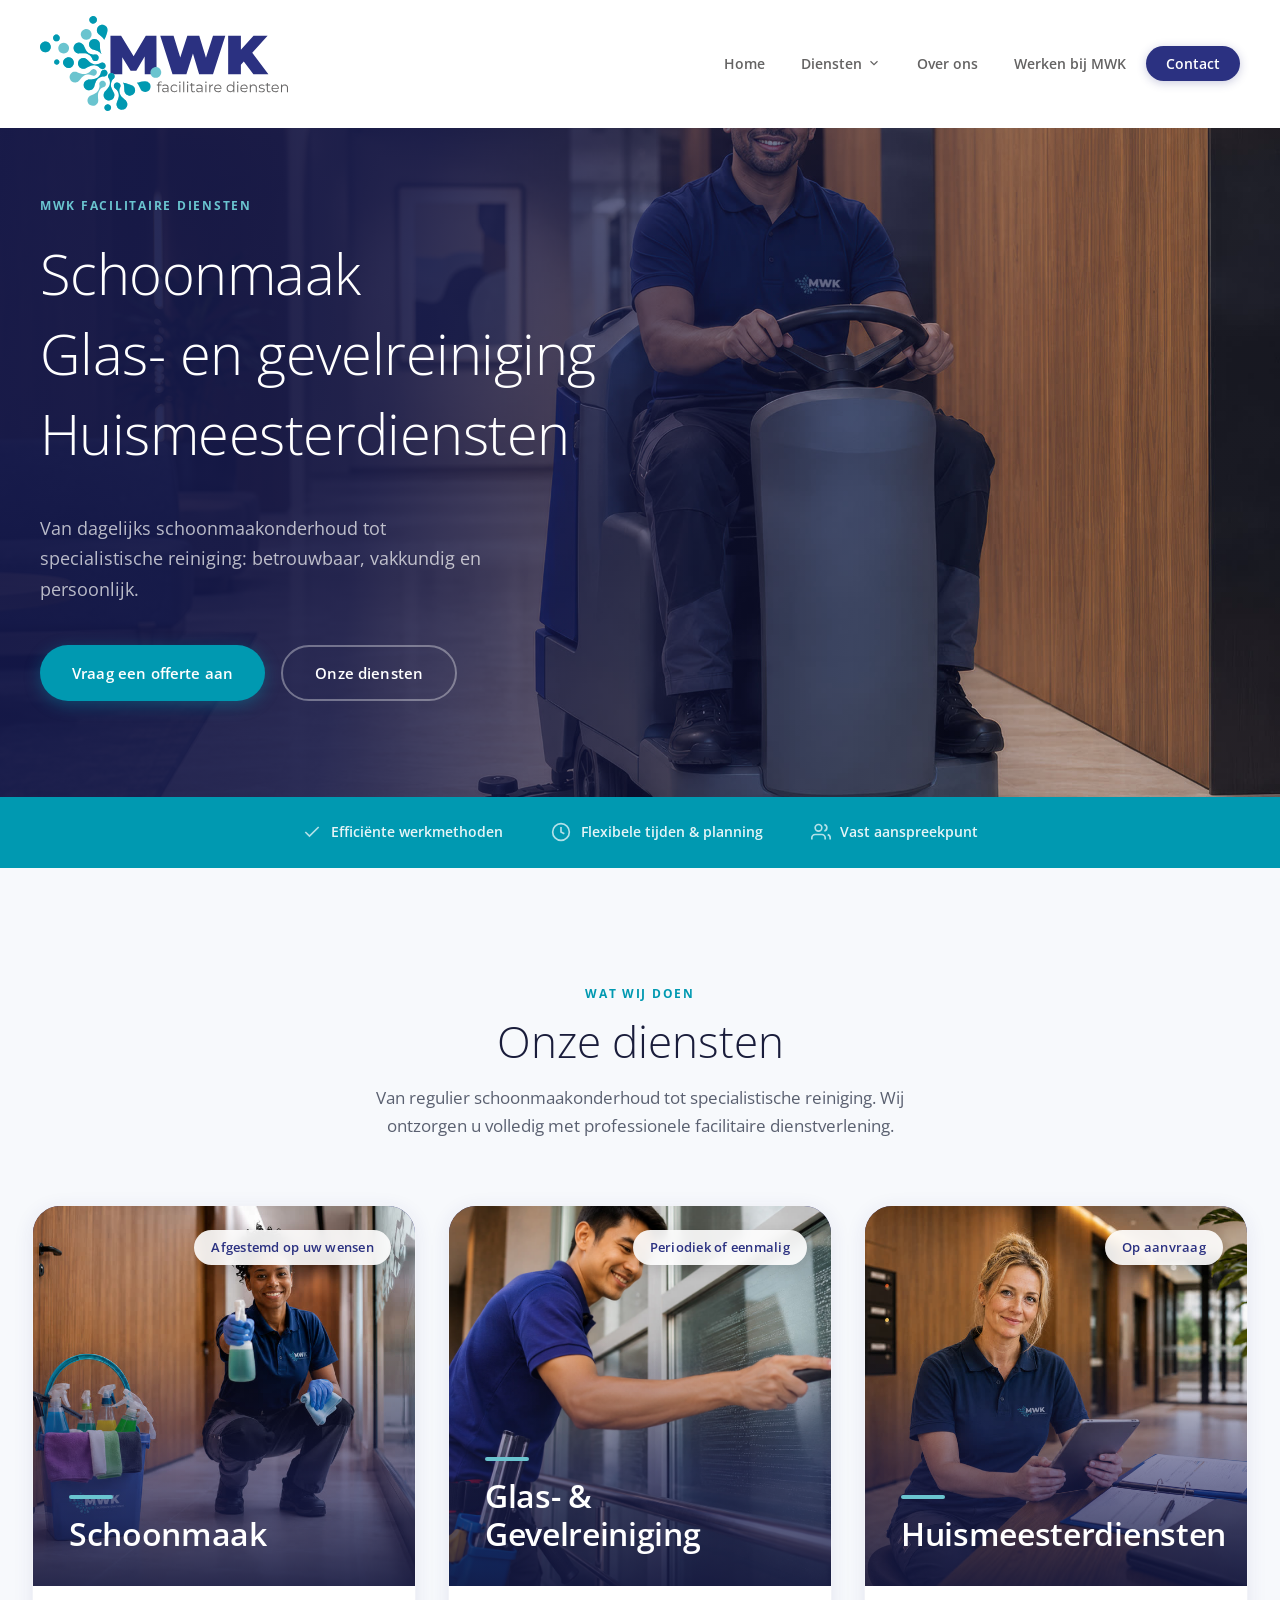
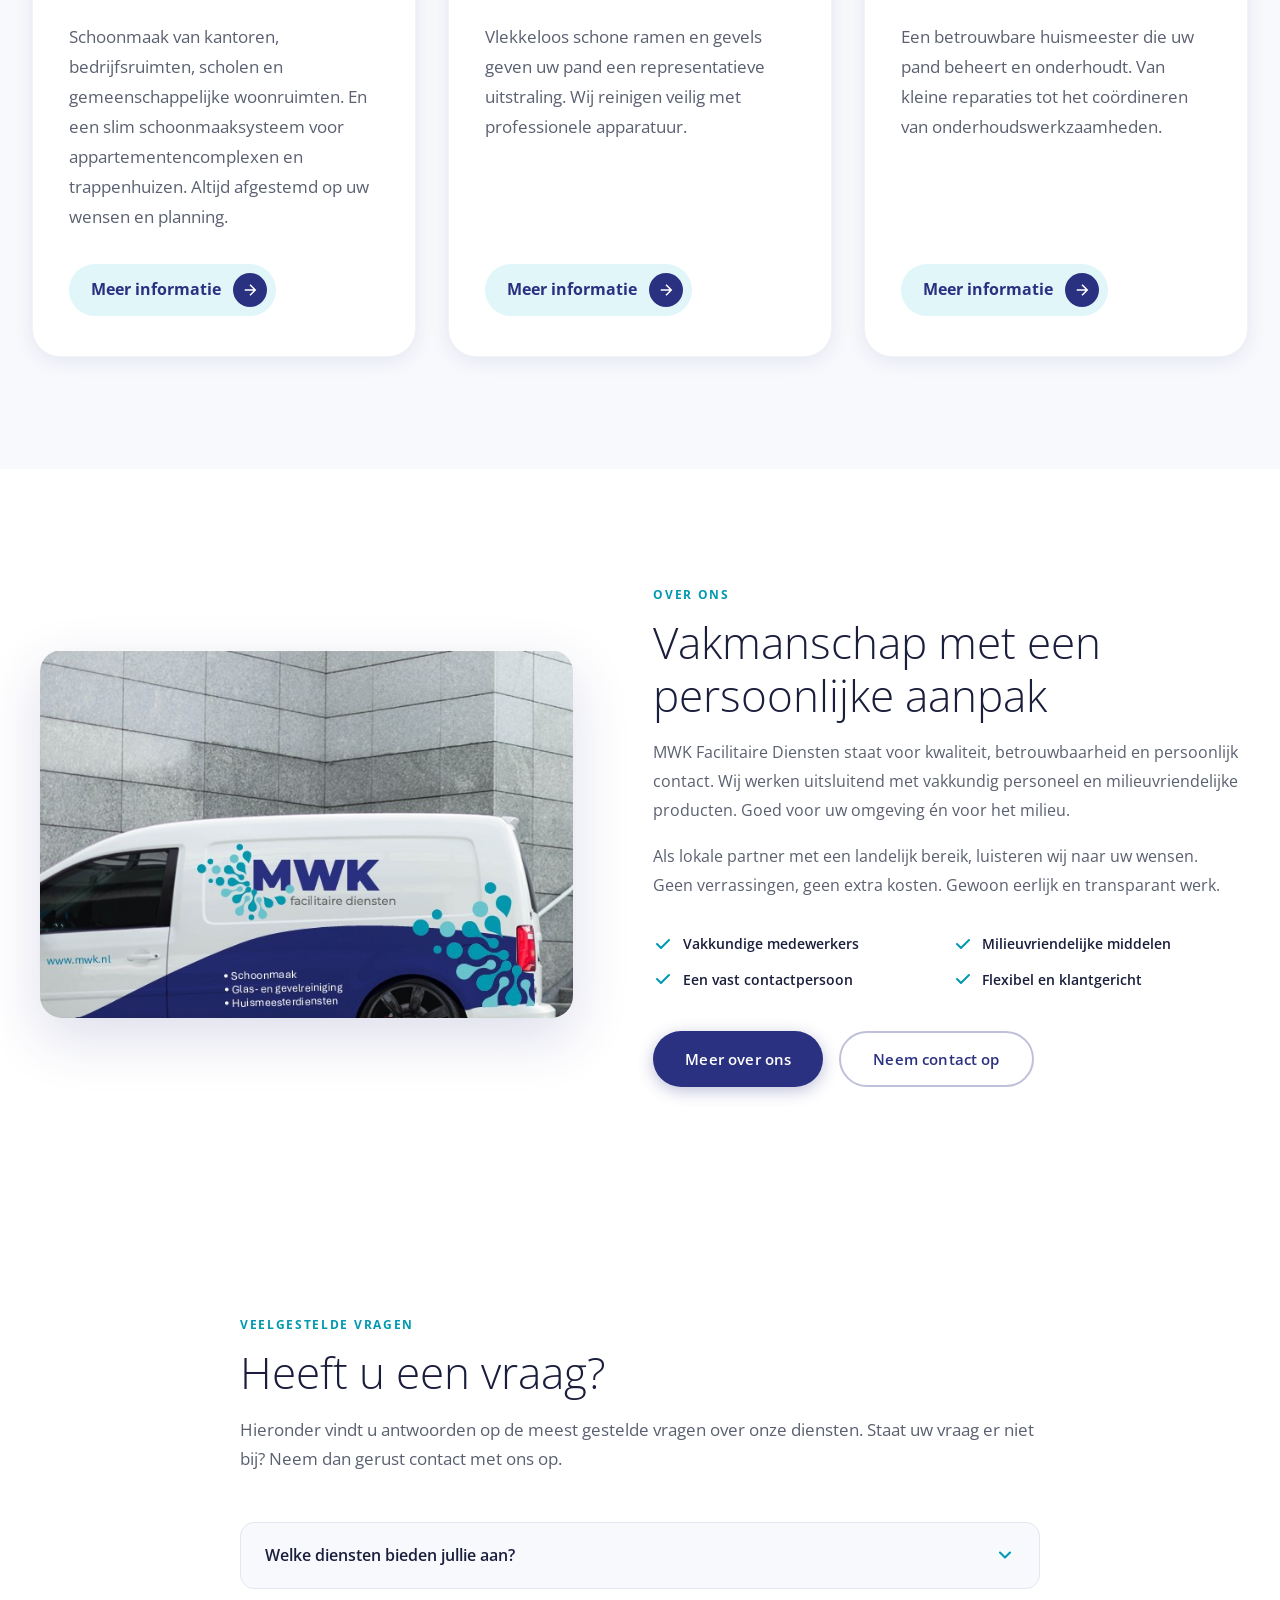
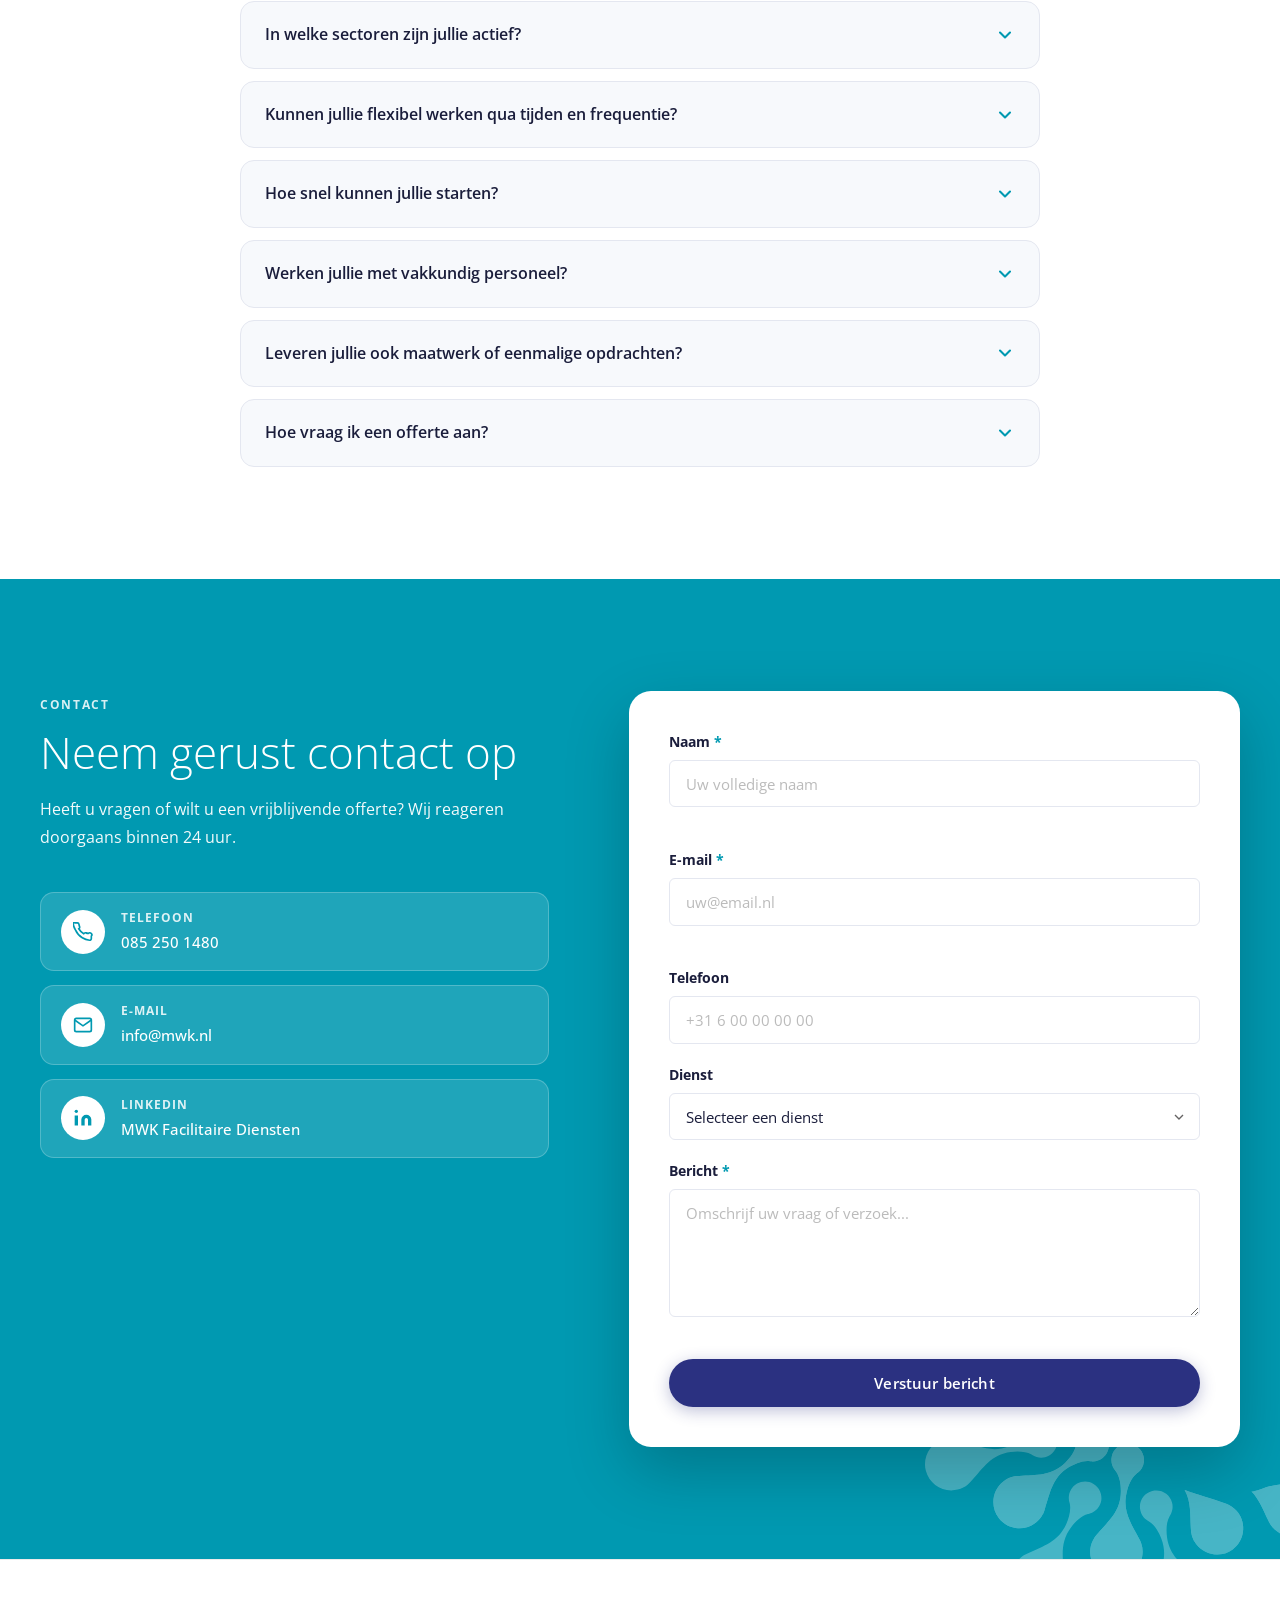
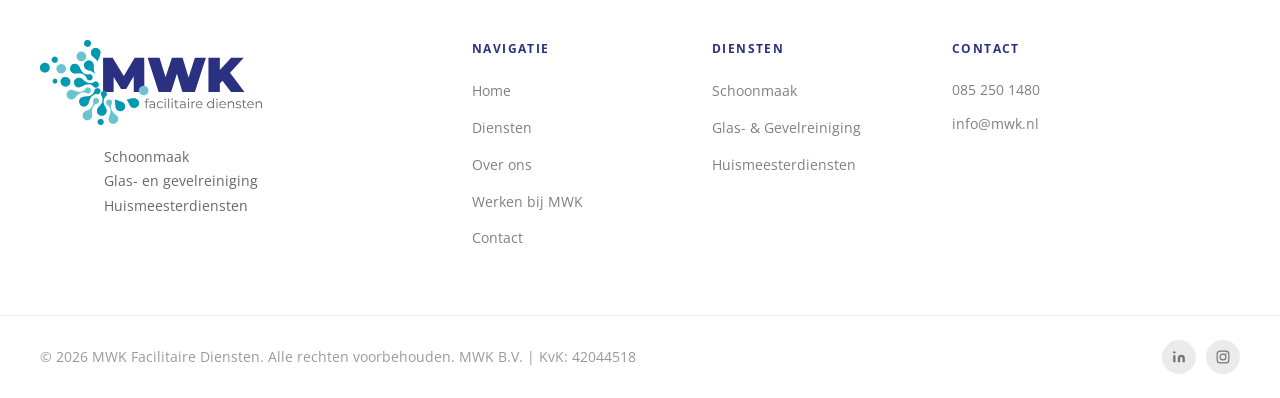
==== index.html @ 11f03a84 "Splits zin op schoonmaakkaart voor betere leesbaarheid Co-Authored-By: Claude Opus 5.5 <noreply@anth" ====
<!DOCTYPE html>
<html lang="nl">
<head>
  <meta charset="UTF-8" />
  <meta name="viewport" content="width=device-width, initial-scale=1.0" />
  <meta name="description" content="MWK Facilitaire Diensten is een professioneel schoonmaakbedrijf uit Den Haag met een landelijk bereik. Specialist in de periodieke schoonmaak van appartementencomplexen en trappenhuizen. Ook voor schoonmaak, glas- en gevelreiniging en huismeesterdiensten." />
  <meta name="keywords" content="schoonmaakbedrijf, facilitaire diensten, schoonmaak, gevelreiniging, glasreiniging, huismeester, MWK, schoonmaakbedrijf Den Haag, schoonmaakbedrijf Randstad, facilitair bedrijf Den Haag" />
  <meta name="author" content="MWK Facilitaire Diensten" />
  <meta property="og:title" content="MWK Facilitaire Diensten" />
  <meta property="og:description" content="Professioneel schoonmaakbedrijf voor schoonmaak, glas- en gevelreiniging en huismeesterdiensten in de Randstad en Den Haag." />
  <meta property="og:type" content="website" />
  <meta property="og:url" content="https://www.mwk.nl/" />
  <meta property="og:image" content="https://www.mwk.nl/images/auto%20MWK.jpg" />
  <link rel="canonical" href="https://www.mwk.nl/" />
  <link rel="icon" href="images/MWK - Avatars5.png?v=2" type="image/png" />
  <title>Professioneel schoonmaakbedrijf | MWK Facilitaire Diensten - Meer schoon, Minder zorgen.</title>
  <link rel="preconnect" href="https://fonts.googleapis.com" />
  <link rel="preconnect" href="https://fonts.gstatic.com" crossorigin />
  <link href="https://fonts.googleapis.com/css2?family=Open+Sans:wght@300;400;500;600;700;800&display=swap" rel="stylesheet" />
  <link rel="stylesheet" href="css/style.css" />
  <script type="application/ld+json">
  {
    "@context": "https://schema.org",
    "@type": "CleaningService",
    "name": "MWK Facilitaire Diensten",
    "legalName": "MWK B.V.",
    "url": "https://www.mwk.nl",
    "telephone": "+31852501480",
    "email": "info@mwk.nl",
    "description": "Professioneel schoonmaakbedrijf gespecialiseerd in interieurreiniging, glas- en gevelreiniging en huismeesterdiensten in de Randstad en Den Haag.",
    "areaServed": [
      { "@type": "City", "name": "Den Haag" },
      { "@type": "AdministrativeArea", "name": "Randstad" },
      { "@type": "Country", "name": "Nederland" }
    ],
    "hasOfferCatalog": {
      "@type": "OfferCatalog",
      "name": "Facilitaire Diensten",
      "itemListElement": [
        { "@type": "Offer", "itemOffered": { "@type": "Service", "name": "Schoonmaak", "url": "https://www.mwk.nl/schoonmaak.html" } },
        { "@type": "Offer", "itemOffered": { "@type": "Service", "name": "Glas- en Gevelreiniging", "url": "https://www.mwk.nl/glas-gevelreiniging.html" } },
        { "@type": "Offer", "itemOffered": { "@type": "Service", "name": "Huismeesterdiensten", "url": "https://www.mwk.nl/huismeesterdiensten.html" } }
      ]
    }
  }
  </script>
</head>
<body>

  <!-- ===== HEADER / NAV ===== -->
  <header class="header" id="header">
    <div class="container header__inner">
      <a href="#home" class="header__logo" aria-label="MWK Facilitaire Diensten – home">
        <svg xmlns="http://www.w3.org/2000/svg" viewBox="0 0 422 157.69" class="logo-svg" aria-hidden="true">
          <defs>
            <style>.l1{fill:#2b3181}.l2{fill:#646363}.l3{fill:#6ac4cf}.l4{fill:#0099b1}</style>
          </defs>
          <!-- MWK lettermark -->
          <polygon class="l1" points="175.62 32.74 155.42 66.68 134.63 32.74 116.96 32.74 116.96 96.51 136.54 96.51 136.54 68.43 150.39 90.77 159.86 90.77 173.74 67.42 173.89 96.51 193.48 96.51 193.29 32.74 175.62 32.74"/>
          <polygon class="l1" points="275.47 69.46 264.34 32.74 244.58 32.74 232.81 68.97 221.71 32.74 199.58 32.74 219.98 96.51 243.03 96.51 253.88 62.41 264.16 96.51 287.21 96.51 307.61 32.74 287.21 32.74 275.47 69.46"/>
          <polygon class="l1" points="354.25 96.51 379.12 96.51 352.33 60.84 377.85 32.74 354.44 32.74 333.48 55.84 333.48 32.74 312.35 32.74 312.35 96.51 333.48 96.51 333.48 80.72 338.27 75.4 354.25 96.51"/>
          <!-- Tagline -->
          <path class="l2" d="M193.93,115.3v-1.42h7.8v1.42h-7.8ZM196.18,126.49v-14.18c0-1.12.33-2.02.98-2.71.66-.69,1.6-1.03,2.83-1.03.48,0,.94.06,1.39.19.45.13.82.33,1.13.6l-.58,1.27c-.24-.21-.52-.36-.84-.47-.32-.1-.66-.16-1.03-.16-.72,0-1.27.2-1.66.6-.38.4-.58.99-.58,1.78v1.92l.05.79v11.4h-1.7Z"/>
          <path class="l2" d="M207.34,126.61c-.94,0-1.76-.16-2.46-.47-.7-.31-1.23-.74-1.6-1.3-.37-.55-.55-1.19-.55-1.91,0-.66.16-1.25.47-1.79s.82-.97,1.54-1.3c.71-.33,1.67-.49,2.87-.49h4.34v1.27h-4.3c-1.22,0-2.06.22-2.53.65-.47.43-.71.97-.71,1.61,0,.72.28,1.3.84,1.73s1.34.65,2.35.65,1.79-.22,2.48-.66c.7-.44,1.2-1.08,1.52-1.91l.38,1.18c-.32.83-.88,1.5-1.67,1.99s-1.79.74-2.99.74ZM211.69,126.49v-2.78l-.07-.46v-4.66c0-1.07-.3-1.9-.9-2.47-.6-.58-1.49-.86-2.68-.86-.82,0-1.59.14-2.33.41-.74.27-1.36.63-1.87,1.08l-.77-1.27c.64-.54,1.41-.96,2.3-1.26.9-.3,1.84-.44,2.83-.44,1.63,0,2.89.4,3.78,1.21.89.81,1.33,2.04,1.33,3.68v7.82h-1.63Z"/>
          <path class="l2" d="M223.18,126.61c-1.25,0-2.36-.28-3.35-.83-.98-.55-1.76-1.31-2.32-2.28-.56-.97-.84-2.08-.84-3.32s.28-2.38.84-3.34c.56-.96,1.33-1.71,2.32-2.26.98-.54,2.1-.82,3.35-.82,1.07,0,2.04.21,2.9.62.86.42,1.54,1.04,2.04,1.87l-1.27.86c-.43-.64-.97-1.11-1.61-1.42-.64-.3-1.34-.46-2.09-.46-.9,0-1.7.2-2.42.61s-1.29.98-1.7,1.72c-.42.74-.62,1.6-.62,2.59s.21,1.86.62,2.59.98,1.31,1.7,1.72,1.53.61,2.42.61c.75,0,1.45-.15,2.09-.46s1.18-.77,1.61-1.39l1.27.86c-.5.82-1.18,1.44-2.04,1.86-.86.42-1.83.64-2.9.64Z"/>
          <path class="l2" d="M232.13,111.1c-.35,0-.65-.12-.89-.36s-.36-.53-.36-.86.12-.62.36-.85c.24-.23.54-.35.89-.35s.65.11.89.34c.24.22.36.5.36.84s-.12.65-.35.89c-.23.24-.53.36-.9.36ZM231.27,126.49v-12.6h1.7v12.6h-1.7Z"/>
          <path class="l2" d="M237.73,126.49v-17.81h1.7v17.81h-1.7Z"/>
          <path class="l2" d="M245.05,111.1c-.35,0-.65-.12-.89-.36-.24-.24-.36-.53-.36-.86s.12-.62.36-.85c.24-.23.54-.35.89-.35s.65.11.89.34c.24.22.36.5.36.84s-.12.65-.35.89c-.23.24-.53.36-.9.36ZM244.18,126.49v-12.6h1.7v12.6h-1.7Z"/>
          <path class="l2" d="M248.67,115.3v-1.42h7.8v1.42h-7.8ZM254.62,126.61c-1.18,0-2.1-.32-2.74-.96-.64-.64-.96-1.54-.96-2.71v-11.83h1.7v11.74c0,.74.19,1.3.56,1.7.38.4.92.6,1.62.6.75,0,1.38-.22,1.87-.65l.6,1.22c-.34.3-.74.53-1.21.67-.47.14-.96.22-1.45.22Z"/>
          <path class="l2" d="M263.93,126.61c-.94,0-1.76-.16-2.46-.47-.7-.31-1.23-.74-1.6-1.3-.37-.55-.55-1.19-.55-1.91,0-.66.16-1.25.47-1.79.31-.54.82-.97,1.54-1.3s1.67-.49,2.87-.49h4.34v1.27h-4.3c-1.22,0-2.06.22-2.53.65s-.71.97-.71,1.61c0,.72.28,1.3.84,1.73.56.43,1.34.65,2.35.65s1.79-.22,2.48-.66c.7-.44,1.2-1.08,1.52-1.91l.38,1.18c-.32.83-.88,1.5-1.67,1.99s-1.79.74-2.99.74ZM268.28,126.49v-2.78l-.07-.46v-4.66c0-1.07-.3-1.9-.9-2.47-.6-.58-1.49-.86-2.68-.86-.82,0-1.59.14-2.33.41-.74.27-1.36.63-1.87,1.08l-.77-1.27c.64-.54,1.41-.96,2.3-1.26.9-.3,1.84-.44,2.83-.44,1.63,0,2.89.4,3.78,1.21.89.81,1.33,2.04,1.33,3.68v7.82h-1.63Z"/>
          <path class="l2" d="M275.41,111.1c-.35,0-.65-.12-.89-.36-.24-.24-.36-.53-.36-.86s.12-.62.36-.85c.24-.23.54-.35.89-.35s.65.11.89.34c.24.22.36.5.36.84s-.12.65-.35.89c-.23.24-.53.36-.9.36ZM274.54,126.49v-12.6h1.7v12.6h-1.7Z"/>
          <path class="l2" d="M281,126.49v-12.6h1.63v3.43l-.17-.6c.35-.96.94-1.69,1.78-2.2.83-.5,1.86-.76,3.1-.76v1.66c-.06,0-.13,0-.19-.01-.06,0-.13-.01-.19-.01-1.33,0-2.37.4-3.12,1.21s-1.13,1.96-1.13,3.44v6.43h-1.7Z"/>
          <path class="l2" d="M295.66,126.61c-1.31,0-2.46-.28-3.46-.83-.99-.55-1.77-1.31-2.33-2.28-.56-.97-.84-2.08-.84-3.32s.27-2.35.8-3.31,1.27-1.72,2.21-2.27c.94-.55,1.99-.83,3.16-.83s2.24.27,3.16.8,1.64,1.29,2.17,2.26c.53.97.79,2.08.79,3.35,0,.08,0,.16-.01.25s-.01.18-.01.28h-10.97v-1.27h10.06l-.67.5c0-.91-.2-1.72-.59-2.44-.39-.71-.92-1.27-1.6-1.67-.67-.4-1.45-.6-2.33-.6s-1.64.2-2.33.6c-.69.4-1.22.96-1.61,1.68-.38.72-.58,1.54-.58,2.47v.26c0,.96.21,1.8.64,2.53.42.73,1.02,1.3,1.78,1.7s1.63.61,2.6.61c.77,0,1.48-.14,2.15-.41s1.24-.69,1.72-1.25l.96,1.1c-.56.67-1.26,1.18-2.1,1.54-.84.35-1.76.53-2.77.53Z"/>
          <path class="l2" d="M316.11,126.61c-1.2,0-2.28-.27-3.23-.82-.95-.54-1.7-1.3-2.24-2.27s-.82-2.08-.82-3.35.27-2.4.82-3.36,1.29-1.71,2.24-2.24c.95-.54,2.03-.8,3.23-.8,1.1,0,2.09.25,2.96.74.87.5,1.57,1.22,2.09,2.17.52.95.78,2.12.78,3.49s-.26,2.52-.77,3.48c-.51.96-1.2,1.69-2.08,2.2s-1.87.76-2.99.76ZM316.23,125.09c.9,0,1.7-.2,2.41-.61.71-.41,1.27-.98,1.68-1.73.41-.74.61-1.6.61-2.58s-.2-1.86-.61-2.59c-.41-.74-.97-1.31-1.68-1.72-.71-.41-1.52-.61-2.41-.61s-1.67.2-2.38.61-1.26.98-1.68,1.72c-.42.74-.62,1.6-.62,2.59s.21,1.84.62,2.58c.42.74.98,1.32,1.68,1.73s1.5.61,2.38.61ZM320.98,126.49v-3.79l.17-2.54-.24-2.54v-8.93h1.7v17.81h-1.63Z"/>
          <path class="l2" d="M328.23,111.1c-.35,0-.65-.12-.89-.36-.24-.24-.36-.53-.36-.86s.12-.62.36-.85c.24-.23.54-.35.89-.35s.65.11.89.34c.24.22.36.5.36.84s-.12.65-.35.89c-.23.24-.53.36-.9.36ZM327.37,126.49v-12.6h1.7v12.6h-1.7Z"/>
          <path class="l2" d="M339.17,126.61c-1.31,0-2.46-.28-3.46-.83-.99-.55-1.77-1.31-2.33-2.28-.56-.97-.84-2.08-.84-3.32s.27-2.35.8-3.31,1.27-1.72,2.21-2.27c.94-.55,1.99-.83,3.16-.83s2.24.27,3.16.8,1.64,1.29,2.17,2.26c.53.97.79,2.08.79,3.35,0,.08,0,.16-.01.25s-.01.18-.01.28h-10.97v-1.27h10.06l-.67.5c0-.91-.2-1.72-.59-2.44-.39-.71-.92-1.27-1.6-1.67-.67-.4-1.45-.6-2.33-.6s-1.64.2-2.33.6c-.69.4-1.22.96-1.61,1.68-.38.72-.58,1.54-.58,2.47v.26c0,.96.21,1.8.64,2.53.42.73,1.02,1.3,1.78,1.7s1.63.61,2.6.61c.77,0,1.48-.14,2.15-.41s1.24-.69,1.72-1.25l.96,1.1c-.56.67-1.26,1.18-2.1,1.54-.84.35-1.76.53-2.77.53Z"/>
          <path class="l2" d="M354.75,113.77c1.02,0,1.92.2,2.7.59s1.38.99,1.82,1.79c.44.8.66,1.81.66,3.02v7.32h-1.7v-7.15c0-1.33-.33-2.33-1-3.01-.66-.68-1.6-1.02-2.8-1.02-.9,0-1.68.18-2.34.54-.66.36-1.18.88-1.54,1.56-.36.68-.54,1.5-.54,2.46v6.62h-1.7v-12.6h1.63v3.46l-.26-.65c.4-.91,1.04-1.63,1.92-2.15.88-.52,1.93-.78,3.14-.78Z"/>
          <path class="l2" d="M367.93,126.61c-1.04,0-2.02-.15-2.95-.44-.93-.3-1.66-.67-2.18-1.12l.77-1.34c.51.38,1.17.72,1.97,1,.8.28,1.64.42,2.52.42,1.2,0,2.06-.19,2.59-.56.53-.38.79-.88.79-1.5,0-.46-.15-.83-.44-1.09-.3-.26-.68-.46-1.16-.6-.48-.14-1.02-.25-1.61-.35-.59-.1-1.18-.21-1.76-.34s-1.12-.32-1.6-.56c-.48-.25-.87-.59-1.16-1.02-.3-.43-.44-1.01-.44-1.73s.19-1.3.58-1.85.95-.97,1.69-1.28c.74-.31,1.65-.47,2.72-.47.82,0,1.63.11,2.45.32.82.22,1.49.5,2.02.85l-.74,1.37c-.56-.38-1.16-.66-1.8-.83-.64-.17-1.28-.25-1.92-.25-1.14,0-1.97.2-2.51.59-.54.39-.8.89-.8,1.5,0,.48.15.86.44,1.13.3.27.69.48,1.18.64.49.15,1.02.28,1.61.37.58.1,1.17.21,1.75.35.58.14,1.12.32,1.61.55.49.23.88.56,1.18.98.3.42.44.98.44,1.67,0,.74-.2,1.37-.61,1.91-.41.54-1,.95-1.78,1.25-.78.3-1.72.44-2.82.44Z"/>
          <path class="l2" d="M374.29,115.3v-1.42h7.8v1.42h-7.8ZM380.24,126.61c-1.18,0-2.1-.32-2.74-.96-.64-.64-.96-1.54-.96-2.71v-11.83h1.7v11.74c0,.74.19,1.3.56,1.7.38.4.92.6,1.62.6.75,0,1.38-.22,1.87-.65l.6,1.22c-.34.3-.74.53-1.21.67-.47.14-.96.22-1.45.22Z"/>
          <path class="l2" d="M390.89,126.61c-1.31,0-2.46-.28-3.46-.83-.99-.55-1.77-1.31-2.33-2.28-.56-.97-.84-2.08-.84-3.32s.27-2.35.8-3.31,1.27-1.72,2.21-2.27c.94-.55,1.99-.83,3.16-.83s2.24.27,3.16.8,1.64,1.29,2.17,2.26c.53.97.79,2.08.79,3.35,0,.08,0,.16-.01.25s-.01.18-.01.28h-10.97v-1.27h10.06l-.67.5c0-.91-.2-1.72-.59-2.44-.39-.71-.92-1.27-1.6-1.67-.67-.4-1.45-.6-2.33-.6s-1.64.2-2.33.6c-.69.4-1.22.96-1.61,1.68-.38.72-.58,1.54-.58,2.47v.26c0,.96.21,1.8.64,2.53.42.73,1.02,1.3,1.78,1.7s1.63.61,2.6.61c.77,0,1.48-.14,2.15-.41s1.24-.69,1.72-1.25l.96,1.1c-.56.67-1.26,1.18-2.1,1.54-.84.35-1.76.53-2.77.53Z"/>
          <path class="l2" d="M406.47,113.77c1.02,0,1.92.2,2.7.59s1.38.99,1.82,1.79c.44.8.66,1.81.66,3.02v7.32h-1.7v-7.15c0-1.33-.33-2.33-1-3.01-.66-.68-1.6-1.02-2.8-1.02-.9,0-1.68.18-2.34.54-.66.36-1.18.88-1.54,1.56-.36.68-.54,1.5-.54,2.46v6.62h-1.7v-12.6h1.63v3.46l-.26-.65c.4-.91,1.04-1.63,1.92-2.15.88-.52,1.93-.78,3.14-.78Z"/>
          <!-- Organic circle elements -->
          <path class="l3" d="M89.86,12.54c3.41-.9,5.42-4.44,4.52-7.86-.96-3.4-4.5-5.41-7.9-4.45-3.41.9-5.37,4.43-4.46,7.84.96,3.4,4.5,5.41,7.84,4.46Z"/>
          <path class="l3" d="M60.11,60.85c1.17.72,2.45,1.1,3.72,1.23.06.04.16,0,.31.02.52.02,1.09.02,1.63-.07,5.69-.27,10.87-1.54,16.22,2.55,1.76,1.39,3.8,3.47,4.39,5.68.04.14.08.29.11.43.32,1.41,1.21,2.61,2.56,3.44,2.63,1.57,6.05.66,7.61-1.97,1.57-2.63.71-6.06-1.93-7.67-1.46-.85-3.14-.97-4.65-.47-2.21.59-5.06-.25-7.1-1.16-6.13-2.75-7.5-7.9-9.99-13.01-.19-.52-.42-1.02-.7-1.46-.09-.13-.16-.21-.22-.25-.7-1.1-1.66-1.98-2.83-2.7-4.22-2.54-9.72-1.13-12.24,3.14-2.54,4.22-1.13,9.72,3.09,12.26Z"/>
          <path class="l3" d="M24.51,41.35c2.71,1.49,6.12.54,7.62-2.12,1.51-2.66.6-6.08-2.12-7.62-2.66-1.51-6.07-.55-7.58,2.11-1.56,2.68-.6,6.08,2.08,7.64Z"/>
          <path class="l3" d="M6.56,42.6c-4.75,1.31-7.55,6.28-6.24,11.02,1.31,4.75,6.23,7.57,10.98,6.26,4.8-1.32,7.61-6.24,6.3-10.99-1.32-4.8-6.28-7.55-11.04-6.29Z"/>
          <path class="l3" d="M30,72.59c-2.08-1.18-4.75-.47-5.92,1.65-1.22,2.09-.47,4.75,1.61,5.93,2.09,1.22,4.75.47,5.97-1.62,1.18-2.08.43-4.74-1.66-5.96Z"/>
          <path class="l3" d="M79.07,39.14c4.8-1.32,7.55-6.28,6.24-11.02-1.31-4.75-6.23-7.57-10.98-6.26-4.8,1.32-7.57,6.23-6.26,10.98,1.32,4.8,6.24,7.61,10.99,6.3Z"/>
          <path class="l3" d="M153.19,115.41c-.07-.08-.18-.11-.3-.18-.47-.23-.98-.41-1.54-.57-3.17-1.12-4.24-1.36-8.86-2.92-2.53-.79-3.15-.97-4.59-1.52,2.26,4.04,1.85,8.37,2.11,12.95-.03,2.02.62,3.9,1.82,5.49,2.95,3.95,8.58,4.78,12.53,1.83,3.94-3,4.72-8.61,1.77-12.57-.8-1.08-1.8-1.94-2.93-2.52Z"/>
          <path class="l3" d="M110.98,146.73c-2.98.79-4.74,3.88-3.9,6.85.79,2.98,3.88,4.74,6.85,3.9,2.97-.84,4.74-3.88,3.9-6.85-.84-2.97-3.88-4.74-6.85-3.9Z"/>
          <path class="l3" d="M85.64,98.15c.13.12.26.19.38.26,1.22.71,2.73.98,4.23.63,2.98-.79,4.75-3.83,4.01-6.83-.73-2.95-3.79-4.76-6.78-4.02-1.64.43-2.94,1.55-3.64,2.97-1.18,1.96-3.74,3.36-5.84,4.17-6.26,2.43-10.88-.26-16.27-2.12-.47-.23-.98-.41-1.53-.52-.11-.02-.22-.05-.33-.07-1.25-.24-2.57-.19-3.89.1-4.78,1.21-7.7,6.11-6.49,10.88,1.23,4.82,6.11,7.7,10.88,6.49,1.35-.36,2.53-.93,3.5-1.75.08-.07.17-.15.25-.22.42-.37.77-.77,1.13-1.17,3.82-4.25,6.58-8.8,13.24-9.69,2.24-.29,5.13-.28,7.13.89Z"/>
          <path class="l3" d="M55.9,75.09c-1.31-4.75-6.23-7.57-10.98-6.26-4.8,1.32-7.61,6.24-6.29,11.04,1.31,4.75,6.28,7.55,11.02,6.24,4.75-1.31,7.57-6.23,6.24-11.02Z"/>
          <path class="l3" d="M108.7,115.78c1.57-2.63.71-6.06-1.92-7.63-2.69-1.6-6.11-.7-7.67,1.93-.85,1.46-1.02,3.15-.47,4.65.54,2.23-.25,5.06-1.16,7.1-2.75,6.13-7.9,7.5-13.05,10-.47.18-.97.41-1.46.7-.08.07-.17.15-.26.17-1.04.74-1.97,1.71-2.64,2.86-2.54,4.22-1.13,9.72,3.09,12.26,4.27,2.52,9.77,1.12,12.31-3.11.67-1.16,1.05-2.44,1.18-3.71.04-.06.06-.17.02-.31.06-.53.02-1.09-.02-1.64-.27-5.69-1.54-10.87,2.55-16.22,1.34-1.75,3.42-3.79,5.68-4.39.14-.04.24-.06.38-.1,1.41-.32,2.66-1.22,3.44-2.56Z"/>
          <path class="l3" d="M47.12,57.7c2.41-4.3.91-9.77-3.38-12.18-4.31-2.46-9.78-.96-12.19,3.33-2.46,4.31-.96,9.78,3.33,12.19,4.31,2.46,9.78.96,12.24-3.35Z"/>
          <path class="l3" d="M119.16,94.45c-3.08-.37-5.85,1.81-6.23,4.84-.22,1.71.36,3.3,1.39,4.47,1.46,1.83,1.82,4.72,1.8,6.99-.03,6.7-4.19,10.02-7.89,14.34-.36.4-.71.81-1.06,1.26-.07.12-.11.18-.13.29-.7,1.06-1.14,2.31-1.35,3.65-.59,4.95,2.9,9.38,7.79,9.98,4.95.59,9.38-2.9,9.98-7.79.21-1.34.07-2.64-.36-3.87l-.09-.34c-.19-.52-.46-.96-.7-1.46-2.58-5.08-5.82-9.32-4.19-15.83.5-2.19,1.58-4.9,3.41-6.36.13-.09.21-.16.35-.25h0c1.11-.86,1.9-2.15,2.11-3.7.37-3.08-1.81-5.85-4.84-6.23Z"/>
          <path class="l3" d="M108.95,83.32c.38-3.04-1.81-5.85-4.89-6.22-1.64-.18-3.25.35-4.41,1.43-1.84,1.41-4.72,1.82-6.99,1.8-6.7-.03-10.02-4.19-14.34-7.89-.42-.4-.82-.76-1.26-1.06-.12-.07-.2-.15-.3-.18-1.06-.7-2.31-1.14-3.64-1.3-4.95-.59-9.37,2.9-9.98,7.79-.61,4.9,2.9,9.37,7.79,9.98,1.33.16,2.63.02,3.87-.36.1-.03.19-.05.32-.14.47-.18.97-.41,1.46-.7,5.09-2.53,9.33-5.77,15.83-4.19,2.2.55,4.91,1.63,6.31,3.42.09.13.17.26.29.33v.05h.01c.86,1.11,2.15,1.9,3.69,2.06,3.1.42,5.87-1.76,6.23-4.84Z"/>
          <path class="l3" d="M110.85,91.47c-1.93-2.42-5.45-2.88-7.87-.95-1.19.93-1.91,2.31-2.11,3.7,0,.16-.02.31-.04.42-.26,2.33-2.02,4.6-3.61,6.21-4.82,4.73-10.07,4.16-15.77,4.59-.52-.02-1.07.03-1.62.12l-.34.09c-1.22.27-2.45.86-3.51,1.7-3.88,3.04-4.56,8.62-1.51,12.55,3.04,3.88,8.67,4.55,12.55,1.51,1.08-.8,1.88-1.84,2.46-2.97.08-.07.11-.18.18-.3.22-.52.4-1.03.52-1.53,1.81-5.42,2.52-10.71,8.24-14.18,1.95-1.19,4.63-2.36,6.91-2.09.12.07.28.08.44.09,1.39.2,2.88-.2,4.12-1.14,2.44-1.88,2.85-5.39.96-7.82Z"/>
          <path class="l3" d="M189.95,85.13c4.75-1.31,9.65,1.46,10.98,6.26,1.31,4.75-1.46,9.65-6.26,10.98-4.75,1.31-9.65-1.46-10.98-6.26-1.31-4.75,1.44-9.7,6.26-10.98Z"/>
          <path class="l3" d="M106.57,39.53c.73-1.33,1.96-3.71,3.07-6.49.43-1.5.98-2.98,1.52-4.51.84-3.13,1.19-6.32.32-8.8-1.85-3.81-6.23-5.9-10.45-4.73-4.75,1.31-7.57,6.23-6.24,11.02.34,1.3.96,2.47,1.79,3.44.06.04.13.12.22.25l1.21,1.07c3.26,2.81,6.63,5.01,8.56,8.76Z"/>
          <path class="l3" d="M99.61,50.84h0c-.07-1.3-.12-2.62-.22-3.96,0-.57-.04-1.12-.18-1.65.02-.11,0-.21-.03-.3-.28-1.26-.86-2.45-1.7-3.51-3.04-3.88-8.68-4.6-12.56-1.56-3.88,3.04-4.6,8.68-1.51,12.55.81,1.12,1.85,1.93,2.98,2.51.06.04.18.11.29.13.52.22,1.03.4,1.54.57,5.15,1.67,10.18,2.41,13.66,7.44,0-.11.01-.22.01-.33-2.45-5.83-2.28-11.88-2.28-11.88Z"/>
          <path class="l4" d="M89.86,12.54c3.41-.9,5.42-4.44,4.52-7.86-.96-3.4-4.5-5.41-7.9-4.45-3.41.9-5.37,4.43-4.46,7.84.96,3.4,4.5,5.41,7.84,4.46Z"/>
          <path class="l4" d="M60.11,60.85c1.17.72,2.45,1.1,3.72,1.23.06.04.16,0,.31.02.52.02,1.09.02,1.63-.07,5.69-.27,10.87-1.54,16.22,2.55,1.76,1.39,3.8,3.47,4.39,5.68.04.14.08.29.11.43.32,1.41,1.21,2.61,2.56,3.44,2.63,1.57,6.05.66,7.61-1.97,1.57-2.63.71-6.06-1.93-7.67-1.46-.85-3.14-.97-4.65-.47-2.21.59-5.06-.25-7.1-1.16-6.13-2.75-7.5-7.9-9.99-13.01-.19-.52-.42-1.02-.7-1.46-.09-.13-.16-.21-.22-.25-.7-1.1-1.66-1.98-2.83-2.7-4.22-2.54-9.72-1.13-12.24,3.14-2.54,4.22-1.13,9.72,3.09,12.26Z"/>
          <path class="l4" d="M24.51,41.35c2.71,1.49,6.12.54,7.62-2.12,1.51-2.66.6-6.08-2.12-7.62-2.66-1.51-6.07-.55-7.58,2.11-1.56,2.68-.6,6.08,2.08,7.64Z"/>
          <path class="l4" d="M6.56,42.6c-4.75,1.31-7.55,6.28-6.24,11.02,1.31,4.75,6.23,7.57,10.98,6.26,4.8-1.32,7.61-6.24,6.3-10.99-1.32-4.8-6.28-7.55-11.04-6.29Z"/>
          <path class="l4" d="M30,72.59c-2.08-1.18-4.75-.47-5.92,1.65-1.22,2.09-.47,4.75,1.61,5.93,2.09,1.22,4.75.47,5.97-1.62,1.18-2.08.43-4.74-1.66-5.96Z"/>
          <path class="l4" d="M153.18,115.43c-.44-.23-.89-.44-1.36-.62-3.06-1.15-6.24-2.01-9.33-3.06-2.53-.79-3.15-.97-4.59-1.52,2.26,4.04,1.85,8.37,2.11,12.95-.03,2.02.62,3.9,1.82,5.49,2.95,3.95,8.58,4.78,12.53,1.83,3.94-3,4.72-8.61,1.77-12.57-.8-1.07-1.8-1.89-2.94-2.5Z"/>
          <path class="l4" d="M110.98,146.73c-2.98.79-4.74,3.88-3.9,6.85.79,2.98,3.88,4.74,6.85,3.9,2.97-.84,4.74-3.88,3.9-6.85-.84-2.97-3.88-4.74-6.85-3.9Z"/>
          <path class="l4" d="M179.14,109.34c-1.26-.68-2.69-1.06-4.19-1.17-3.52-.24-7.26.45-10.57,1.6-.75.26-1.49.56-2.27.78-.28.08-1.14.42-1.4.15,2.7,2.73,3.95,6.29,5.72,9.85.24.5.47,1.01.79,1.44.07.08.1.18.17.26.74,1.04,1.71,1.97,2.91,2.63,4.3,2.41,9.77.91,12.18-3.38,1.61-2.87,1.47-6.51-.28-9.28-.79-1.26-1.85-2.21-3.08-2.87Z"/>
          <path class="l4" d="M55.9,75.09c-1.31-4.75-6.23-7.57-10.98-6.26-4.8,1.32-7.61,6.24-6.29,11.04,1.31,4.75,6.28,7.55,11.02,6.24,4.75-1.31,7.57-6.23,6.24-11.02Z"/>
          <path class="l4" d="M119.16,94.45c-3.08-.37-5.85,1.81-6.23,4.84-.22,1.71.36,3.3,1.39,4.47,1.46,1.83,1.82,4.72,1.8,6.99-.03,6.7-4.19,10.02-7.89,14.34-.36.4-.71.81-1.06,1.26-.07.12-.11.18-.13.29-.7,1.06-1.14,2.31-1.35,3.65-.59,4.95,2.9,9.38,7.79,9.98,4.95.59,9.38-2.9,9.98-7.79.21-1.34.07-2.64-.36-3.87l-.09-.34c-.19-.52-.46-.96-.7-1.46-2.58-5.08-5.82-9.32-4.19-15.83.5-2.19,1.58-4.9,3.41-6.36.13-.09.21-.16.35-.25h0c1.11-.86,1.9-2.15,2.11-3.7.37-3.08-1.81-5.85-4.84-6.23Z"/>
          <path class="l4" d="M108.95,83.32c.38-3.04-1.81-5.85-4.89-6.22-1.64-.18-3.25.35-4.41,1.43-1.84,1.41-4.72,1.82-6.99,1.8-6.7-.03-10.02-4.19-14.34-7.89-.42-.4-.82-.76-1.26-1.06-.12-.07-.2-.15-.3-.18-1.06-.7-2.31-1.14-3.64-1.3-4.95-.59-9.37,2.9-9.98,7.79-.61,4.9,2.9,9.37,7.79,9.98,1.33.16,2.63.02,3.87-.36.1-.03.19-.05.32-.14.47-.18.97-.41,1.46-.7,5.09-2.53,9.33-5.77,15.83-4.19,2.2.55,4.91,1.63,6.31,3.42.09.13.17.26.29.33v.05h.01c.86,1.11,2.15,1.9,3.69,2.06,3.1.42,5.87-1.76,6.23-4.84Z"/>
          <path class="l4" d="M110.85,91.47c-1.93-2.42-5.45-2.88-7.87-.95-1.19.93-1.91,2.31-2.11,3.7,0,.16-.02.31-.04.42-.26,2.33-2.02,4.6-3.61,6.21-4.82,4.73-10.07,4.16-15.77,4.59-.52-.02-1.07.03-1.62.12l-.34.09c-1.22.27-2.45.86-3.51,1.7-3.88,3.04-4.56,8.62-1.51,12.55,3.04,3.88,8.67,4.55,12.55,1.51,1.08-.8,1.88-1.84,2.46-2.97.08-.07.11-.18.18-.3.22-.52.4-1.03.52-1.53,1.81-5.42,2.52-10.71,8.24-14.18,1.95-1.19,4.63-2.36,6.91-2.09.12.07.28.08.44.09,1.39.2,2.88-.2,4.12-1.14,2.44-1.88,2.85-5.39.96-7.82Z"/>
          <path class="l4" d="M106.57,39.53c2.05-3.76,3.82-7.8,4.81-11.98.27-1.15.47-2.31.56-3.49.16-2.06-.06-4.07-1.32-5.77-1.05-1.41-2.52-2.49-4.17-3.09s-3.63-.7-5.41-.21c-3.29.91-5.82,3.69-6.43,7.04-.47,2.59.25,5.56,2.06,7.51.32.34.66.65,1.02.95,3.15,2.73,6.84,5.15,8.83,8.94,0,0,.06.1.06.11Z"/>
          <path class="l4" d="M99.61,50.84h0c-.07-1.3-.12-2.62-.22-3.96,0-.57-.04-1.12-.18-1.65.02-.11,0-.21-.03-.3-.28-1.26-.86-2.45-1.7-3.51-3.04-3.88-8.68-4.6-12.56-1.56-3.88,3.04-4.6,8.68-1.51,12.55.81,1.12,1.85,1.93,2.98,2.51.06.04.18.11.29.13.52.22,1.03.4,1.54.57,5.15,1.67,10.18,2.41,13.66,7.44,0-.11.01-.22.01-.33-2.45-5.83-2.28-11.88-2.28-11.88Z"/>
          <path class="l3" d="M142.91,140.95c-.03-.1-.1-.18-.17-.26-.37-.42-.77-.77-1.22-1.12-4.21-3.83-8.75-6.59-9.64-13.25-.29-2.24-.28-5.13.89-7.13.07-.12.14-.24.21-.37.76-1.23,1.02-2.74.63-4.23-.74-3-3.79-4.76-6.78-4.02-3,.74-4.81,3.8-4.02,6.78.39,1.65,1.5,2.95,2.92,3.65,2.01,1.17,3.41,3.73,4.22,5.83,2.38,6.27-.26,10.88-2.19,16.23-.17.51-.35,1.02-.51,1.58-.02.11-.05.22-.07.33-.24,1.25-.19,2.57.15,3.87,1.21,4.78,6.11,7.7,10.88,6.49s7.7-6.11,6.47-10.93c-.34-1.3-.96-2.47-1.79-3.44Z"/>
          <path class="l4" d="M142.91,140.95c-.03-.1-.1-.18-.17-.26-.37-.42-.77-.77-1.22-1.12-4.21-3.83-8.75-6.59-9.64-13.25-.29-2.24-.28-5.13.89-7.13.07-.12.14-.24.21-.37.76-1.23,1.02-2.74.63-4.23-.74-3-3.79-4.76-6.78-4.02-3,.74-4.81,3.8-4.02,6.78.39,1.65,1.5,2.95,2.92,3.65,2.01,1.17,3.41,3.73,4.22,5.83,2.38,6.27-.26,10.88-2.19,16.23-.17.51-.35,1.02-.51,1.58-.02.11-.05.22-.07.33-.24,1.25-.19,2.57.15,3.87,1.21,4.78,6.11,7.7,10.88,6.49s7.7-6.11,6.47-10.93c-.34-1.3-.96-2.47-1.79-3.44Z"/>
        </svg>
      </a>

      <nav class="nav" id="nav" role="navigation" aria-label="Hoofdnavigatie">
        <ul class="nav__list">
          <li><a href="#home" class="nav__link">Home</a></li>
          <li class="nav__item--mega">
            <a href="#diensten" class="nav__link nav__link--mega" aria-haspopup="true">
              Diensten
              <svg class="nav__caret" viewBox="0 0 24 24" fill="none" stroke="currentColor" stroke-width="2" aria-hidden="true"><path d="M6 9l6 6 6-6"/></svg>
            </a>
            <div class="mega-menu">
              <div class="container">
                <div class="mega-menu__inner">
                  <a href="schoonmaak.html" class="mega-menu__item">
                    <span class="mega-menu__img"><img src="images/optimized/Schoonmaak_7.jpg" alt="" style="object-position: center 20%;" loading="lazy" /></span>
                    <span class="mega-menu__body">
                      <span class="mega-menu__title">Schoonmaak</span>
                      <span class="mega-menu__desc">Kantoren, bedrijfsruimten en woonruimten, volledig afgestemd op uw wensen en planning.</span>
                    </span>
                  </a>
                  <a href="glas-gevelreiniging.html" class="mega-menu__item">
                    <span class="mega-menu__img"><img src="images/optimized/Glas-en-Gevel_19.jpg" alt="" style="object-position: center;" loading="lazy" /></span>
                    <span class="mega-menu__body">
                      <span class="mega-menu__title">Glas- &amp; Gevelreiniging</span>
                      <span class="mega-menu__desc">Vlekkeloze ramen en gevels voor een representatieve uitstraling.</span>
                    </span>
                  </a>
                  <a href="huismeesterdiensten.html" class="mega-menu__item">
                    <span class="mega-menu__img"><img src="images/optimized/Huismeester_28.jpg" alt="" style="object-position: center top;" loading="lazy" /></span>
                    <span class="mega-menu__body">
                      <span class="mega-menu__title">Huismeesterdiensten</span>
                      <span class="mega-menu__desc">Een vast aanspreekpunt dat uw pand beheert en onderhoudt.</span>
                    </span>
                  </a>
                </div>
                <a href="#diensten" class="mega-menu__all">
                  Bekijk alle diensten
                  <svg viewBox="0 0 24 24" fill="none" stroke="currentColor" stroke-width="2" aria-hidden="true"><path d="M5 12h14M12 5l7 7-7 7"/></svg>
                </a>
              </div>
            </div>
          </li>
          <li><a href="over-ons.html" class="nav__link">Over ons</a></li>
          <li><a href="werken-bij-mwk.html" class="nav__link">Werken bij MWK</a></li>
          <li><a href="#contact" class="nav__link nav__link--cta">Contact</a></li>
        </ul>
      </nav>

      <button class="hamburger" id="hamburger" aria-label="Menu openen" aria-expanded="false" aria-controls="nav">
        <span></span><span></span><span></span>
      </button>
    </div>
  </header>

  <main>

    <!-- ===== HERO ===== -->
    <section class="hero hero--photo" id="home" aria-label="Hero sectie">
      <div class="hero__photo">
        <img src="images/optimized/Schoonmaak_30.jpg" alt="Medewerkers van MWK Facilitaire Diensten aan het werk in een kantoorpand" width="1920" height="1440" loading="eager" style="object-position: 62% 0%;" />
      </div>
      <img class="hero__micel" src="Brand%20assets/MWK%20-%20Stijlelement%20-%20hero.svg" alt="" aria-hidden="true" />
      <div class="container hero__content">
        <div class="hero__text">
          <p class="hero__label">MWK Facilitaire Diensten</p>
          <h1 class="hero__title">Schoonmaak<br />Glas- en gevelreiniging<br />Huismeesterdiensten</h1>
          <p class="hero__sub">Van dagelijks schoonmaakonderhoud tot specialistische reiniging: betrouwbaar, vakkundig en persoonlijk.</p>
          <div class="hero__actions">
            <a href="#offerte" class="btn btn--accent">Vraag een offerte aan</a>
            <a href="#diensten" class="btn btn--ghost">Onze diensten</a>
          </div>
        </div>
      </div>
    </section>

    <!-- ===== USP STRIP ===== -->
    <section class="usp-strip" aria-label="Onze voordelen">
      <div class="container usp-strip__inner">
        <div class="usp-strip__item">
          <span class="usp-strip__icon" aria-hidden="true">
            <svg viewBox="0 0 24 24" fill="none" stroke="currentColor" stroke-width="2">
              <polyline points="20 6 9 17 4 12"/>
            </svg>
          </span>
          <span>Efficiënte werkmethoden</span>
        </div>
        <div class="usp-strip__item">
          <span class="usp-strip__icon" aria-hidden="true">
            <svg viewBox="0 0 24 24" fill="none" stroke="currentColor" stroke-width="2">
              <circle cx="12" cy="12" r="10"/><polyline points="12 6 12 12 16 14"/>
            </svg>
          </span>
          <span>Flexibele tijden &amp; planning</span>
        </div>
        <div class="usp-strip__item">
          <span class="usp-strip__icon" aria-hidden="true">
            <svg viewBox="0 0 24 24" fill="none" stroke="currentColor" stroke-width="2">
              <path d="M17 21v-2a4 4 0 0 0-4-4H5a4 4 0 0 0-4 4v2"/><circle cx="9" cy="7" r="4"/>
              <path d="M23 21v-2a4 4 0 0 0-3-3.87"/><path d="M16 3.13a4 4 0 0 1 0 7.75"/>
            </svg>
          </span>
          <span>Vast aanspreekpunt</span>
        </div>
      </div>
    </section>

    <!-- ===== DIENSTEN ===== -->
    <section class="diensten" id="diensten" aria-labelledby="diensten-titel">
      <div class="container">
        <header class="section-header">
          <p class="section-label">Wat wij doen</p>
          <h2 class="section-title" id="diensten-titel">Onze diensten</h2>
          <p class="section-sub">Van regulier schoonmaakonderhoud tot specialistische reiniging. Wij ontzorgen u volledig met professionele facilitaire dienstverlening.</p>
        </header>

        <div class="diensten__grid">

          <!-- Schoonmaak -->
          <article class="service-card service-card--schoonmaak" tabindex="0">
            <div class="service-card__header">
              <div class="service-card__icon" aria-hidden="true">
                <svg viewBox="0 0 24 24" fill="none" stroke="currentColor" stroke-width="2" stroke-linecap="round" stroke-linejoin="round">
                  <line x1="19" y1="2" x2="14" y2="10"/>
                  <path d="M9 10 L14 10 L20 21 L3 21 Z"/>
                </svg>
              </div>
              <span class="service-card__badge">Afgestemd op uw wensen</span>
              <h3 class="service-card__title">Schoonmaak</h3>
            </div>
            <div class="service-card__body">
              <p class="service-card__desc">Schoonmaak van kantoren, bedrijfsruimten, scholen en gemeenschappelijke woonruimten. En een slim schoonmaaksysteem voor appartementencomplexen en trappenhuizen. Altijd afgestemd op uw wensen en planning.</p>
              <a href="schoonmaak.html" class="service-card__cta" aria-label="Meer informatie over Schoonmaak">
                Meer informatie
                <svg viewBox="0 0 24 24" fill="none" stroke="currentColor" stroke-width="2" aria-hidden="true"><path d="M5 12h14M12 5l7 7-7 7"/></svg>
              </a>
            </div>
          </article>

          <!-- Glas- & Gevelreiniging -->
          <article class="service-card service-card--glas" tabindex="0">
            <div class="service-card__header">
              <div class="service-card__icon" aria-hidden="true">
                <svg viewBox="0 0 24 24" fill="none" stroke="currentColor" stroke-width="2" stroke-linecap="round" stroke-linejoin="round">
                  <line x1="12" y1="2" x2="12" y2="7"/>
                  <rect x="3" y="7" width="18" height="4" rx="1"/>
                  <path d="M4 11 Q12 15 20 11"/>
                </svg>
              </div>
              <span class="service-card__badge">Periodiek of eenmalig</span>
              <h3 class="service-card__title">Glas- &amp; Gevelreiniging</h3>
            </div>
            <div class="service-card__body">
              <p class="service-card__desc">Vlekkeloos schone ramen en gevels geven uw pand een representatieve uitstraling. Wij reinigen veilig met professionele apparatuur.</p>
              <a href="glas-gevelreiniging.html" class="service-card__cta" aria-label="Meer informatie over Glas- en Gevelreiniging">
                Meer informatie
                <svg viewBox="0 0 24 24" fill="none" stroke="currentColor" stroke-width="2" aria-hidden="true"><path d="M5 12h14M12 5l7 7-7 7"/></svg>
              </a>
            </div>
          </article>

          <!-- Huismeesterdiensten -->
          <article class="service-card service-card--huismeester" tabindex="0">
            <div class="service-card__header">
              <div class="service-card__icon" aria-hidden="true">
                <svg viewBox="0 0 24 24" fill="none" stroke="currentColor" stroke-width="2" stroke-linecap="round" stroke-linejoin="round">
                  <rect x="4" y="3" width="16" height="18" rx="1"/>
                  <line x1="4" y1="12" x2="20" y2="12"/>
                  <path d="M10 21 V16 H14 V21"/>
                  <rect x="7" y="6" width="3" height="3"/>
                  <rect x="14" y="6" width="3" height="3"/>
                </svg>
              </div>
              <span class="service-card__badge">Op aanvraag</span>
              <h3 class="service-card__title">Huismeesterdiensten</h3>
            </div>
            <div class="service-card__body">
              <p class="service-card__desc">Een betrouwbare huismeester die uw pand beheert en onderhoudt. Van kleine reparaties tot het coördineren van onderhoudswerkzaamheden.</p>
              <a href="huismeesterdiensten.html" class="service-card__cta" aria-label="Meer informatie over Huismeesterdiensten">
                Meer informatie
                <svg viewBox="0 0 24 24" fill="none" stroke="currentColor" stroke-width="2" aria-hidden="true"><path d="M5 12h14M12 5l7 7-7 7"/></svg>
              </a>
            </div>
          </article>

        </div>
      </div>
    </section>

    <!-- ===== OVER ONS ===== -->
    <section class="over-ons" id="over-ons" aria-labelledby="over-ons-titel">
      <div class="container over-ons__inner">
        <div class="over-ons__visual" aria-hidden="true">
          <div class="over-ons__img-wrap">
            <img class="over-ons__img-bg" src="images/auto MWK.jpg" alt="MWK Facilitaire Diensten bedrijfsauto" loading="lazy" />
          </div>
        </div>
        <div class="over-ons__content">
          <p class="section-label">Over ons</p>
          <h2 class="section-title" id="over-ons-titel">Vakmanschap met een persoonlijke aanpak</h2>
          <p class="over-ons__text">MWK Facilitaire Diensten staat voor kwaliteit, betrouwbaarheid en persoonlijk contact. Wij werken uitsluitend met vakkundig personeel en milieuvriendelijke producten. Goed voor uw omgeving én voor het milieu.</p>
          <p class="over-ons__text">Als lokale partner met een landelijk bereik, luisteren wij naar uw wensen. Geen verrassingen, geen extra kosten. Gewoon eerlijk en transparant werk.</p>
          <div class="over-ons__feats">
            <div class="over-ons__feat">
              <svg viewBox="0 0 20 20" fill="currentColor" aria-hidden="true"><path fill-rule="evenodd" d="M16.707 5.293a1 1 0 010 1.414l-8 8a1 1 0 01-1.414 0l-4-4a1 1 0 011.414-1.414L8 12.586l7.293-7.293a1 1 0 011.414 0z" clip-rule="evenodd"/></svg>
              Vakkundige medewerkers
            </div>
            <div class="over-ons__feat">
              <svg viewBox="0 0 20 20" fill="currentColor" aria-hidden="true"><path fill-rule="evenodd" d="M16.707 5.293a1 1 0 010 1.414l-8 8a1 1 0 01-1.414 0l-4-4a1 1 0 011.414-1.414L8 12.586l7.293-7.293a1 1 0 011.414 0z" clip-rule="evenodd"/></svg>
              Milieuvriendelijke middelen
            </div>
            <div class="over-ons__feat">
              <svg viewBox="0 0 20 20" fill="currentColor" aria-hidden="true"><path fill-rule="evenodd" d="M16.707 5.293a1 1 0 010 1.414l-8 8a1 1 0 01-1.414 0l-4-4a1 1 0 011.414-1.414L8 12.586l7.293-7.293a1 1 0 011.414 0z" clip-rule="evenodd"/></svg>
              Een vast contactpersoon
            </div>
            <div class="over-ons__feat">
              <svg viewBox="0 0 20 20" fill="currentColor" aria-hidden="true"><path fill-rule="evenodd" d="M16.707 5.293a1 1 0 010 1.414l-8 8a1 1 0 01-1.414 0l-4-4a1 1 0 011.414-1.414L8 12.586l7.293-7.293a1 1 0 011.414 0z" clip-rule="evenodd"/></svg>
              Flexibel en klantgericht
            </div>
          </div>
          <div class="over-ons__actions" style="display:flex; gap:1rem; flex-wrap:wrap;">
            <a href="over-ons.html" class="btn btn--primary">Meer over ons</a>
            <a href="#contact" class="btn btn--outline-dark">Neem contact op</a>
          </div>
        </div>
      </div>
    </section>

    <!-- ===== FAQ ===== -->
    <section class="faq" id="faq" aria-labelledby="faq-titel">
      <div class="container faq__inner">
        <p class="section-label">Veelgestelde vragen</p>
        <h2 class="section-title" id="faq-titel">Heeft u een vraag?</h2>
        <p class="faq__intro">Hieronder vindt u antwoorden op de meest gestelde vragen over onze diensten. Staat uw vraag er niet bij? Neem dan gerust contact met ons op.</p>

        <div class="faq__list">

          <details class="faq__item">
            <summary class="faq__question">Welke diensten bieden jullie aan?</summary>
            <div class="faq__answer">
              <p>MWK Facilitaire Diensten biedt drie kernactiviteiten aan: <strong>schoonmaak</strong>, <strong>glas- en gevelreiniging</strong> en <strong>huismeesterdiensten</strong>. Of het nu gaat om reguliere kantoorschoonmaak, het reinigen van gevels en ramen, of het verzorgen van een huismeester. Wij regelen het voor u.</p>
            </div>
          </details>

          <details class="faq__item">
            <summary class="faq__question">In welke sectoren zijn jullie actief?</summary>
            <div class="faq__answer">
              <p>Wij werken voor een breed scala aan opdrachtgevers: Vastgoedbeheerders, woningbouwcooperaties, scholen, zorginstellingen, winkelcentra en verenigingen van eigenaren (VvE's). Onze diensten zijn flexibel inzetbaar en afgestemd op de specifieke behoeften van elke sector.</p>
            </div>
          </details>

          <details class="faq__item">
            <summary class="faq__question">Kunnen jullie flexibel werken qua tijden en frequentie?</summary>
            <div class="faq__answer">
              <p>Absoluut. Wij stemmen onze werkzaamheden volledig af op uw wensen en bedrijfsvoering. Of u nu dagelijks, wekelijks of op maat geplande schoonmaak of onderhoud wenst. Wij zijn bereikbaar en flexibel inzetbaar, ook buiten reguliere kantoortijden.</p>
            </div>
          </details>

          <details class="faq__item">
            <summary class="faq__question">Hoe snel kunnen jullie starten?</summary>
            <div class="faq__answer">
              <p>Na een vrijblijvend kennismakingsgesprek en het opstellen van een offerte kunnen wij doorgaans binnen enkele werkdagen van start. Bij spoedsituaties kijken wij graag naar de mogelijkheden voor een snellere inzet.</p>
            </div>
          </details>

          <details class="faq__item">
            <summary class="faq__question">Werken jullie met vakkundig personeel?</summary>
            <div class="faq__answer">
              <p>Ja. Al ons personeel is vakkundig opgeleid en werkt conform de geldende brancherichtlijnen. Wij hechten veel waarde aan kwaliteit en betrouwbaarheid, en gebruiken uitsluitend milieuvriendelijke reinigingsmiddelen.</p>
            </div>
          </details>

          <details class="faq__item">
            <summary class="faq__question">Leveren jullie ook maatwerk of eenmalige opdrachten?</summary>
            <div class="faq__answer">
              <p>Zeker. Naast vaste onderhoudscontracten voeren wij ook eenmalige of projectmatige opdrachten uit, zoals een grondige eindschoonmaak na verbouwing, gevelreiniging of seizoensgebonden werkzaamheden. Neem contact op voor de mogelijkheden.</p>
            </div>
          </details>

          <details class="faq__item">
            <summary class="faq__question">Hoe vraag ik een offerte aan?</summary>
            <div class="faq__answer">
              <p>U kunt ons bereiken via het contactformulier hieronder, per e-mail of telefonisch. Wij reageren doorgaans binnen één werkdag en plannen graag een vrijblijvend gesprek in om uw situatie te bespreken en een passende offerte op te stellen.</p>
            </div>
          </details>

        </div>
      </div>
    </section>

    <!-- ===== CONTACT ===== -->
    <section class="contact" id="contact" aria-labelledby="contact-titel">
      <div class="container contact__inner">

        <div class="contact__info">
          <p class="section-label">Contact</p>
          <h2 class="section-title" id="contact-titel">Neem gerust contact op</h2>
          <p class="contact__sub">Heeft u vragen of wilt u een vrijblijvende offerte? Wij reageren doorgaans binnen 24 uur.</p>

          <div class="contact__details">
            <a href="tel:+31852501480" class="contact__detail" aria-label="Bel ons">
              <span class="contact__detail-icon" aria-hidden="true">
                <svg viewBox="0 0 24 24" fill="none" stroke="currentColor" stroke-width="2">
                  <path d="M22 16.92v3a2 2 0 01-2.18 2 19.79 19.79 0 01-8.63-3.07A19.5 19.5 0 013.07 9.8a19.79 19.79 0 01-3.07-8.67A2 2 0 012.18 1h3a2 2 0 012 1.72c.127.96.361 1.903.7 2.81a2 2 0 01-.45 2.11L6.91 8.09a16 16 0 006 6l.59-.59a2 2 0 012.11-.45c.907.339 1.85.573 2.81.7A2 2 0 0122 16.92z"/>
                </svg>
              </span>
              <span>
                <strong>Telefoon</strong>
                085 250 1480
              </span>
            </a>

            <a href="mailto:info@mwk.nl" class="contact__detail" aria-label="Stuur een e-mail">
              <span class="contact__detail-icon" aria-hidden="true">
                <svg viewBox="0 0 24 24" fill="none" stroke="currentColor" stroke-width="2">
                  <path d="M4 4h16c1.1 0 2 .9 2 2v12c0 1.1-.9 2-2 2H4c-1.1 0-2-.9-2-2V6c0-1.1.9-2 2-2z"/>
                  <polyline points="22,6 12,13 2,6"/>
                </svg>
              </span>
              <span>
                <strong>E-mail</strong>
                info@mwk.nl
              </span>
            </a>

            <a href="https://www.linkedin.com/company/mwkfacilitairediensten" class="contact__detail" aria-label="Bezoek onze LinkedIn pagina" target="_blank" rel="noopener">
              <span class="contact__detail-icon" aria-hidden="true">
                <svg viewBox="0 0 24 24" fill="currentColor" aria-hidden="true">
                  <path d="M16 8a6 6 0 016 6v7h-4v-7a2 2 0 00-2-2 2 2 0 00-2 2v7h-4v-7a6 6 0 016-6zM2 9h4v12H2z"/>
                  <circle cx="4" cy="4" r="2"/>
                </svg>
              </span>
              <span>
                <strong>LinkedIn</strong>
                MWK Facilitaire Diensten
              </span>
            </a>
          </div>
        </div>

        <div class="contact__form-wrap" id="offerte">
          <form class="contact-form" id="contact-form" action="https://formspree.io/f/xkoyoabb" method="POST" novalidate aria-label="Contactformulier">
            <div class="contact-form__group">
              <label for="naam" class="contact-form__label">Naam <span aria-hidden="true">*</span></label>
              <input type="text" id="naam" name="naam" class="contact-form__input" placeholder="Uw volledige naam" required autocomplete="name" />
              <span class="contact-form__error" id="naam-error" role="alert"></span>
            </div>
            <div class="contact-form__group">
              <label for="email" class="contact-form__label">E-mail <span aria-hidden="true">*</span></label>
              <input type="email" id="email" name="email" class="contact-form__input" placeholder="uw@email.nl" required autocomplete="email" />
              <span class="contact-form__error" id="email-error" role="alert"></span>
            </div>
            <div class="contact-form__group">
              <label for="telefoon" class="contact-form__label">Telefoon</label>
              <input type="tel" id="telefoon" name="telefoon" class="contact-form__input" placeholder="+31 6 00 00 00 00" autocomplete="tel" />
            </div>
            <div class="contact-form__group">
              <label for="dienst" class="contact-form__label">Dienst</label>
              <select id="dienst" name="dienst" class="contact-form__input contact-form__select">
                <option value="">Selecteer een dienst</option>
                <option value="schoonmaak">Schoonmaak</option>
                <option value="glas-gevelreiniging">Glas- &amp; Gevelreiniging</option>
                <option value="huismeesterdiensten">Huismeesterdiensten</option>
                <option value="overig">Overig</option>
              </select>
            </div>
            <div class="contact-form__group">
              <label for="bericht" class="contact-form__label">Bericht <span aria-hidden="true">*</span></label>
              <textarea id="bericht" name="bericht" class="contact-form__input contact-form__textarea" placeholder="Omschrijf uw vraag of verzoek..." required rows="5"></textarea>
              <span class="contact-form__error" id="bericht-error" role="alert"></span>
            </div>
            <button type="submit" class="btn btn--primary btn--full" id="submit-btn">
              <span class="btn__text">Verstuur bericht</span>
              <span class="btn__spinner" aria-hidden="true"></span>
            </button>
            <div class="contact-form__success" id="form-success" role="status" aria-live="polite" hidden>
              <svg viewBox="0 0 24 24" fill="none" stroke="currentColor" stroke-width="2" aria-hidden="true">
                <polyline points="20 6 9 17 4 12"/>
              </svg>
              Bedankt! Uw bericht is verzonden. Wij nemen zo snel mogelijk contact met u op.
            </div>
          </form>
        </div>

      </div>
    </section>

  </main>

  <!-- ===== FOOTER ===== -->
  <footer class="footer" role="contentinfo">
    <div class="container footer__inner">
      <div class="footer__brand">
        <a href="#home" class="footer__logo" aria-label="MWK Facilitaire Diensten – terug naar boven">
          <img src="Brand assets/MWK - Logo CMYK.svg" alt="MWK Facilitaire Diensten" class="footer__logo-svg">
        </a>
        <ul class="footer__services">
          <li>Schoonmaak</li>
          <li>Glas- en gevelreiniging</li>
          <li>Huismeesterdiensten</li>
        </ul>
      </div>

      <nav class="footer__nav" aria-label="Footer navigatie">
        <h3 class="footer__nav-title">Navigatie</h3>
        <ul class="footer__nav-list">
          <li><a href="#home">Home</a></li>
          <li><a href="#diensten">Diensten</a></li>
          <li><a href="over-ons.html">Over ons</a></li>
          <li><a href="werken-bij-mwk.html">Werken bij MWK</a></li>
          <li><a href="#contact">Contact</a></li>
        </ul>
      </nav>

      <div class="footer__diensten">
        <h3 class="footer__nav-title">Diensten</h3>
        <ul class="footer__nav-list">
          <li><a href="schoonmaak.html">Schoonmaak</a></li>
          <li><a href="glas-gevelreiniging.html">Glas- &amp; Gevelreiniging</a></li>
          <li><a href="huismeesterdiensten.html">Huismeesterdiensten</a></li>
        </ul>
      </div>

      <div class="footer__contact">
        <h3 class="footer__nav-title">Contact</h3>
        <address class="footer__address">
          <a href="tel:+31852501480">085 250 1480</a>
          <a href="mailto:info@mwk.nl">info@mwk.nl</a>
        </address>
      </div>
    </div>

    <div class="footer__bottom">
      <div class="container footer__bottom-inner">
        <p>&copy; <span id="year"></span> MWK Facilitaire Diensten. Alle rechten voorbehouden. MWK B.V. | KvK: 42044518</p>

        <div class="footer__social" aria-label="Sociale media">
          <a href="https://www.linkedin.com/company/mwkfacilitairediensten" class="footer__social-link" aria-label="LinkedIn" target="_blank" rel="noopener">
            <svg viewBox="0 0 24 24" fill="currentColor" aria-hidden="true">
              <path d="M16 8a6 6 0 016 6v7h-4v-7a2 2 0 00-2-2 2 2 0 00-2 2v7h-4v-7a6 6 0 016-6zM2 9h4v12H2z"/>
              <circle cx="4" cy="4" r="2"/>
            </svg>
          </a>
          <a href="https://www.instagram.com/mwkfacilitairediensten" class="footer__social-link" aria-label="Instagram" target="_blank" rel="noopener">
            <svg viewBox="0 0 24 24" fill="currentColor" aria-hidden="true">
              <rect x="2" y="2" width="20" height="20" rx="5" ry="5" fill="none" stroke="currentColor" stroke-width="2"/>
              <circle cx="12" cy="12" r="5" fill="none" stroke="currentColor" stroke-width="2"/>
              <circle cx="17.5" cy="6.5" r="1.2"/>
            </svg>
          </a>
        </div>
      </div>
    </div>
  </footer>

  <!-- Scroll to top -->
  <button class="scroll-top" id="scroll-top" aria-label="Terug naar boven" hidden>
    <svg viewBox="0 0 24 24" fill="none" stroke="currentColor" stroke-width="2.5" aria-hidden="true">
      <path d="M18 15l-6-6-6 6"/>
    </svg>
  </button>

  <script src="js/main.js"></script>
</body>
</html>
---- css/style.css ----
/* =========================================
   MWK Facilitaire Diensten – Redesign 2026
   ========================================= */

/* --- Custom properties --- */
:root {
  --clr-primary:   #2b3181;
  --clr-primary-d: #1e2360;
  --clr-primary-l: #3d45a0;
  --clr-accent:    #6ac4cf;
  --clr-accent-d:  #0099b1;
  --clr-accent-l:  #e0f6f9;
  --clr-gray:      #646363;
  --clr-gray-lt:   #f7f9fc;
  --clr-gray-md:   #e4e7f0;
  --clr-white:     #ffffff;
  --clr-text:      #1a1d3b;
  --clr-text-lt:   #5a6070;

  --radius-sm: 6px;
  --radius-md: 14px;
  --radius-lg: 22px;
  --radius-xl: 36px;

  --shadow-sm:   0 2px 8px  rgba(43,49,129,.07);
  --shadow-md:   0 8px 28px rgba(43,49,129,.11);
  --shadow-lg:   0 20px 56px rgba(43,49,129,.16);
  --shadow-card: 0 4px 20px rgba(43,49,129,.09);

  --transition: 0.25s ease;
  --font: 'Open Sans', system-ui, sans-serif;
  --header-h: 128px;
}

/* --- Reset & base --- */
*, *::before, *::after { box-sizing: border-box; margin: 0; padding: 0; }

html {
  scroll-behavior: smooth;
  font-size: 16px;
  -webkit-text-size-adjust: 100%;
}

body {
  font-family: var(--font);
  color: var(--clr-text);
  background: #fff;
  line-height: 1.6;
  overflow-x: hidden;
}

img, svg { display: block; max-width: 100%; }
a { color: inherit; text-decoration: none; }
button { font-family: inherit; cursor: pointer; border: none; background: none; }
ul { list-style: none; }
address { font-style: normal; }

:focus-visible {
  outline: 3px solid var(--clr-accent-d);
  outline-offset: 3px;
  border-radius: 4px;
}

/* --- Container --- */
.container {
  width: min(1200px, 100% - 2.5rem);
  margin-inline: auto;
}

/* =========================================
   BUTTONS
   ========================================= */
.btn {
  display: inline-flex;
  align-items: center;
  gap: .5rem;
  padding: .875rem 2rem;
  border-radius: 50px;
  font-weight: 600;
  font-size: .95rem;
  letter-spacing: .01em;
  transition: background var(--transition), color var(--transition),
              box-shadow var(--transition), transform var(--transition);
  white-space: nowrap;
}
.btn:hover { transform: translateY(-2px); }
.btn:active { transform: translateY(0); }

.btn--primary {
  background: var(--clr-primary);
  color: var(--clr-white);
  box-shadow: 0 4px 16px rgba(43,49,129,.3);
}
.btn--primary:hover {
  background: var(--clr-primary-l);
  box-shadow: 0 8px 24px rgba(43,49,129,.4);
}

.btn--accent {
  background: var(--clr-accent-d);
  color: var(--clr-white);
  box-shadow: 0 4px 16px rgba(0,153,177,.35);
}
.btn--accent:hover {
  background: #007f94;
  box-shadow: 0 8px 24px rgba(0,153,177,.45);
}

.btn--ghost {
  background: transparent;
  color: var(--clr-white);
  border: 2px solid rgba(255,255,255,.35);
}
.btn--ghost:hover {
  background: rgba(255,255,255,.1);
  border-color: rgba(255,255,255,.65);
}

.btn--outline-dark {
  background: transparent;
  color: var(--clr-primary);
  border: 2px solid rgba(43,49,129,.3);
}
.btn--outline-dark:hover {
  background: var(--clr-primary);
  color: var(--clr-white);
}

.btn--full { width: 100%; justify-content: center; }

.btn__spinner {
  display: none;
  width: 18px; height: 18px;
  border: 2px solid rgba(255,255,255,.4);
  border-top-color: #fff;
  border-radius: 50%;
  animation: spin .6s linear infinite;
}
.btn--loading .btn__text { opacity: 0; }
.btn--loading .btn__spinner { display: block; }

@keyframes spin { to { transform: rotate(360deg); } }

/* --- Section helpers --- */
.section-label {
  display: inline-block;
  font-size: .75rem;
  font-weight: 700;
  letter-spacing: .14em;
  text-transform: uppercase;
  color: var(--clr-accent-d);
  margin-bottom: .75rem;
}

.section-title {
  font-size: clamp(1.8rem, 4vw, 2.75rem);
  font-weight: 300;
  color: var(--clr-text);
  line-height: 1.2;
  margin-bottom: 1rem;
}

.section-sub {
  font-size: 1.05rem;
  color: var(--clr-text-lt);
  max-width: 54ch;
  line-height: 1.7;
}

.section-header {
  text-align: center;
  margin-bottom: 4rem;
}
.section-header .section-sub { margin-inline: auto; }

/* =========================================
   HEADER
   ========================================= */
.header {
  position: fixed;
  top: 0; left: 0; right: 0;
  z-index: 100;
  height: var(--header-h);
  background: var(--clr-white);
  border-bottom: 1px solid transparent;
  transition: border-color var(--transition), box-shadow var(--transition);
}

.header.scrolled {
  border-color: var(--clr-gray-md);
  box-shadow: 0 2px 16px rgba(43,49,129,.08);
}

.header__inner {
  height: 100%;
  display: flex;
  align-items: center;
  justify-content: space-between;
  gap: 1.5rem;
}

.header__logo { display: flex; align-items: center; }
.logo-svg { height: 95px; width: auto; overflow: visible; }

/* Nav */
.nav {
  display: flex;
  align-self: stretch;
}

.nav__list {
  display: flex;
  align-items: center;
  gap: .25rem;
  height: 100%;
}

.nav__link {
  padding: .5rem 1rem;
  border-radius: 50px;
  font-weight: 600;
  font-size: .9rem;
  color: var(--clr-gray);
  transition: color var(--transition), background var(--transition);
}
.nav__link:hover,
.nav__link.active {
  color: var(--clr-primary);
  background: rgba(43,49,129,.06);
}

.nav__link--cta {
  background: var(--clr-primary);
  color: var(--clr-white) !important;
  padding: .5rem 1.25rem;
  box-shadow: 0 2px 10px rgba(43,49,129,.25);
}
.nav__link--cta:hover {
  background: var(--clr-primary-l);
  box-shadow: 0 4px 16px rgba(43,49,129,.35);
  transform: translateY(-1px);
}

/* Mega menu (desktop only) */
.nav__item--mega {
  display: flex;
  align-items: center;
  align-self: stretch;
}

.nav__link--mega { display: inline-flex; align-items: center; gap: .3rem; }

.nav__caret { width: 14px; height: 14px; transition: transform var(--transition); }
.nav__item--mega:hover .nav__caret,
.nav__item--mega:focus-within .nav__caret { transform: rotate(180deg); }

.mega-menu {
  position: absolute;
  top: 100%;
  left: 0;
  right: 0;
  background: var(--clr-white);
  border-top: 1px solid var(--clr-gray-md);
  box-shadow: 0 32px 64px -12px rgba(20,24,74,.2);
  opacity: 0;
  visibility: hidden;
  transform: translateY(-10px);
  transition: opacity .2s ease, transform .2s ease, visibility 0s linear .3s, pointer-events 0s linear .3s;
  pointer-events: none;
}
.nav__item--mega:hover .mega-menu,
.nav__item--mega:focus-within .mega-menu {
  opacity: 1;
  visibility: visible;
  transform: translateY(0);
  pointer-events: auto;
  transition: opacity .2s ease, transform .2s ease, visibility 0s linear 0s, pointer-events 0s linear 0s;
}

.mega-menu__inner {
  padding-top: 2.5rem;
  display: grid;
  grid-template-columns: repeat(3, 1fr);
  gap: 1.5rem;
}

.mega-menu__item {
  display: flex;
  flex-direction: column;
  border-radius: var(--radius-md);
  overflow: hidden;
  background: var(--clr-gray-lt);
  box-shadow: var(--shadow-card);
  transition: transform var(--transition), box-shadow var(--transition);
}
.mega-menu__item:hover { transform: translateY(-4px); box-shadow: var(--shadow-lg); }

.mega-menu__img { position: relative; aspect-ratio: 16/10; overflow: hidden; }
.mega-menu__img img {
  width: 100%; height: 100%;
  object-fit: cover;
  transition: transform .4s ease;
}
.mega-menu__item:hover .mega-menu__img img { transform: scale(1.06); }

.mega-menu__body { padding: 1.25rem 1.4rem 1.5rem; }
.mega-menu__title {
  display: block;
  font-weight: 600;
  font-size: 1.05rem;
  color: var(--clr-primary);
  margin-bottom: .4rem;
}
.mega-menu__desc {
  display: block;
  font-size: .85rem;
  line-height: 1.6;
  color: var(--clr-text-lt);
}

.mega-menu__all {
  display: flex;
  align-items: center;
  justify-content: center;
  gap: .5rem;
  margin-top: 1.5rem;
  padding: 1.1rem;
  border-top: 1px solid var(--clr-gray-md);
  font-weight: 600;
  font-size: .875rem;
  color: var(--clr-primary);
  transition: color var(--transition), gap var(--transition);
}
.mega-menu__all:hover { color: var(--clr-accent-d); gap: .8rem; }
.mega-menu__all svg { width: 16px; height: 16px; }

@media (max-width: 900px) {
  .mega-menu { display: none; }
}

/* Hamburger */
.hamburger {
  display: none;
  flex-direction: column;
  gap: 5px;
  padding: 8px;
  border-radius: 8px;
}
.hamburger span {
  display: block;
  width: 24px; height: 2px;
  background: var(--clr-primary);
  border-radius: 2px;
  transition: transform var(--transition), opacity var(--transition);
}
.hamburger[aria-expanded="true"] span:nth-child(1) { transform: translateY(7px) rotate(45deg); }
.hamburger[aria-expanded="true"] span:nth-child(2) { opacity: 0; }
.hamburger[aria-expanded="true"] span:nth-child(3) { transform: translateY(-7px) rotate(-45deg); }

/* =========================================
   HERO
   ========================================= */
.hero {
  position: relative;
  background: linear-gradient(135deg, #2b3181 0%, #1e2360 45%, #0099b1 100%);
  min-height: 88svh;
  display: flex;
  align-items: center;
  padding-top: calc(var(--header-h) + 4rem);
  padding-bottom: 6rem;
  overflow: hidden;
}

.hero::before {
  content: '';
  position: absolute;
  top: 0; left: 0; right: 0; bottom: 0;
  background-image: url('data:image/svg+xml,<svg xmlns="http://www.w3.org/2000/svg" width="60" height="60"><defs><pattern id="grid" width="60" height="60" patternUnits="userSpaceOnUse"><path d="M 60 0 L 0 0 0 60" fill="none" stroke="rgba(255,255,255,0.03)" stroke-width="1"/></pattern></defs><rect width="100%" height="100%" fill="url(%23grid)"/></svg>');
  pointer-events: none;
  z-index: 0;
}

.hero::after {
  content: '';
  position: absolute;
  bottom: -120px; left: -80px;
  width: 500px; height: 500px;
  background: radial-gradient(circle, rgba(0,153,177,.15) 0%, transparent 60%);
  border-radius: 50%;
  pointer-events: none;
  z-index: 1;
  animation: pulseGlow 4s ease-in-out infinite;
}

.hero__content {
  position: relative;
  z-index: 3;
}

.hero__text {
  max-width: 560px;
}

.hero__label {
  display: inline-block;
  font-size: .78rem;
  font-weight: 700;
  letter-spacing: .14em;
  text-transform: uppercase;
  color: var(--clr-accent);
  margin-bottom: 1.5rem;
  animation: heroFadeUp 0.4s ease both;
  animation-delay: 0.55s;
}

.hero__title {
  font-family: var(--font);
  font-size: clamp(2rem, 4.5vw, 3.5rem);
  font-weight: 300;
  color: var(--clr-white);
  line-height: 1.25;
  margin-bottom: 2rem;
  letter-spacing: -.01em;
}

.hero__sub {
  font-size: 1.1rem;
  color: rgba(255,255,255,.7);
  max-width: 46ch;
  margin-bottom: 2.5rem;
  line-height: 1.75;
  animation: heroFadeUp 0.4s ease both;
  animation-delay: 0.65s;
}

.hero__actions {
  display: flex;
  gap: 1rem;
  flex-wrap: wrap;
  animation: heroFadeUp 0.4s ease both;
  animation-delay: 0.75s;
}

.hero__stats {
  display: flex;
  gap: 2.5rem;
  margin-top: 3rem;
  padding-top: 2rem;
  border-top: 1px solid rgba(255,255,255,.15);
  animation: heroFadeUp 0.4s ease both;
  animation-delay: 0.9s;
}

.hero__stat-num {
  display: block;
  font-size: 1.5rem;
  font-weight: 800;
  color: var(--clr-accent);
  line-height: 1;
}

.hero__stat-txt {
  display: block;
  font-size: .8rem;
  font-weight: 500;
  color: rgba(255,255,255,.6);
  margin-top: .35rem;
}

.hero__micel {
  position: absolute;
  right: -20%;
  top: 50%;
  transform: translateY(-48%);
  width: clamp(700px, 90vw, 1400px);
  height: auto;
  opacity: .40;
  filter: brightness(1.1);
  z-index: 2;
  pointer-events: none;
  animation: floatingSvg 6s ease-in-out infinite;
}

/* Hero met foto (dienstenpagina's & home) — foto vult de volledige hero-sectie */
.hero--photo::before,
.hero--photo::after {
  display: none;
}

.hero--photo .hero__micel {
  display: none;
}

.hero__photo {
  position: absolute;
  inset: 0;
  z-index: 0;
}

.hero__photo img {
  width: 100%;
  height: 100%;
  object-fit: cover;
  display: block;
}

.hero__photo::after {
  content: '';
  position: absolute;
  inset: 0;
  background: linear-gradient(100deg, rgba(20,24,74,.95) 0%, rgba(20,24,74,.88) 32%, rgba(20,24,74,.5) 58%, rgba(20,24,74,.18) 85%);
}

/* Hero entrance animations */
@keyframes heroCharIn {
  from { transform: translateY(100%); opacity: 0; }
  to   { transform: translateY(0);    opacity: 1; }
}

@keyframes heroFadeUp {
  from { opacity: 0; transform: translateY(18px); }
  to   { opacity: 1; transform: translateY(0); }
}

@keyframes floatingSvg {
  0%, 100% { transform: translateY(-48%) rotate(0deg) scale(1); }
  50%       { transform: translateY(-48%) rotate(3deg) scale(1.02); }
}

@keyframes pulseGlow {
  0%, 100% { opacity: 0.6; }
  50%       { opacity: 0.9; }
}

.hero__word {
  display: inline-block;
  white-space: nowrap;
  vertical-align: top;
}

.hero__char-wrap {
  display: inline-block;
  overflow: hidden;
  line-height: 1.2;
  padding-bottom: 0.15em;
  margin-bottom: -0.15em;
}

.hero__char {
  display: inline-block;
  animation: heroCharIn 0.5s cubic-bezier(0.25, 0.1, 0.25, 1) both;
  animation-delay: calc(0.1s + var(--i, 0) * 0.03s);
}

/* =========================================
   USP STRIP
   ========================================= */
.usp-strip {
  background: var(--clr-accent-d);
  padding: 1.5rem 0;
}

.usp-strip__inner {
  display: flex;
  justify-content: center;
  flex-wrap: wrap;
  gap: 1rem 3rem;
}

.usp-strip__item {
  display: flex;
  align-items: center;
  gap: .6rem;
  font-weight: 600;
  font-size: .875rem;
  color: rgba(255,255,255,.9);
}

.usp-strip__icon {
  width: 20px; height: 20px;
  color: rgba(255,255,255,.7);
  flex-shrink: 0;
}
.usp-strip__icon svg { width: 100%; height: 100%; }

/* =========================================
   DIENSTEN
   ========================================= */
.diensten {
  background: var(--clr-gray-lt);
  padding: 7rem 0;
}

.diensten__grid {
  display: grid;
  grid-template-columns: repeat(3, 1fr);
  gap: 1.5rem;
  align-items: stretch;
}

/* Service cards – clean, professional */
.service-card {
  display: flex;
  flex-direction: column;
  background: var(--clr-white);
  border-radius: var(--radius-lg);
  overflow: hidden;
  box-shadow: var(--shadow-card);
  transition: transform .3s ease, box-shadow .3s ease;
}
.service-card:hover,
.service-card:focus-within {
  transform: translateY(-6px);
  box-shadow: var(--shadow-lg);
}

.service-card__header {
  padding: 2rem 2rem 1.75rem;
  background: var(--clr-primary);
  position: relative;
  overflow: hidden;
}

/* Gedeelde stijl voor alle kaarten met een foto-achtergrond */
.service-card--huismeester .service-card__header,
.service-card--schoonmaak .service-card__header,
.service-card--glas .service-card__header {
  min-height: 220px;
  display: flex;
  flex-direction: column;
  justify-content: flex-end;
  padding: 1.25rem 1.5rem;
}

.service-card--huismeester .service-card__header::after,
.service-card--schoonmaak .service-card__header::after,
.service-card--glas .service-card__header::after {
  content: '';
  position: absolute;
  inset: 0;
  background: linear-gradient(to bottom, transparent 30%, rgba(0,0,0,.65) 100%);
  pointer-events: none;
}

.service-card--huismeester .service-card__header > *,
.service-card--schoonmaak .service-card__header > *,
.service-card--glas .service-card__header > * {
  position: relative;
  z-index: 1;
}

.service-card--huismeester .service-card__icon,
.service-card--schoonmaak .service-card__icon,
.service-card--glas .service-card__icon { display: none; }

.service-card--huismeester .service-card__badge,
.service-card--schoonmaak .service-card__badge,
.service-card--glas .service-card__badge {
  position: absolute;
  top: 1rem;
  right: 1rem;
  margin-bottom: 0;
  background: rgba(255,255,255,.9);
  border-color: transparent;
  color: var(--clr-primary);
  backdrop-filter: blur(6px);
}

.service-card--huismeester .service-card__title,
.service-card--schoonmaak .service-card__title,
.service-card--glas .service-card__title {
  color: #fff;
  margin-bottom: 0;
}

/* Foto's */
.service-card--huismeester .service-card__header {
  background-image: url('../images/optimized/Huismeester_28.jpg');
  background-size: cover;
  background-position: center top;
}
.service-card--schoonmaak .service-card__header {
  background-image: url('../images/optimized/Schoonmaak_7.jpg');
  background-size: cover;
  background-position: center 20%;
}
.service-card--glas .service-card__header {
  background-image: url('../images/optimized/Glas-en-Gevel_19.jpg');
  background-size: cover;
  background-position: center;
}

.service-card__icon {
  width: 48px; height: 48px;
  background: rgba(106,196,207,.18);
  border-radius: var(--radius-sm);
  display: flex;
  align-items: center;
  justify-content: center;
  color: var(--clr-accent);
  margin-bottom: 1rem;
}
.service-card__icon svg { width: 24px; height: 24px; }

.service-card__badge {
  display: inline-flex;
  align-items: center;
  gap: .4rem;
  background: rgba(255,255,255,.1);
  border: 1px solid rgba(255,255,255,.15);
  border-radius: 50px;
  padding: .25rem .75rem;
  font-size: .75rem;
  font-weight: 600;
  color: var(--clr-accent);
  margin-bottom: .875rem;
}

.service-card__title {
  font-size: 1.4rem;
  font-weight: 600;
  color: var(--clr-white);
  line-height: 1.2;
}

.service-card__body {
  padding: 1.75rem 2rem 2rem;
  display: flex;
  flex-direction: column;
  flex: 1;
}

.service-card__desc {
  font-size: .95rem;
  color: var(--clr-text-lt);
  line-height: 1.7;
  flex: 1;
  margin-bottom: 1.5rem;
}

.service-card__cta {
  display: inline-flex;
  align-items: center;
  gap: .4rem;
  font-size: .875rem;
  font-weight: 700;
  color: var(--clr-accent-d);
  transition: gap var(--transition);
  margin-top: auto;
}
.service-card__cta svg { width: 16px; height: 16px; transition: transform var(--transition); }
.service-card__cta:hover { gap: .7rem; }
.service-card__cta:hover svg { transform: translateX(4px); }

/* Modernere dienstenkaarten (alle schermen; maten per breakpoint hieronder) */
@media all {
  .service-card--schoonmaak  { --card-img: url('../images/optimized/Schoonmaak_7.jpg');     --card-pos: center 20%; }
  .service-card--glas        { --card-img: url('../images/optimized/Glas-en-Gevel_19.jpg'); --card-pos: center; }
  .service-card--huismeester { --card-img: url('../images/optimized/Huismeester_28.jpg');   --card-pos: center top; }

  .service-card {
    border-radius: 28px;
    border: 1px solid rgba(43,49,129,.06);
    transition: transform .45s cubic-bezier(.2,.8,.2,1), box-shadow .45s ease;
  }
  .service-card:hover,
  .service-card:focus-within {
    transform: translateY(-10px);
    box-shadow: 0 30px 70px rgba(43,49,129,.20);
  }

  /* Foto in een eigen laag, zodat hij bij hover kan inzoomen */
  .service-card--huismeester .service-card__header,
  .service-card--schoonmaak .service-card__header,
  .service-card--glas .service-card__header {
    min-height: 380px;
    padding: 2rem 2.25rem;
    background-image: none;
    background-color: var(--clr-primary);
  }
  .service-card__header::before {
    content: '';
    position: absolute;
    inset: 0;
    background: var(--card-img) var(--card-pos) / cover no-repeat;
    transition: transform .8s cubic-bezier(.2,.8,.2,1);
  }
  .service-card:hover .service-card__header::before,
  .service-card:focus-within .service-card__header::before {
    transform: scale(1.07);
  }

  /* Diepere overlay met een vleugje MWK-blauw */
  .service-card--huismeester .service-card__header::after,
  .service-card--schoonmaak .service-card__header::after,
  .service-card--glas .service-card__header::after {
    background: linear-gradient(to bottom, rgba(30,35,96,0) 35%, rgba(30,35,96,.55) 70%, rgba(20,24,66,.88) 100%);
  }

  .service-card--huismeester .service-card__badge,
  .service-card--schoonmaak .service-card__badge,
  .service-card--glas .service-card__badge {
    top: 1.5rem;
    right: 1.5rem;
    padding: .4rem 1rem;
    font-size: .8rem;
    letter-spacing: .02em;
    box-shadow: 0 4px 14px rgba(0,0,0,.12);
  }

  /* Accentlijn boven de titel die bij hover uitschuift */
  .service-card__title {
    font-size: 2rem;
    letter-spacing: -.01em;
  }
  .service-card__title::before {
    content: '';
    display: block;
    width: 44px;
    height: 4px;
    margin-bottom: 1rem;
    border-radius: 4px;
    background: var(--clr-accent);
    transition: width .45s cubic-bezier(.2,.8,.2,1);
  }
  .service-card:hover .service-card__title::before,
  .service-card:focus-within .service-card__title::before { width: 88px; }

  .service-card__body { padding: 2.25rem 2.25rem 2.5rem; }
  .service-card__desc {
    font-size: 1.075rem;
    line-height: 1.75;
    margin-bottom: 2rem;
  }

  /* CTA als pill-knop met pijl in een cirkel */
  .service-card__cta {
    align-self: flex-start;
    gap: .75rem;
    padding: .55rem .6rem .55rem 1.35rem;
    border-radius: 50px;
    background: var(--clr-accent-l);
    color: var(--clr-primary);
    font-size: 1rem;
    transition: background .3s ease, color .3s ease, gap .3s ease;
  }
  .service-card__cta svg {
    width: 34px;
    height: 34px;
    padding: 8px;
    border-radius: 50%;
    background: var(--clr-primary);
    color: var(--clr-white);
    transition: transform .3s ease, background .3s ease;
  }
  .service-card:hover .service-card__cta,
  .service-card__cta:focus-visible {
    background: var(--clr-primary);
    color: var(--clr-white);
    gap: 1rem;
  }
  .service-card:hover .service-card__cta svg,
  .service-card__cta:focus-visible svg {
    background: var(--clr-accent-d);
    transform: translateX(2px);
  }
}

/* Desktop: breder en ruimer */
@media (min-width: 1101px) {
  .diensten .container { width: min(1400px, 100% - 4rem); }
  .diensten__grid { gap: 2rem; }
}

/* Tablet: iets compacter */
@media (max-width: 1100px) {
  .service-card { border-radius: 24px; }
  .service-card--huismeester .service-card__header,
  .service-card--schoonmaak .service-card__header,
  .service-card--glas .service-card__header {
    min-height: 300px;
    padding: 1.5rem 1.75rem;
  }
  .service-card__title { font-size: 1.6rem; }
  .service-card__title::before { margin-bottom: .8rem; }
  .service-card__body { padding: 1.75rem 1.75rem 2rem; }
  .service-card__desc { font-size: 1rem; margin-bottom: 1.5rem; }
}

/* Mobiel */
@media (max-width: 560px) {
  .service-card { border-radius: 20px; }
  .service-card:hover,
  .service-card:focus-within { transform: translateY(-4px); }
  .service-card--huismeester .service-card__header,
  .service-card--schoonmaak .service-card__header,
  .service-card--glas .service-card__header {
    min-height: 250px;
    padding: 1.25rem 1.5rem;
  }
  .service-card--huismeester .service-card__badge,
  .service-card--schoonmaak .service-card__badge,
  .service-card--glas .service-card__badge {
    top: 1rem;
    right: 1rem;
    padding: .3rem .8rem;
    font-size: .72rem;
  }
  .service-card__title { font-size: 1.45rem; }
  .service-card__title::before { width: 36px; height: 3px; margin-bottom: .7rem; }
  .service-card:hover .service-card__title::before,
  .service-card:focus-within .service-card__title::before { width: 64px; }
  .service-card__body { padding: 1.5rem 1.5rem 1.75rem; }
  .service-card__desc { font-size: .97rem; line-height: 1.7; margin-bottom: 1.25rem; }
  .service-card__cta { font-size: .95rem; padding: .45rem .5rem .45rem 1.15rem; }
  .service-card__cta svg { width: 30px; height: 30px; padding: 7px; }
}

@media (prefers-reduced-motion: reduce) {
  .service-card,
  .service-card__header::before,
  .service-card__title::before { transition: none; }
  .service-card:hover .service-card__header::before,
  .service-card:focus-within .service-card__header::before { transform: none; }
}

/* =========================================
   OVER ONS
   ========================================= */
.over-ons {
  background: var(--clr-white);
  padding: 7rem 0;
}

.over-ons__inner {
  display: grid;
  grid-template-columns: 1fr 1.1fr;
  gap: 5rem;
  align-items: center;
}

.over-ons__visual { position: relative; }

.over-ons__img-wrap {
  position: relative;
  border-radius: var(--radius-lg);
  overflow: visible;
}

.over-ons__img-bg {
  width: 100%;
  height: auto;
  border-radius: var(--radius-lg);
  display: block;
  box-shadow: var(--shadow-lg);
}

.over-ons__stat-card {
  position: absolute;
  top: 1rem; left: 1rem;
  background: var(--clr-primary);
  border-radius: var(--radius-md);
  padding: 1.5rem 2rem;
  box-shadow: 0 16px 48px rgba(43,49,129,.3);
  text-align: center;
  z-index: 2;
}

.over-ons__stat-num {
  display: block;
  font-size: 2.25rem;
  font-weight: 800;
  color: var(--clr-accent);
  line-height: 1;
}

.over-ons__stat-lbl {
  font-size: .75rem;
  color: rgba(255,255,255,.65);
  font-weight: 600;
  text-transform: uppercase;
  letter-spacing: .08em;
  margin-top: .35rem;
}

.over-ons__text {
  color: var(--clr-text-lt);
  line-height: 1.8;
  margin-bottom: 1rem;
  font-size: 1.02rem;
}

.over-ons__feats {
  display: grid;
  grid-template-columns: 1fr 1fr;
  gap: .75rem;
  margin: 2rem 0 2.5rem;
}

.over-ons__feat {
  display: flex;
  align-items: center;
  gap: .6rem;
  font-weight: 600;
  font-size: .9rem;
  color: var(--clr-text);
}
.over-ons__feat svg {
  width: 20px; height: 20px;
  color: var(--clr-accent-d);
  flex-shrink: 0;
}

/* =========================================
   TESTIMONIALS
   ========================================= */
.testimonials {
  background: var(--clr-primary);
  padding: 7rem 0;
}

.testimonials .section-label { color: var(--clr-accent); }
.testimonials .section-title { color: var(--clr-white); }
.testimonials .section-sub   { color: rgba(255,255,255,.7); }

.testimonials__grid {
  display: grid;
  grid-template-columns: repeat(3, 1fr);
  gap: 1.5rem;
  align-items: stretch;
}

.testimonial-card {
  background: rgba(255,255,255,.08);
  border: 1px solid rgba(255,255,255,.12);
  border-radius: var(--radius-lg);
  padding: 2rem;
  display: flex;
  flex-direction: column;
  gap: 1rem;
  transition: background var(--transition), transform var(--transition);
}
.testimonial-card:hover {
  background: rgba(255,255,255,.12);
  transform: translateY(-4px);
}

.testimonial-card--featured {
  background: var(--clr-accent-d);
  border-color: transparent;
}
.testimonial-card--featured:hover {
  background: #007f94;
}

.testimonial-card__stars {
  color: #f59e0b;
  font-size: 1rem;
  letter-spacing: .06em;
}

.testimonial-card__text {
  font-size: .95rem;
  line-height: 1.75;
  color: rgba(255,255,255,.8);
  flex: 1;
}

.testimonial-card__author {
  display: flex;
  align-items: center;
  gap: .875rem;
  margin-top: auto;
}

.testimonial-card__avatar {
  width: 44px; height: 44px;
  border-radius: 50%;
  background: rgba(255,255,255,.2);
  color: var(--clr-white);
  font-weight: 700;
  font-size: .85rem;
  display: flex;
  align-items: center;
  justify-content: center;
  flex-shrink: 0;
}
.testimonial-card--featured .testimonial-card__avatar {
  background: rgba(255,255,255,.25);
}

.testimonial-card__name {
  display: block;
  font-weight: 700;
  font-size: .95rem;
  color: var(--clr-white);
}

.testimonial-card__role {
  display: block;
  font-size: .8rem;
  color: rgba(255,255,255,.55);
  margin-top: .1rem;
}

/* =========================================
   FAQ
   ========================================= */
.faq {
  background: var(--clr-white);
  padding: 7rem 0;
}

.faq__inner {
  max-width: 800px;
  margin: 0 auto;
}

.faq__intro {
  color: var(--clr-text-lt);
  margin-top: 1rem;
  margin-bottom: 3rem;
  font-size: 1.05rem;
  line-height: 1.75;
}

.faq__list {
  display: flex;
  flex-direction: column;
  gap: .75rem;
}

.faq__item {
  background: var(--clr-gray-lt);
  border: 1px solid var(--clr-gray-md);
  border-radius: var(--radius-md);
  overflow: hidden;
  transition: box-shadow .2s, border-color .2s;
}
.faq__item[open] {
  box-shadow: var(--shadow-sm);
  border-color: rgba(0,153,177,.3);
}

.faq__question {
  list-style: none;
  display: flex;
  justify-content: space-between;
  align-items: center;
  gap: 1rem;
  padding: 1.25rem 1.5rem;
  font-weight: 600;
  font-size: 1rem;
  color: var(--clr-text);
  cursor: pointer;
  user-select: none;
}
.faq__question::-webkit-details-marker { display: none; }

.faq__question::after {
  content: '';
  flex-shrink: 0;
  width: 20px; height: 20px;
  background: url("data:image/svg+xml,%3Csvg xmlns='http://www.w3.org/2000/svg' viewBox='0 0 24 24' fill='none' stroke='%230099b1' stroke-width='2.5' stroke-linecap='round' stroke-linejoin='round'%3E%3Cpolyline points='6 9 12 15 18 9'/%3E%3C/svg%3E") center/contain no-repeat;
  transition: transform .25s;
}
.faq__item[open] > .faq__question::after { transform: rotate(180deg); }

@keyframes faq-reveal {
  from { opacity: 0; transform: translateY(-6px); }
  to   { opacity: 1; transform: translateY(0); }
}

.faq__answer {
  padding: .75rem 1.5rem 1.25rem;
  color: var(--clr-text-lt);
  font-size: .97rem;
  line-height: 1.75;
  border-top: 1px solid var(--clr-gray-md);
}
.faq__item[open] .faq__answer { animation: faq-reveal .25s ease; }

/* =========================================
   CONTACT
   ========================================= */
.contact {
  position: relative;
  background: var(--clr-accent-d);
  padding: 7rem 0;
  overflow: hidden;
}

/* Stijlelement in wit, rechtsonder aflopend (zoals achterkant visitekaartje) */
.contact::after {
  content: '';
  position: absolute;
  right: -90px; bottom: -70px;
  width: clamp(380px, 46vw, 720px);
  aspect-ratio: 201.25 / 157.69;
  background: url('../Brand%20assets/MWK%20-%20Stijlelement%20-%20hero.svg') center / contain no-repeat;
  filter: brightness(0) invert(1);
  opacity: .28;
  pointer-events: none;
}

.contact .section-label { color: rgba(255,255,255,.85); }
.contact .section-title { color: var(--clr-white); }

.contact__inner {
  position: relative;
  z-index: 1;
  display: grid;
  grid-template-columns: 1fr 1.2fr;
  gap: 5rem;
  align-items: start;
}

.contact__sub {
  color: rgba(255,255,255,.95);
  margin-bottom: 2.5rem;
  line-height: 1.75;
  font-size: 1.02rem;
}

.contact__details {
  display: flex;
  flex-direction: column;
  gap: .875rem;
}

.contact__detail {
  display: flex;
  align-items: center;
  gap: 1rem;
  padding: 1rem 1.25rem;
  background: rgba(255,255,255,.12);
  border: 1px solid rgba(255,255,255,.22);
  border-radius: var(--radius-md);
  color: var(--clr-white);
  transition: background var(--transition), border-color var(--transition), transform var(--transition);
}
.contact__detail:hover {
  background: rgba(255,255,255,.2);
  border-color: rgba(255,255,255,.4);
  transform: translateX(4px);
}

.contact__detail-icon {
  width: 44px; height: 44px;
  background: var(--clr-white);
  border-radius: 50%;
  display: flex;
  align-items: center;
  justify-content: center;
  color: var(--clr-accent-d);
  flex-shrink: 0;
}
.contact__detail-icon svg { width: 20px; height: 20px; }

.contact__detail strong {
  display: block;
  font-size: .73rem;
  color: rgba(255,255,255,.85);
  font-weight: 700;
  text-transform: uppercase;
  letter-spacing: .08em;
  margin-bottom: .15rem;
}
.contact__detail > span:not(.contact__detail-icon) { font-weight: 500; font-size: .95rem; }

/* Form */
.contact__form-wrap {
  scroll-margin-top: calc(var(--header-h) + 1rem);
  background: var(--clr-white);
  border-radius: var(--radius-lg);
  padding: 2.5rem;
  box-shadow: 0 24px 64px rgba(0,0,0,.22);
}

.contact-form {
  display: flex;
  flex-direction: column;
  gap: 1.25rem;
}

.contact-form__group { display: flex; flex-direction: column; gap: .4rem; }

.contact-form__label {
  font-size: .88rem;
  font-weight: 700;
  color: var(--clr-text);
}
.contact-form__label span { color: var(--clr-accent-d); }

.contact-form__input {
  padding: .8rem 1rem;
  border: 1.5px solid var(--clr-gray-md);
  border-radius: var(--radius-sm);
  font-family: var(--font);
  font-size: .95rem;
  color: var(--clr-text);
  background: var(--clr-white);
  transition: border-color var(--transition), box-shadow var(--transition);
  width: 100%;
}
.contact-form__input::placeholder { color: #bbb; }
.contact-form__input:focus {
  outline: none;
  border-color: var(--clr-accent-d);
  box-shadow: 0 0 0 3px rgba(0,153,177,.15);
}
.contact-form__input.error { border-color: #e53e3e; }

.contact-form__select {
  appearance: none;
  cursor: pointer;
  background-image: url("data:image/svg+xml,%3Csvg xmlns='http://www.w3.org/2000/svg' viewBox='0 0 24 24' fill='none' stroke='%23646363' stroke-width='2'%3E%3Cpolyline points='6 9 12 15 18 9'/%3E%3C/svg%3E");
  background-repeat: no-repeat;
  background-position: right .75rem center;
  background-size: 16px;
  padding-right: 2.5rem;
}

.contact-form__textarea { resize: vertical; min-height: 120px; }

.contact-form__error {
  font-size: .8rem;
  color: #e53e3e;
  min-height: 1.2em;
}

.contact-form__success {
  display: flex;
  align-items: center;
  gap: .75rem;
  background: #e6f9f0;
  color: #1a7f4e;
  border: 1px solid #a3e9c8;
  border-radius: var(--radius-sm);
  padding: 1rem 1.25rem;
  font-weight: 600;
  font-size: .95rem;
}
.contact-form__success[hidden] { display: none; }
.contact-form__success svg { width: 20px; height: 20px; flex-shrink: 0; }

/* =========================================
   FOOTER
   ========================================= */
.footer {
  background: var(--clr-white);
  color: rgba(0,0,0,.6);
  padding-top: 5rem;
  border-top: 1px solid rgba(0,0,0,.08);
}

.footer__inner {
  display: grid;
  grid-template-columns: 2fr 1fr 1fr 1.5fr;
  gap: 3rem;
  padding-bottom: 4rem;
}

.footer__brand {
  display: flex;
  flex-direction: column;
  align-items: flex-start;
}

.footer__logo-svg { height: 85px; width: auto; margin-bottom: 0; }

.footer__services {
  list-style: none;
  padding: 0;
  margin: 1.25rem 0 0 4rem;
  font-size: .85rem;
  line-height: 1.8;
}

.footer__nav-title {
  font-size: .73rem;
  font-weight: 700;
  letter-spacing: .12em;
  text-transform: uppercase;
  color: var(--clr-primary);
  margin-bottom: 1.25rem;
}

.footer__nav-list {
  display: flex;
  flex-direction: column;
  gap: .7rem;
}
.footer__nav-list a {
  font-size: .9rem;
  color: rgba(0,0,0,.5);
  transition: color var(--transition);
}
.footer__nav-list a:hover { color: var(--clr-accent-d); }

.footer__address {
  display: flex;
  flex-direction: column;
  gap: .7rem;
}
.footer__address a,
.footer__address span {
  font-size: .9rem;
  color: rgba(0,0,0,.5);
}
.footer__address a { transition: color var(--transition); }
.footer__address a:hover { color: var(--clr-accent-d); }

.footer__bottom {
  border-top: 1px solid rgba(0,0,0,.08);
  padding: 1.5rem 0;
}
.footer__bottom-inner {
  display: flex;
  justify-content: space-between;
  align-items: center;
  gap: 1rem;
  flex-wrap: wrap;
}
.footer__bottom p { font-size: .85rem; color: rgba(0,0,0,.4); }

.footer__legal {
  display: flex;
  gap: 1.5rem;
}
.footer__legal a,
.footer__legal span {
  font-size: .85rem;
  color: rgba(0,0,0,.4);
}
.footer__legal a { transition: color var(--transition); }
.footer__legal a:hover { color: rgba(0,0,0,.8); }

.footer__social { display: flex; gap: .6rem; }

.footer__social-link {
  width: 34px; height: 34px;
  background: rgba(0,0,0,.08);
  border-radius: 50%;
  display: flex;
  align-items: center;
  justify-content: center;
  color: rgba(0,0,0,.5);
  transition: background var(--transition), color var(--transition);
}
.footer__social-link:hover {
  background: var(--clr-accent-d);
  color: var(--clr-white);
}
.footer__social-link svg { width: 14px; height: 14px; }

/* =========================================
   SCROLL TO TOP
   ========================================= */
.scroll-top {
  position: fixed;
  bottom: 2rem;
  right: 2rem;
  width: 48px; height: 48px;
  background: var(--clr-accent-d);
  color: var(--clr-white);
  border-radius: 50%;
  display: flex;
  align-items: center;
  justify-content: center;
  box-shadow: var(--shadow-md);
  transition: opacity var(--transition), transform var(--transition), background var(--transition);
  z-index: 50;
}
.scroll-top:hover {
  background: var(--clr-primary);
  transform: translateY(-3px);
}
.scroll-top[hidden] { display: none; }
.scroll-top svg { width: 20px; height: 20px; }

/* =========================================
   ANIMATIONS (scroll-triggered)
   ========================================= */
.fade-up {
  opacity: 0;
  transform: translateY(24px);
  transition: opacity .6s ease, transform .6s ease;
}
.fade-up.visible {
  opacity: 1;
  transform: none;
}

/* =========================================
   RESPONSIVE
   ========================================= */
@media (max-width: 1100px) {
  .diensten__grid,
  .testimonials__grid { grid-template-columns: repeat(2, 1fr); }
  .footer__inner { grid-template-columns: 1fr 1fr; gap: 2.5rem; }
}

@media (max-width: 900px) {
  .over-ons__inner,
  .contact__inner { grid-template-columns: 1fr; gap: 3rem; }
  .over-ons__visual { max-width: 480px; }
  .hero__micel { display: none; }
  .hero { min-height: auto; padding-bottom: 5rem; }
  .hero--photo { min-height: 70svh; }
}

@media (max-width: 768px) {
  :root { --header-h: 72px; }
  .logo-svg { height: 55px; }

  .hamburger { display: flex; }

  .nav {
    position: fixed;
    top: var(--header-h);
    left: 0; right: 0;
    background: var(--clr-white);
    border-bottom: 1px solid var(--clr-gray-md);
    box-shadow: var(--shadow-md);
    padding: 1rem 1.25rem 1.5rem;
    transform: translateY(-10px);
    opacity: 0;
    pointer-events: none;
    transition: opacity var(--transition), transform var(--transition);
  }
  .nav.open { transform: none; opacity: 1; pointer-events: auto; }

  .nav__list { flex-direction: column; align-items: stretch; gap: .25rem; }
  .nav__link { display: block; border-radius: var(--radius-sm); padding: .75rem 1rem; }
  .nav__link--cta { text-align: center; margin-top: .5rem; }

  .diensten__grid,
  .testimonials__grid { grid-template-columns: 1fr; }

  .footer__inner { grid-template-columns: 1fr 1fr; }
  .footer__brand { grid-column: 1 / -1; }

  .hero__actions { flex-direction: column; align-items: flex-start; }
  .hero__stats { gap: 1.5rem; flex-wrap: wrap; }
  .hero { padding-top: calc(var(--header-h) + 3rem); }
}

@media (max-width: 560px) {
  .over-ons__feats { grid-template-columns: 1fr; }
  .faq__question { font-size: .95rem; }
  .footer__inner { grid-template-columns: 1fr; }
  .footer__bottom-inner { flex-direction: column; text-align: center; }
  .contact__form-wrap { padding: 1.75rem; }
  .hero__stats { gap: 1rem; }
  .hero__stat-num { font-size: 1.5rem; }
  .scroll-top { bottom: 1.25rem; right: 1.25rem; }
}

@media (prefers-reduced-motion: reduce) {
  *, *::before, *::after {
    animation-duration: .01ms !important;
    transition-duration: .01ms !important;
  }
  html { scroll-behavior: auto; }
}

/* =========================================
   MOBIELE OPTIMALISATIES
   ========================================= */

/* Tablet – ruimte tussen secties verkleinen */
@media (max-width: 900px) {
  .diensten,
  .over-ons,
  .faq,
  .contact { padding: 5rem 0; }
  .footer { padding-top: 4rem; }
  .footer__inner { padding-bottom: 3rem; }
  .section-header { margin-bottom: 3rem; }
}

/* Mobiel – compact, prominente logo's, toegankelijk menu */
@media (max-width: 768px) {
  /* Logo iets groter voor betere herkenbaarheid */
  .logo-svg { height: 60px; }

  /* Mobiel nav: correct gestapeld, goed verborgen als gesloten */
  .nav {
    z-index: 99;
    visibility: hidden;
    transition: opacity var(--transition), transform var(--transition), visibility 0s var(--transition);
  }
  .nav.open {
    visibility: visible;
    transition: opacity var(--transition), transform var(--transition), visibility 0s;
  }

  /* Expliciete volgorde: Contact altijd als laatste item */
  .nav__list > li:nth-child(1) { order: 1; }
  .nav__list > li:nth-child(2) { order: 2; }
  .nav__list > li:nth-child(3) { order: 3; }
  .nav__list > li:nth-child(4) { order: 4; }
  .nav__list > li:nth-child(5) { order: 5; margin-top: 1.25rem; }

  /* Sectie-padding verkleinen */
  .diensten,
  .over-ons,
  .faq,
  .contact { padding: 4rem 0; }
  .footer { padding-top: 3rem; }
  .footer__inner { padding-bottom: 2rem; }
  .section-header { margin-bottom: 2.25rem; }
  .faq__intro { margin-bottom: 1.5rem; }
  .hero { padding-bottom: 3rem; }

  /* Footer logo & dienstenlijst */
  .footer__logo-svg { height: 70px; }
  .footer__services { margin-left: 0.5rem; }

  /* Over-ons afbeelding centreren in 1-koloms weergave */
  .over-ons__visual { margin-inline: auto; }

  /* USP-strip kolombreedte */
  .usp-strip__inner { gap: 0.75rem 1.75rem; }
}

/* Klein mobiel */
@media (max-width: 560px) {
  .diensten,
  .over-ons,
  .faq,
  .contact { padding: 3rem 0; }
  .footer { padding-top: 2.5rem; }
  .footer__inner { padding-bottom: 1.5rem; }
  .section-header { margin-bottom: 1.75rem; }
  .hero { padding-bottom: 2.5rem; }
  .hero__title { line-height: 1.3; }

  /* Footer logo kleiner */
  .footer__logo-svg { height: 55px; }
  .footer__services { margin-left: 0; margin-top: 0.875rem; }

  /* USP-items verticaal stapelen */
  .usp-strip__inner { flex-direction: column; align-items: center; gap: 0.6rem; }
}

/* =========================================
   SPECIALISME – appartementencomplexen & trappenhuizen
   ========================================= */
.specialisme {
  position: relative;
  overflow: hidden;
  padding: 7rem 0;
  color: var(--clr-white);
  background:
    radial-gradient(ellipse 60% 50% at 100% 0%, rgba(106,196,207,.28), transparent 70%),
    radial-gradient(ellipse 50% 60% at 0% 100%, rgba(0,153,177,.22), transparent 70%),
    linear-gradient(150deg, var(--clr-primary-d) 0%, var(--clr-primary) 100%);
}
.specialisme::before {
  content: '';
  position: absolute;
  inset: 0;
  background-image: radial-gradient(rgba(255,255,255,.07) 1px, transparent 1px);
  background-size: 22px 22px;
  -webkit-mask-image: linear-gradient(to bottom, #000, transparent 85%);
  mask-image: linear-gradient(to bottom, #000, transparent 85%);
  pointer-events: none;
}
.specialisme .container { position: relative; }

.specialisme__top {
  display: grid;
  grid-template-columns: 1.1fr 1fr;
  gap: 4.5rem;
  align-items: center;
  margin-bottom: 4rem;
}

.specialisme__label {
  display: inline-flex;
  align-items: center;
  gap: .5rem;
  padding: .4rem .9rem;
  border-radius: 999px;
  background: rgba(106,196,207,.14);
  border: 1px solid rgba(106,196,207,.35);
  color: var(--clr-accent);
  font-size: .72rem;
  font-weight: 700;
  letter-spacing: .14em;
  text-transform: uppercase;
  margin-bottom: 1.25rem;
}
.specialisme__label::before {
  content: '';
  width: 7px; height: 7px;
  border-radius: 50%;
  background: var(--clr-accent);
  box-shadow: 0 0 0 4px rgba(106,196,207,.25);
}

.specialisme .section-title { color: var(--clr-white); }
.specialisme .section-title strong {
  font-weight: 700;
  background: linear-gradient(90deg, var(--clr-accent), #a8e6ee);
  -webkit-background-clip: text;
  background-clip: text;
  color: transparent;
}

.specialisme__text {
  color: rgba(255,255,255,.8);
  line-height: 1.8;
  font-size: 1.02rem;
  margin-bottom: 1.75rem;
}

.specialisme__chips {
  display: flex;
  flex-wrap: wrap;
  gap: .6rem;
}
.specialisme__chips li {
  display: inline-flex;
  align-items: center;
  gap: .45rem;
  padding: .5rem .95rem;
  border-radius: 999px;
  background: rgba(255,255,255,.07);
  border: 1px solid rgba(255,255,255,.16);
  font-size: .85rem;
  font-weight: 600;
  color: var(--clr-white);
  transition: background var(--transition), border-color var(--transition);
}
.specialisme__chips li::before {
  content: '';
  width: 14px; height: 14px;
  flex-shrink: 0;
  background: var(--clr-accent);
  -webkit-mask: url("data:image/svg+xml,%3Csvg xmlns='http://www.w3.org/2000/svg' viewBox='0 0 20 20'%3E%3Cpath d='M16.7 5.3a1 1 0 0 1 0 1.4l-8 8a1 1 0 0 1-1.4 0l-4-4a1 1 0 1 1 1.4-1.4L8 12.6l7.3-7.3a1 1 0 0 1 1.4 0z'/%3E%3C/svg%3E") center / contain no-repeat;
  mask: url("data:image/svg+xml,%3Csvg xmlns='http://www.w3.org/2000/svg' viewBox='0 0 20 20'%3E%3Cpath d='M16.7 5.3a1 1 0 0 1 0 1.4l-8 8a1 1 0 0 1-1.4 0l-4-4a1 1 0 1 1 1.4-1.4L8 12.6l7.3-7.3a1 1 0 0 1 1.4 0z'/%3E%3C/svg%3E") center / contain no-repeat;
}
.specialisme__chips li:hover {
  background: rgba(106,196,207,.16);
  border-color: rgba(106,196,207,.5);
}

.specialisme__visual { position: relative; }
.specialisme__tag {
  position: absolute;
  top: 1.5rem; right: -1.25rem;
  z-index: 1;
  display: inline-flex;
  align-items: center;
  gap: .55rem;
  padding: .65rem 1rem;
  border-radius: 999px;
  background: rgba(30,35,96,.78);
  border: 1px solid rgba(255,255,255,.18);
  -webkit-backdrop-filter: blur(10px);
  backdrop-filter: blur(10px);
  box-shadow: 0 12px 32px rgba(0,0,0,.25);
  font-size: .8rem;
  font-weight: 600;
  color: var(--clr-white);
}
.specialisme__tag svg { width: 18px; height: 18px; color: var(--clr-accent); flex-shrink: 0; }
.specialisme__img {
  position: relative;
  width: 100%;
  height: auto;
  aspect-ratio: 4 / 3;
  object-fit: cover;
  border-radius: var(--radius-xl);
  box-shadow: 0 30px 70px rgba(0,0,0,.35);
}
.specialisme__badge {
  position: absolute;
  left: -1.75rem; bottom: 1.75rem;
  display: flex;
  align-items: center;
  gap: .8rem;
  padding: .9rem 1.2rem;
  border-radius: var(--radius-md);
  background: rgba(255,255,255,.92);
  -webkit-backdrop-filter: blur(10px);
  backdrop-filter: blur(10px);
  color: var(--clr-primary);
  box-shadow: var(--shadow-lg);
  font-weight: 700;
  font-size: .9rem;
  line-height: 1.3;
}
.specialisme__badge-icon {
  display: inline-flex;
  align-items: center;
  justify-content: center;
  width: 40px; height: 40px;
  flex-shrink: 0;
  border-radius: 12px;
  background: linear-gradient(135deg, var(--clr-accent), var(--clr-accent-d));
  color: var(--clr-white);
}
.specialisme__badge-icon svg { width: 20px; height: 20px; }
.specialisme__badge small {
  display: block;
  font-size: .68rem;
  font-weight: 700;
  letter-spacing: .12em;
  text-transform: uppercase;
  color: var(--clr-accent-d);
}

.specialisme__pillars {
  display: grid;
  grid-template-columns: repeat(4, 1fr);
  gap: 1.25rem;
  margin-bottom: 3.5rem;
}

.specialisme__pillar {
  position: relative;
  overflow: hidden;
  padding: 2rem 1.6rem 1.75rem;
  border-radius: var(--radius-lg);
  background: linear-gradient(160deg, rgba(255,255,255,.1), rgba(255,255,255,.03));
  border: 1px solid rgba(255,255,255,.12);
  transition: transform var(--transition), border-color var(--transition), background var(--transition), box-shadow var(--transition);
}
.specialisme__pillar::before {
  content: '';
  position: absolute;
  top: 0; left: 0; right: 0;
  height: 3px;
  background: linear-gradient(90deg, var(--clr-accent), var(--clr-accent-d));
  transform: scaleX(0);
  transform-origin: left;
  transition: transform .4s ease;
}
.specialisme__pillar:hover {
  transform: translateY(-6px);
  border-color: rgba(106,196,207,.45);
  background: linear-gradient(160deg, rgba(106,196,207,.16), rgba(255,255,255,.04));
  box-shadow: 0 24px 48px rgba(0,0,0,.25);
}
.specialisme__pillar:hover::before { transform: scaleX(1); }
.specialisme__pillar:hover .specialisme__pillar-icon { transform: scale(1.08) rotate(-4deg); }
.specialisme__pillar-num {
  position: absolute;
  top: 1.1rem; right: 1.3rem;
  font-size: 2.6rem;
  font-weight: 800;
  line-height: 1;
  color: transparent;
  -webkit-text-stroke: 1px rgba(106,196,207,.35);
}
.specialisme__pillar-icon {
  display: inline-flex;
  align-items: center;
  justify-content: center;
  width: 48px; height: 48px;
  border-radius: 14px;
  background: linear-gradient(135deg, var(--clr-accent), var(--clr-accent-d));
  color: var(--clr-white);
  box-shadow: 0 10px 24px rgba(0,153,177,.35);
  margin-bottom: 1.25rem;
  transition: transform var(--transition);
}
.specialisme__pillar-icon svg { width: 22px; height: 22px; }
.specialisme__pillar-title {
  font-size: 1.05rem;
  font-weight: 700;
  line-height: 1.35;
  margin-bottom: .5rem;
}
.specialisme__pillar-desc {
  font-size: .9rem;
  line-height: 1.65;
  color: rgba(255,255,255,.72);
}

.specialisme__cta {
  display: flex;
  align-items: center;
  justify-content: space-between;
  gap: 2rem;
  padding: 2rem 2.5rem;
  border-radius: var(--radius-lg);
  background: linear-gradient(110deg, rgba(106,196,207,.2), rgba(255,255,255,.05) 60%);
  border: 1px solid rgba(106,196,207,.3);
}
.specialisme__cta-title {
  font-size: 1.25rem;
  font-weight: 700;
  line-height: 1.35;
  margin-bottom: .3rem;
}
.specialisme__cta-text p {
  color: rgba(255,255,255,.72);
  font-size: .95rem;
}

.specialisme__actions {
  display: flex;
  gap: 1rem;
  flex-wrap: wrap;
  flex-shrink: 0;
}

@media (max-width: 1100px) {
  .specialisme__pillars { grid-template-columns: repeat(2, 1fr); }
  .specialisme__cta { flex-direction: column; align-items: flex-start; }
}
@media (max-width: 900px) {
  .specialisme { padding: 5rem 0; }
  .specialisme__top { grid-template-columns: 1fr; gap: 3.5rem; margin-bottom: 3rem; }
  .specialisme__visual { max-width: 480px; width: calc(100% - 1.25rem); margin-inline: auto; }
  .specialisme__badge { left: -.75rem; bottom: 1.25rem; }
  .specialisme__tag { right: -.75rem; }
}
@media (max-width: 768px) {
  .specialisme { padding: 4rem 0; }
}
@media (max-width: 560px) {
  .specialisme { padding: 3rem 0; }
  .specialisme__pillars { grid-template-columns: 1fr; }
  .specialisme__cta { padding: 1.75rem 1.5rem; }
  .specialisme__actions { flex-direction: column; align-items: stretch; width: 100%; }
  .specialisme__actions .btn { justify-content: center; }
  .specialisme__tag { display: none; }
}
@media (prefers-reduced-motion: reduce) {
  .specialisme__pillar:hover,
  .specialisme__pillar:hover .specialisme__pillar-icon { transform: none; }
}
@media (max-width: 480px) {
  .specialisme .section-title { font-size: 1.45rem; }
  .specialisme .section-title strong { -webkit-hyphens: auto; hyphens: auto; }
}
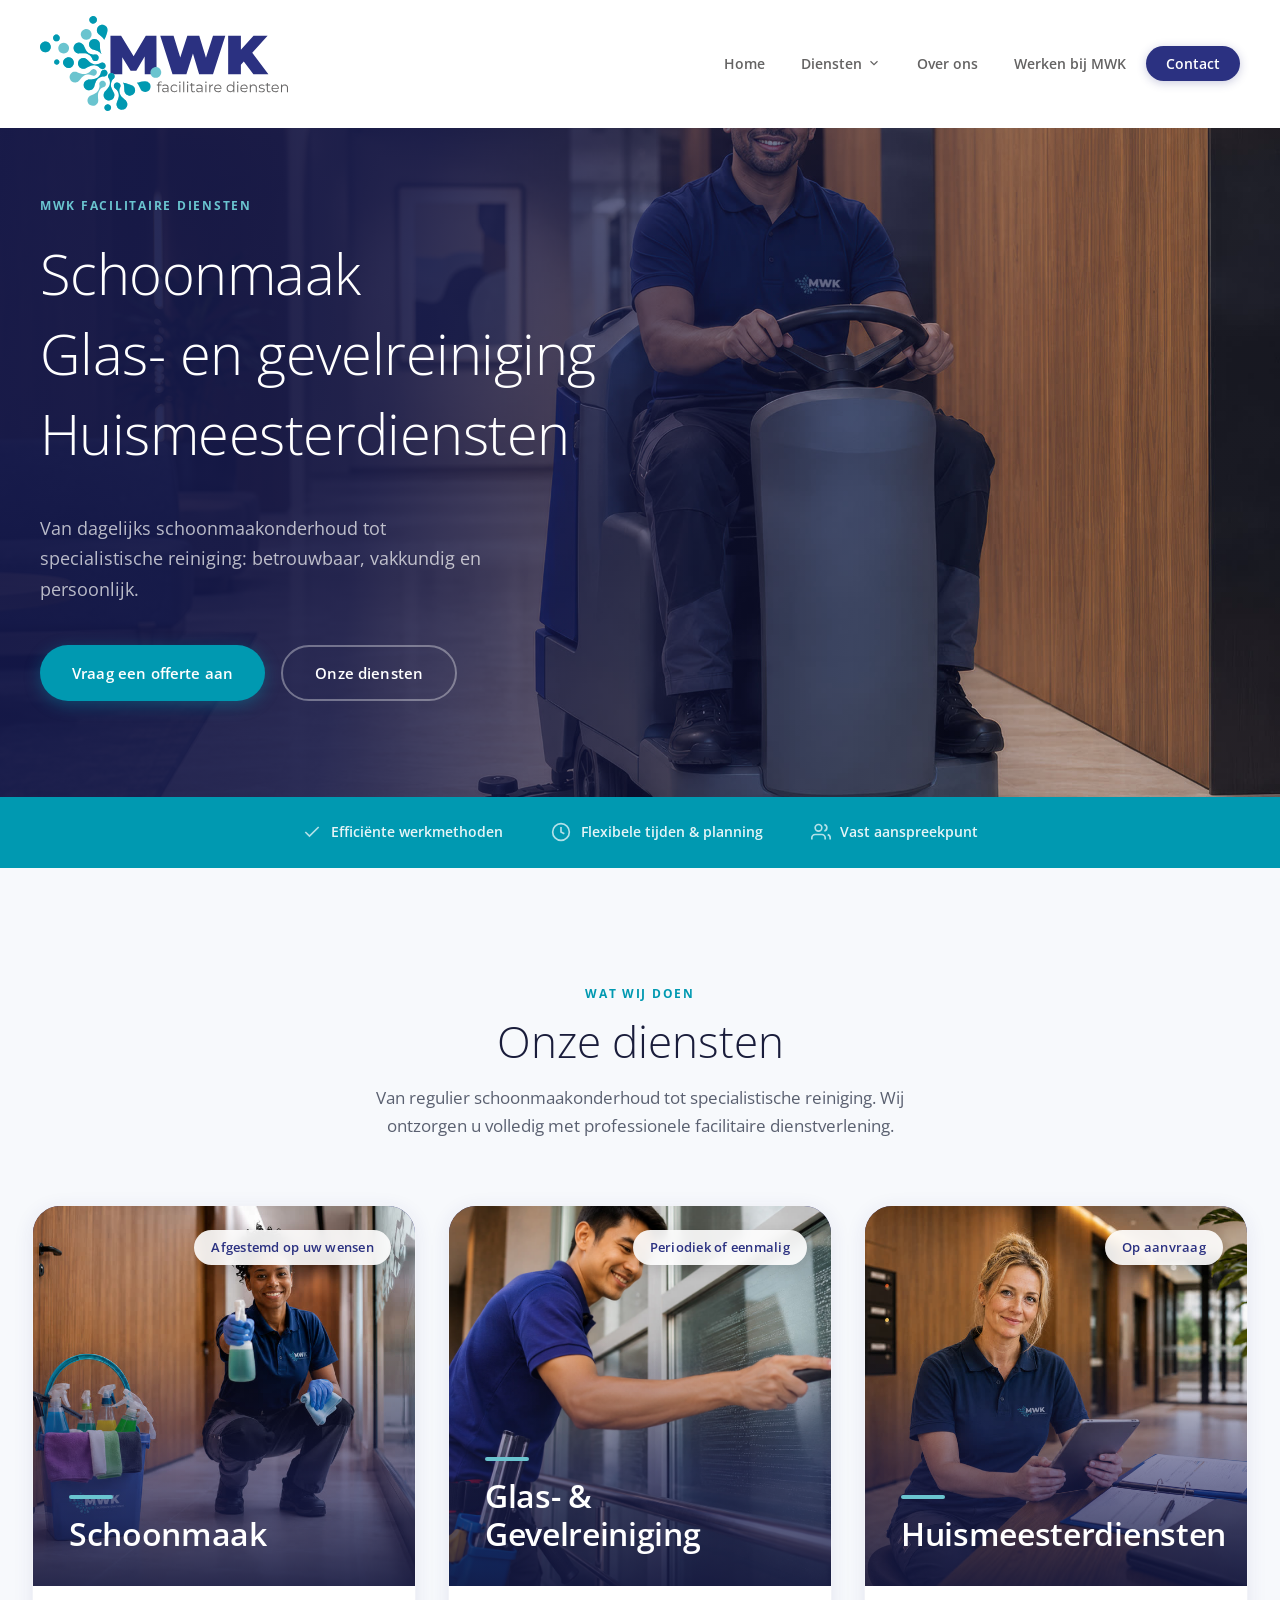
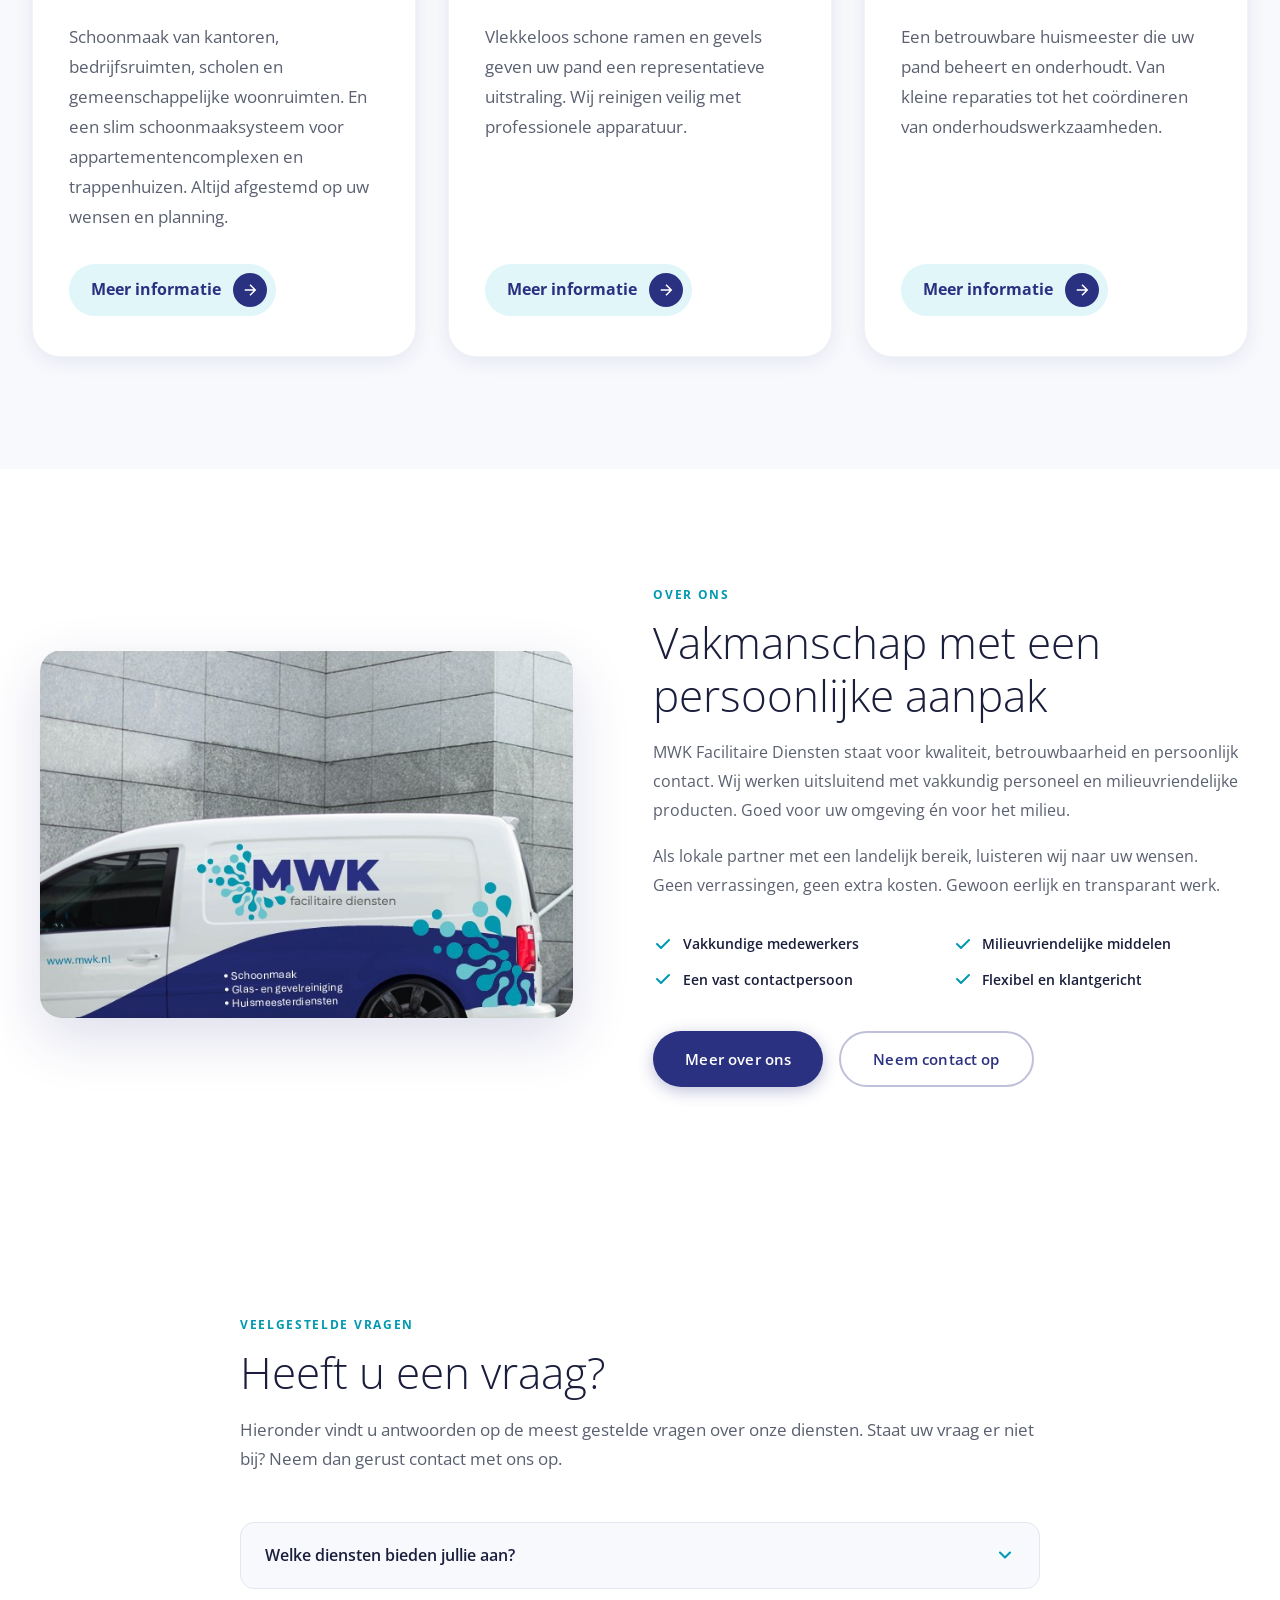
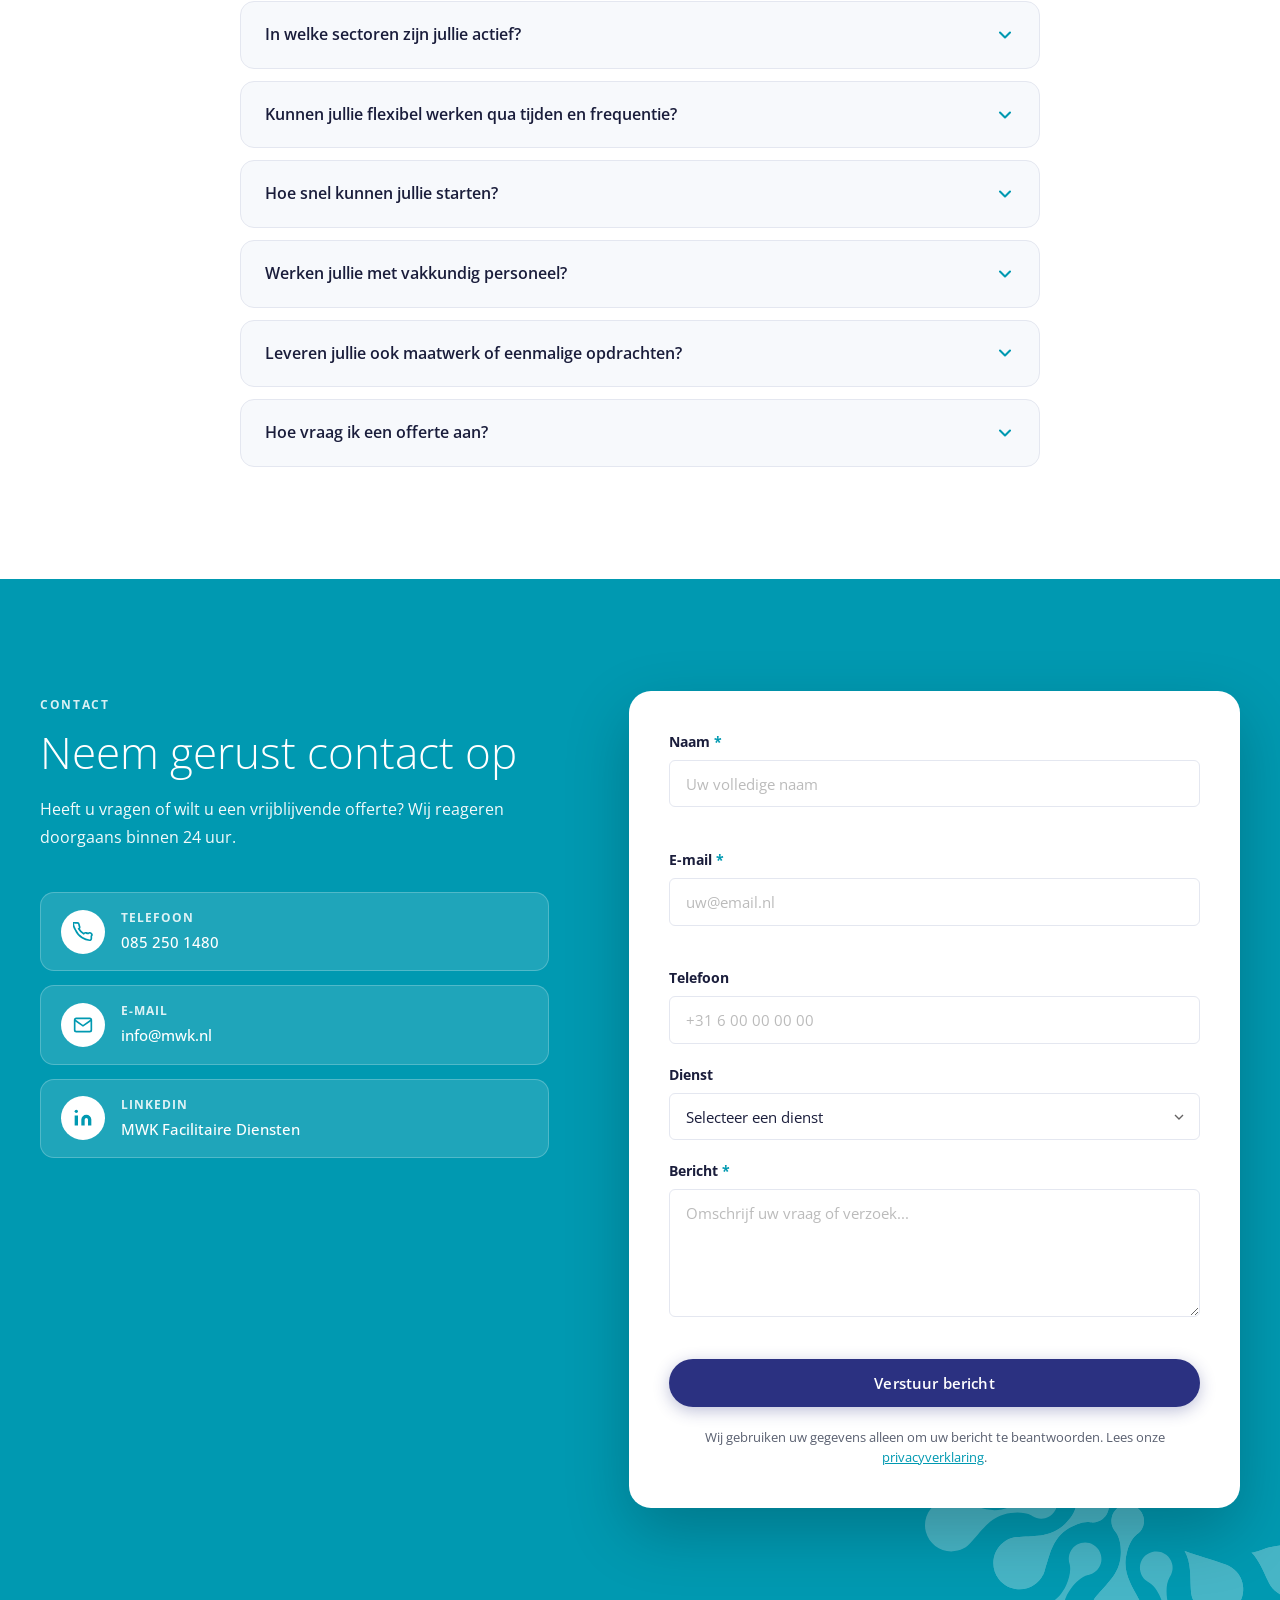
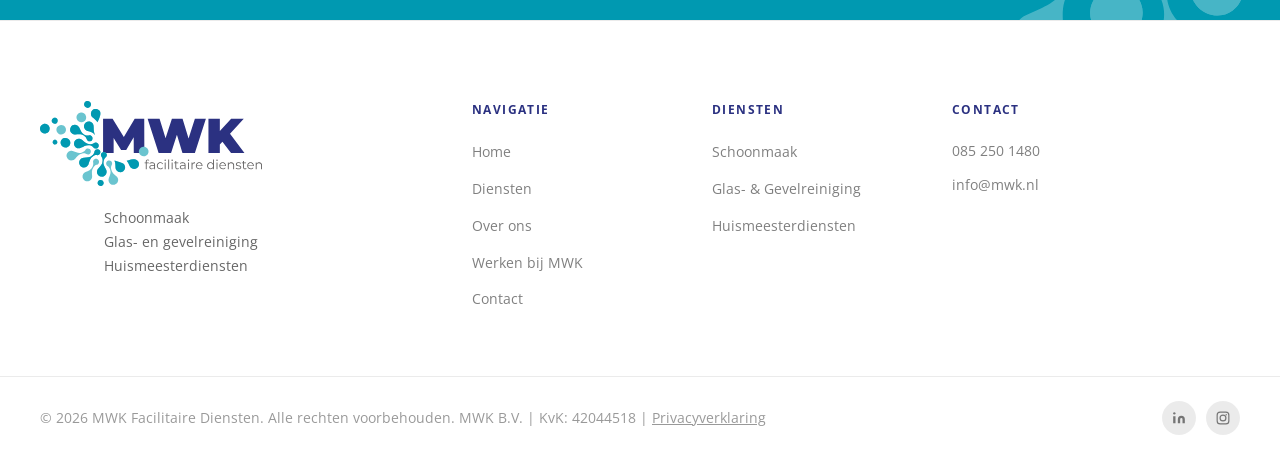
==== commit 43cfb92e: "Voeg privacyverklaring toe en host Open Sans lokaal Lettertypen worden niet meer via Google Fonts ge" ====
--- a/index.html
+++ b/index.html
@@ -14,9 +14,6 @@
   <link rel="canonical" href="https://www.mwk.nl/" />
   <link rel="icon" href="images/MWK - Avatars5.png?v=2" type="image/png" />
   <title>Professioneel schoonmaakbedrijf | MWK Facilitaire Diensten - Meer schoon, Minder zorgen.</title>
-  <link rel="preconnect" href="https://fonts.googleapis.com" />
-  <link rel="preconnect" href="https://fonts.gstatic.com" crossorigin />
-  <link href="https://fonts.googleapis.com/css2?family=Open+Sans:wght@300;400;500;600;700;800&display=swap" rel="stylesheet" />
   <link rel="stylesheet" href="css/style.css" />
   <script type="application/ld+json">
   {
@@ -489,6 +486,7 @@
               <span class="btn__text">Verstuur bericht</span>
               <span class="btn__spinner" aria-hidden="true"></span>
             </button>
+            <p class="contact-form__privacy">Wij gebruiken uw gegevens alleen om uw bericht te beantwoorden. Lees onze <a href="privacyverklaring.html">privacyverklaring</a>.</p>
             <div class="contact-form__success" id="form-success" role="status" aria-live="polite" hidden>
               <svg viewBox="0 0 24 24" fill="none" stroke="currentColor" stroke-width="2" aria-hidden="true">
                 <polyline points="20 6 9 17 4 12"/>
@@ -548,7 +546,7 @@
 
     <div class="footer__bottom">
       <div class="container footer__bottom-inner">
-        <p>&copy; <span id="year"></span> MWK Facilitaire Diensten. Alle rechten voorbehouden. MWK B.V. | KvK: 42044518</p>
+        <p>&copy; <span id="year"></span> MWK Facilitaire Diensten. Alle rechten voorbehouden. MWK B.V. | KvK: 42044518 | <a href="privacyverklaring.html">Privacyverklaring</a></p>
 
         <div class="footer__social" aria-label="Sociale media">
           <a href="https://www.linkedin.com/company/mwkfacilitairediensten" class="footer__social-link" aria-label="LinkedIn" target="_blank" rel="noopener">
--- a/css/style.css
+++ b/css/style.css
@@ -1,6 +1,26 @@
 /* =========================================
    MWK Facilitaire Diensten – Redesign 2026
    ========================================= */
+
+/* --- Fonts (lokaal gehost, geen verbinding met Google) --- */
+@font-face {
+  font-family: 'Open Sans';
+  font-style: normal;
+  font-weight: 300 800;
+  font-stretch: 100%;
+  font-display: swap;
+  src: url('../fonts/open-sans-latin-ext.woff2') format('woff2');
+  unicode-range: U+0100-02BA, U+02BD-02C5, U+02C7-02CC, U+02CE-02D7, U+02DD-02FF, U+0304, U+0308, U+0329, U+1D00-1DBF, U+1E00-1E9F, U+1EF2-1EFF, U+2020, U+20A0-20AB, U+20AD-20C4, U+2113, U+2C60-2C7F, U+A720-A7FF;
+}
+@font-face {
+  font-family: 'Open Sans';
+  font-style: normal;
+  font-weight: 300 800;
+  font-stretch: 100%;
+  font-display: swap;
+  src: url('../fonts/open-sans-latin.woff2') format('woff2');
+  unicode-range: U+0000-00FF, U+0131, U+0152-0153, U+02BB-02BC, U+02C6, U+02DA, U+02DC, U+0304, U+0308, U+0329, U+2000-206F, U+20AC, U+2122, U+2191, U+2193, U+2212, U+2215, U+FEFF, U+FFFD;
+}
 
 /* --- Custom properties --- */
 :root {
@@ -1329,6 +1349,13 @@
   min-height: 1.2em;
 }
 
+.contact-form__privacy {
+  font-size: .8rem;
+  color: var(--clr-text-lt);
+  text-align: center;
+}
+.contact-form__privacy a { color: var(--clr-accent-d); text-decoration: underline; }
+
 .contact-form__success {
   display: flex;
   align-items: center;
@@ -1423,6 +1450,8 @@
   flex-wrap: wrap;
 }
 .footer__bottom p { font-size: .85rem; color: rgba(0,0,0,.4); }
+.footer__bottom p a { color: inherit; text-decoration: underline; transition: color var(--transition); }
+.footer__bottom p a:hover { color: rgba(0,0,0,.8); }
 
 .footer__legal {
   display: flex;
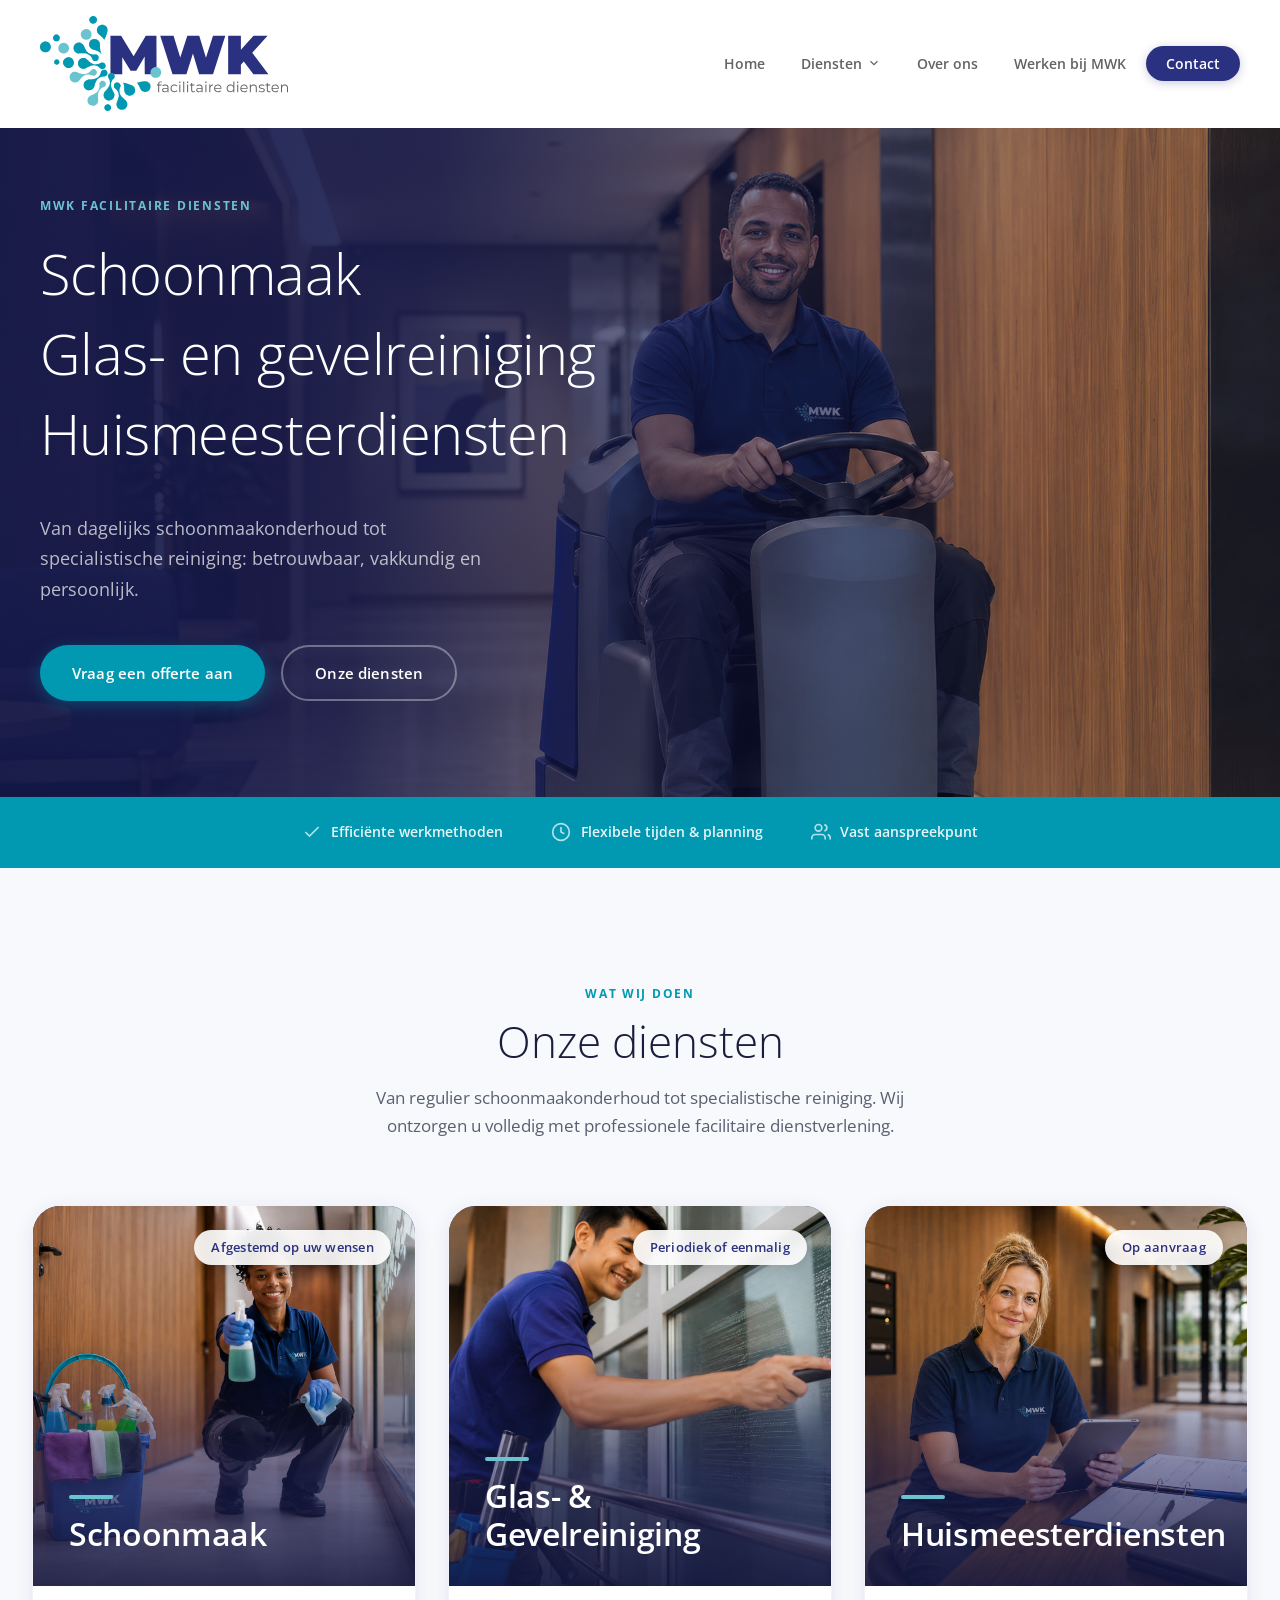
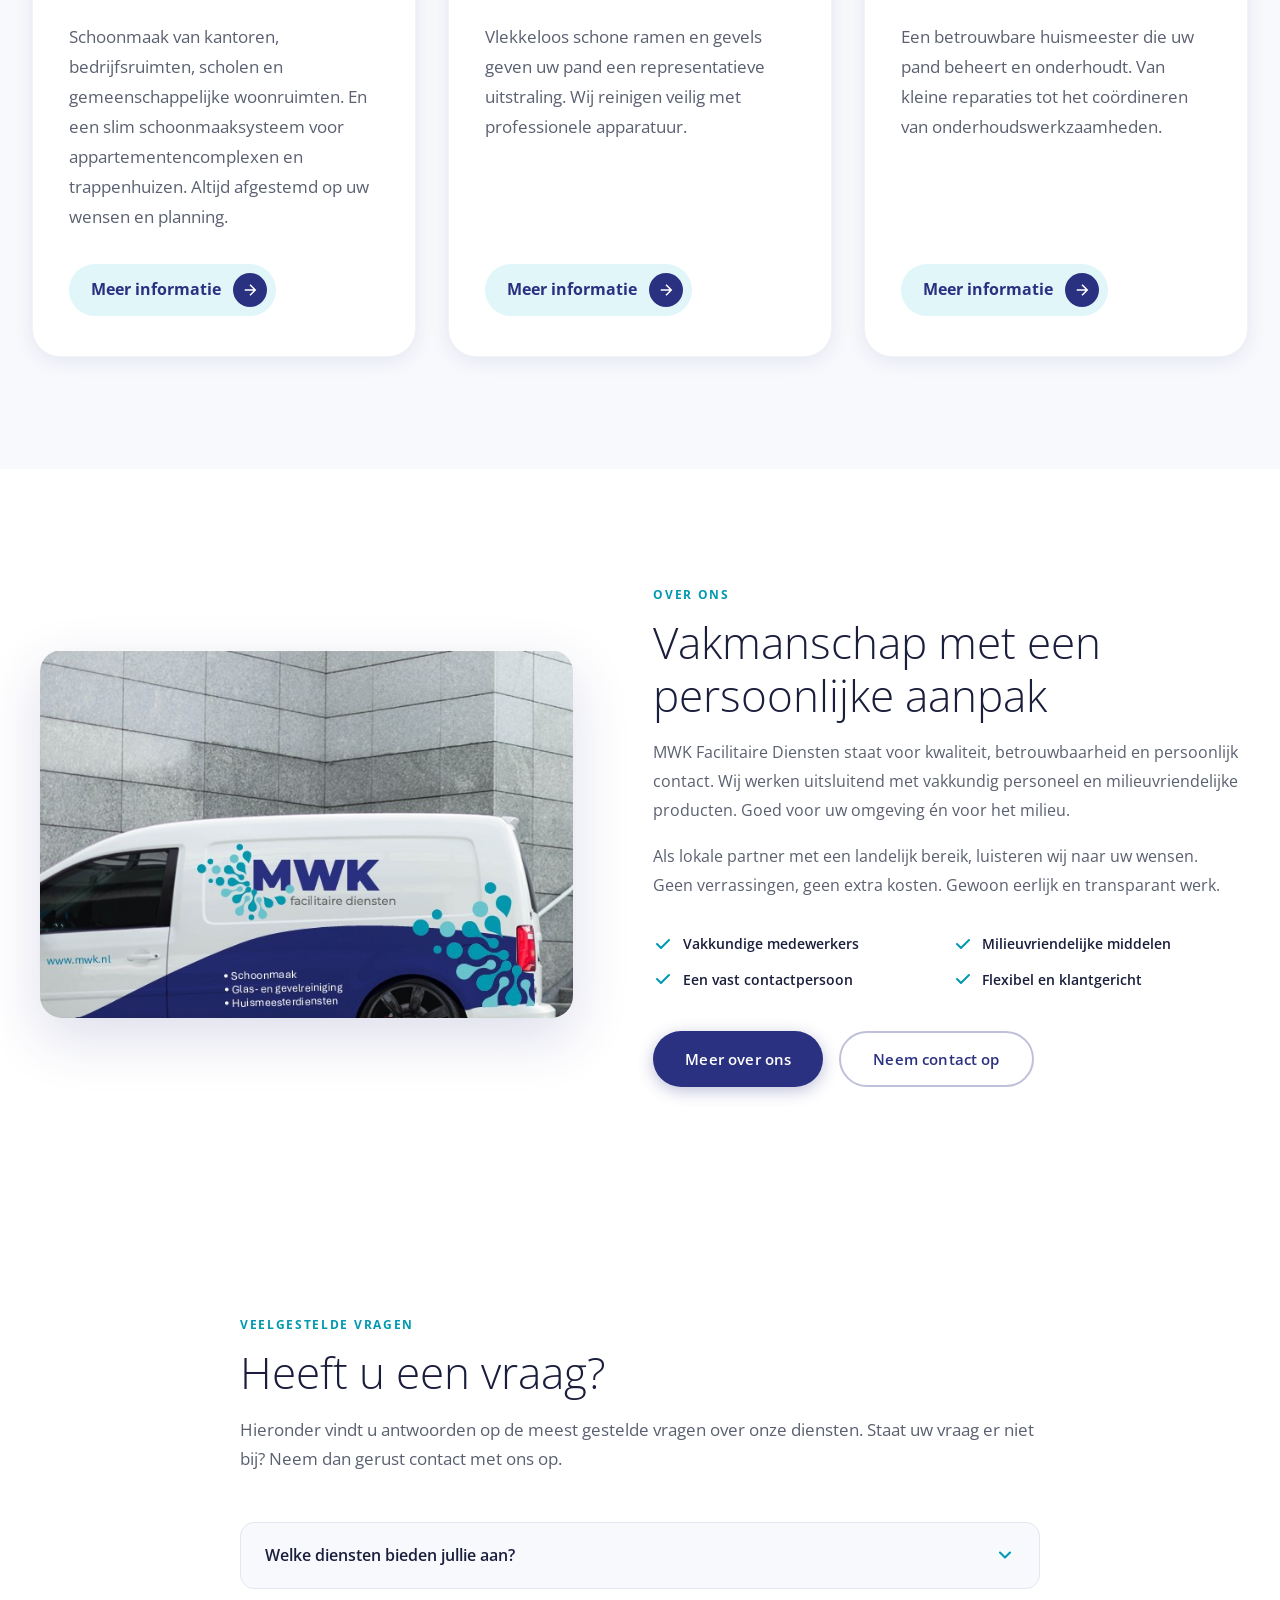
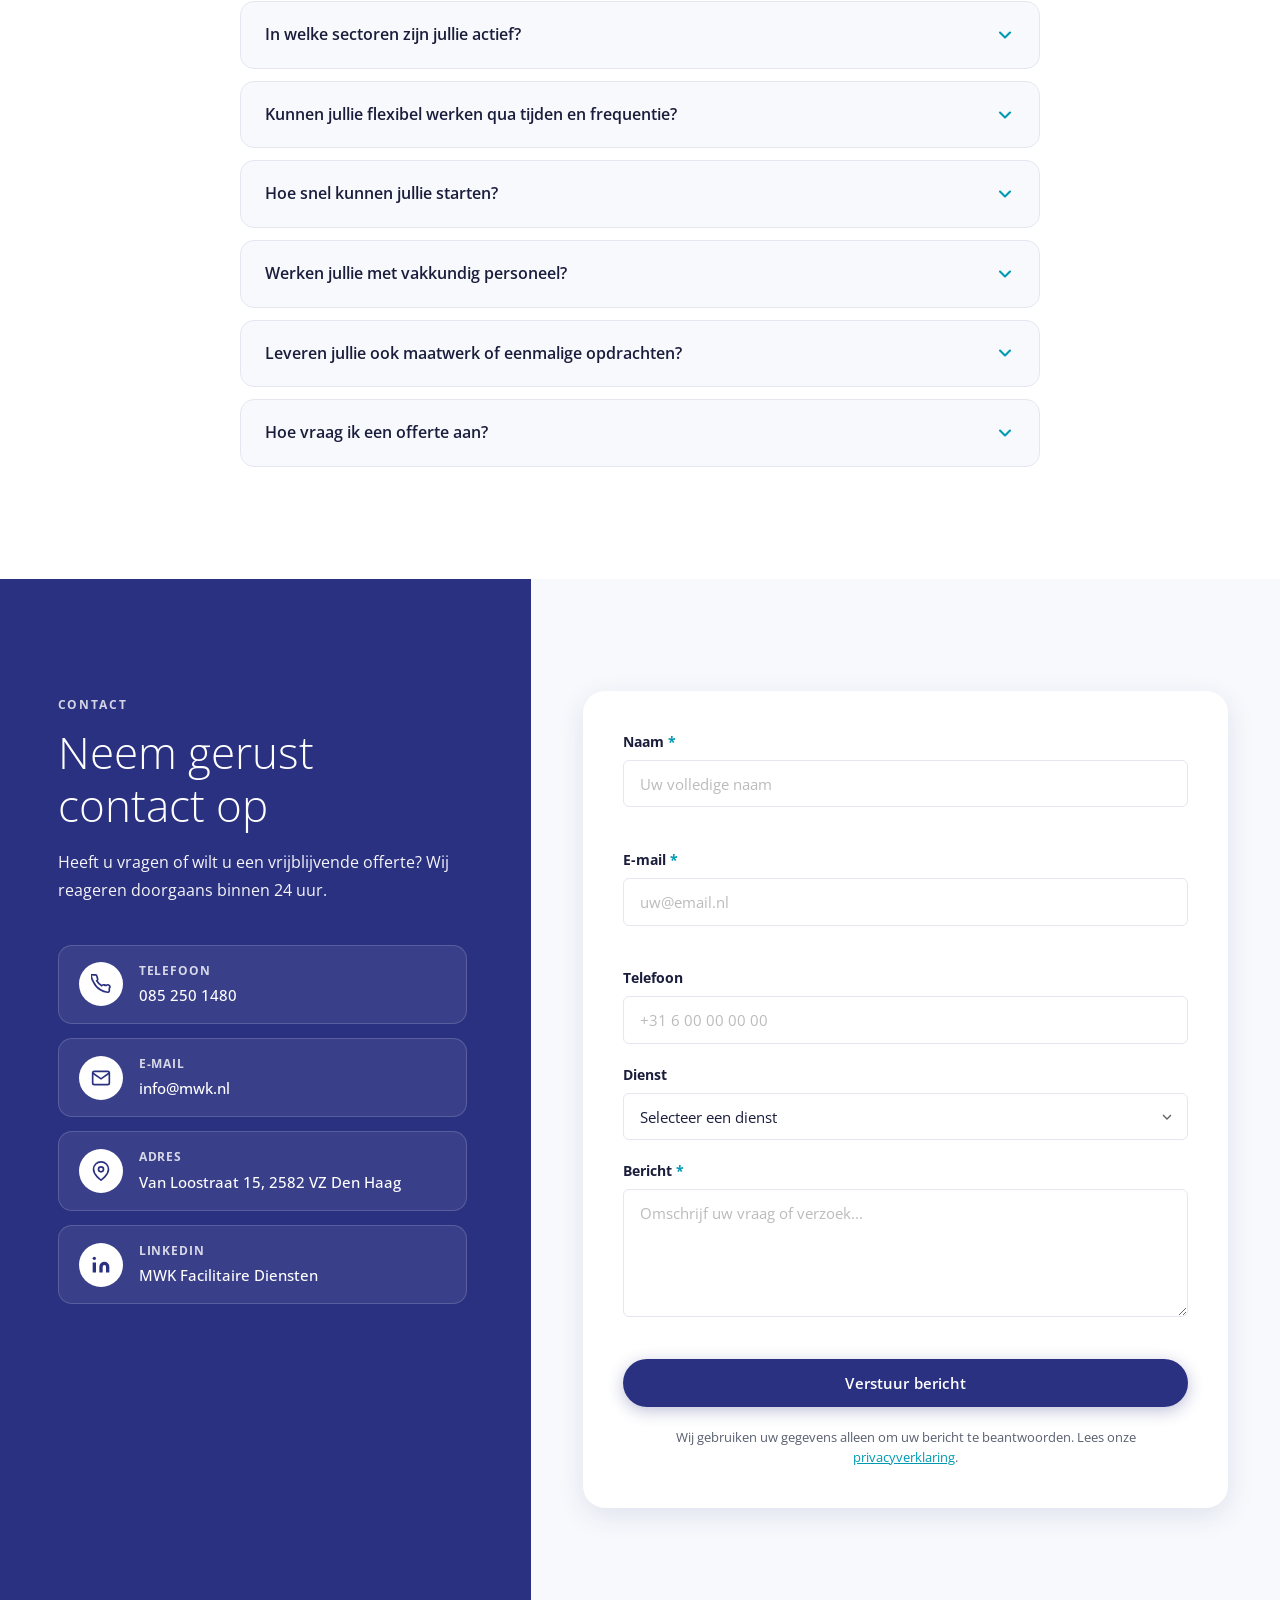
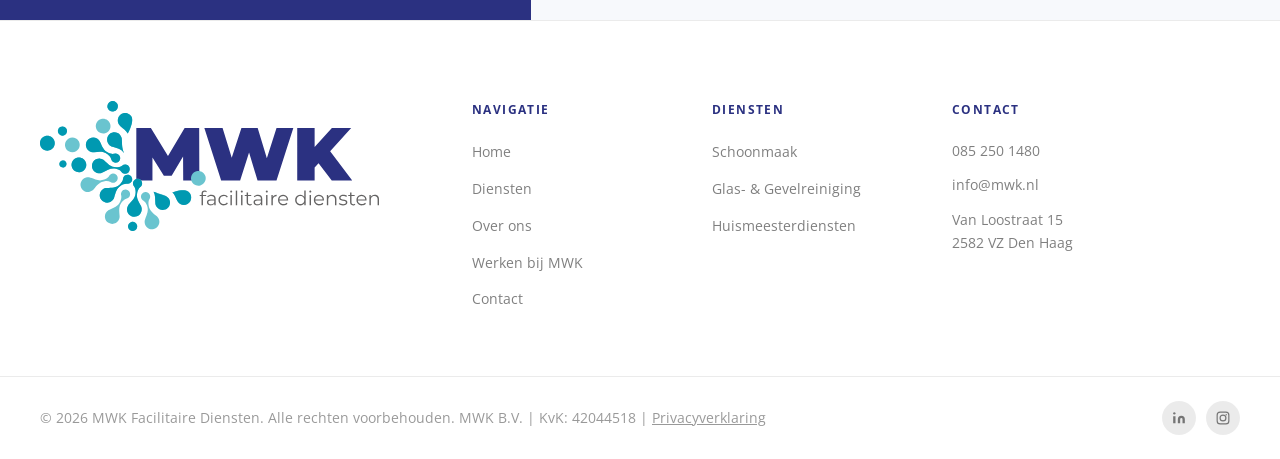
==== commit ee7c1e57: "Voeg vestigingsadres toe en vernieuw contactblok en footer Co-Authored-By: Claude Opus 5.5 <noreply@" ====
--- a/index.html
+++ b/index.html
@@ -24,6 +24,13 @@
     "url": "https://www.mwk.nl",
     "telephone": "+31852501480",
     "email": "info@mwk.nl",
+    "address": {
+      "@type": "PostalAddress",
+      "streetAddress": "Van Loostraat 15",
+      "postalCode": "2582 VZ",
+      "addressLocality": "Den Haag",
+      "addressCountry": "NL"
+    },
     "description": "Professioneel schoonmaakbedrijf gespecialiseerd in interieurreiniging, glas- en gevelreiniging en huismeesterdiensten in de Randstad en Den Haag.",
     "areaServed": [
       { "@type": "City", "name": "Den Haag" },
@@ -436,6 +443,19 @@
               </span>
             </a>
 
+            <a href="https://www.google.com/maps/search/?api=1&amp;query=Van+Loostraat+15%2C+2582+VZ+Den+Haag" class="contact__detail" aria-label="Bekijk ons adres op de kaart" target="_blank" rel="noopener">
+              <span class="contact__detail-icon" aria-hidden="true">
+                <svg viewBox="0 0 24 24" fill="none" stroke="currentColor" stroke-width="2">
+                  <path d="M21 10c0 7-9 13-9 13s-9-6-9-13a9 9 0 0118 0z"/>
+                  <circle cx="12" cy="10" r="3"/>
+                </svg>
+              </span>
+              <span>
+                <strong>Adres</strong>
+                Van Loostraat 15, 2582 VZ Den Haag
+              </span>
+            </a>
+
             <a href="https://www.linkedin.com/company/mwkfacilitairediensten" class="contact__detail" aria-label="Bezoek onze LinkedIn pagina" target="_blank" rel="noopener">
               <span class="contact__detail-icon" aria-hidden="true">
                 <svg viewBox="0 0 24 24" fill="currentColor" aria-hidden="true">
@@ -508,11 +528,6 @@
         <a href="#home" class="footer__logo" aria-label="MWK Facilitaire Diensten – terug naar boven">
           <img src="Brand assets/MWK - Logo CMYK.svg" alt="MWK Facilitaire Diensten" class="footer__logo-svg">
         </a>
-        <ul class="footer__services">
-          <li>Schoonmaak</li>
-          <li>Glas- en gevelreiniging</li>
-          <li>Huismeesterdiensten</li>
-        </ul>
       </div>
 
       <nav class="footer__nav" aria-label="Footer navigatie">
@@ -540,6 +555,7 @@
         <address class="footer__address">
           <a href="tel:+31852501480">085 250 1480</a>
           <a href="mailto:info@mwk.nl">info@mwk.nl</a>
+          <span>Van Loostraat 15<br />2582 VZ Den Haag</span>
         </address>
       </div>
     </div>
--- a/css/style.css
+++ b/css/style.css
@@ -511,9 +511,11 @@
   display: none;
 }
 
+/* Foto start onder de vaste header, zodat het hoofd niet wegvalt */
 .hero__photo {
   position: absolute;
   inset: 0;
+  top: var(--header-h);
   z-index: 0;
 }
 
@@ -1205,34 +1207,52 @@
    ========================================= */
 .contact {
   position: relative;
-  background: var(--clr-accent-d);
+  background: var(--clr-primary);
   padding: 7rem 0;
   overflow: hidden;
 }
 
-/* Stijlelement in wit, rechtsonder aflopend (zoals achterkant visitekaartje) */
-.contact::after {
-  content: '';
-  position: absolute;
-  right: -90px; bottom: -70px;
-  width: clamp(380px, 46vw, 720px);
-  aspect-ratio: 201.25 / 157.69;
-  background: url('../Brand%20assets/MWK%20-%20Stijlelement%20-%20hero.svg') center / contain no-repeat;
-  filter: brightness(0) invert(1);
-  opacity: .28;
-  pointer-events: none;
-}
-
-.contact .section-label { color: rgba(255,255,255,.85); }
-.contact .section-title { color: var(--clr-white); }
+.contact .section-label { color: rgba(255,255,255,.8); }
+.contact .section-title { color: var(--clr-white); text-wrap: balance; }
 
 .contact__inner {
   position: relative;
   z-index: 1;
   display: grid;
-  grid-template-columns: 1fr 1.2fr;
-  gap: 5rem;
+  grid-template-columns: 1fr 2.5fr;
+  gap: 3rem;
   align-items: start;
+}
+
+/* Tweedelig vanaf twee kolommen: breder dan .container, blauw paneel eindigt in de kolom-gap */
+@media (min-width: 901px) {
+  .contact {
+    --contact-w: min(1440px, 100% - 2 * clamp(1.25rem, 4.5vw, 4rem));
+    --contact-col: clamp(290px, 32vw, 460px);
+    --contact-panel-pad: clamp(2.5rem, 5vw, 4.5rem);
+    --contact-gap: clamp(3rem, 7vw, 7rem);
+    background: var(--clr-gray-lt);
+  }
+  .contact::before {
+    content: '';
+    position: absolute;
+    inset: 0 auto 0 0;
+    width: calc((100% - var(--contact-w)) / 2 + var(--contact-col) + var(--contact-panel-pad));
+    background: var(--clr-primary);
+  }
+  /* Rechterkolom loopt van paneelrand tot schermrand, zodat het formulier daarin centreert */
+  .contact__inner {
+    width: auto;
+    margin-left: calc((100% - var(--contact-w)) / 2);
+    margin-right: 0;
+    grid-template-columns: var(--contact-col) 1fr;
+    gap: var(--contact-panel-pad);
+  }
+  .contact__form-wrap {
+    justify-self: center;
+    align-self: center;
+    width: min(100% - var(--contact-gap) * 1.16, 1000px);
+  }
 }
 
 .contact__sub {
@@ -1253,15 +1273,15 @@
   align-items: center;
   gap: 1rem;
   padding: 1rem 1.25rem;
-  background: rgba(255,255,255,.12);
-  border: 1px solid rgba(255,255,255,.22);
+  background: rgba(255,255,255,.07);
+  border: 1px solid rgba(255,255,255,.16);
   border-radius: var(--radius-md);
   color: var(--clr-white);
   transition: background var(--transition), border-color var(--transition), transform var(--transition);
 }
 .contact__detail:hover {
-  background: rgba(255,255,255,.2);
-  border-color: rgba(255,255,255,.4);
+  background: rgba(255,255,255,.13);
+  border-color: rgba(255,255,255,.45);
   transform: translateX(4px);
 }
 
@@ -1272,7 +1292,7 @@
   display: flex;
   align-items: center;
   justify-content: center;
-  color: var(--clr-accent-d);
+  color: var(--clr-primary);
   flex-shrink: 0;
 }
 .contact__detail-icon svg { width: 20px; height: 20px; }
@@ -1280,7 +1300,7 @@
 .contact__detail strong {
   display: block;
   font-size: .73rem;
-  color: rgba(255,255,255,.85);
+  color: rgba(255,255,255,.8);
   font-weight: 700;
   text-transform: uppercase;
   letter-spacing: .08em;
@@ -1294,7 +1314,10 @@
   background: var(--clr-white);
   border-radius: var(--radius-lg);
   padding: 2.5rem;
-  box-shadow: 0 24px 64px rgba(0,0,0,.22);
+  box-shadow: 0 24px 64px rgba(15,18,60,.35);
+}
+@media (min-width: 901px) {
+  .contact__form-wrap { box-shadow: var(--shadow-md); }
 }
 
 .contact-form {
@@ -1394,15 +1417,7 @@
   align-items: flex-start;
 }
 
-.footer__logo-svg { height: 85px; width: auto; margin-bottom: 0; }
-
-.footer__services {
-  list-style: none;
-  padding: 0;
-  margin: 1.25rem 0 0 4rem;
-  font-size: .85rem;
-  line-height: 1.8;
-}
+.footer__logo-svg { height: 130px; width: auto; margin-bottom: 0; }
 
 .footer__nav-title {
   font-size: .73rem;
@@ -1569,6 +1584,7 @@
 
   .footer__inner { grid-template-columns: 1fr 1fr; }
   .footer__brand { grid-column: 1 / -1; }
+  .footer__contact { grid-column: 1 / -1; order: -1; }
 
   .hero__actions { flex-direction: column; align-items: flex-start; }
   .hero__stats { gap: 1.5rem; flex-wrap: wrap; }
@@ -1643,9 +1659,8 @@
   .faq__intro { margin-bottom: 1.5rem; }
   .hero { padding-bottom: 3rem; }
 
-  /* Footer logo & dienstenlijst */
-  .footer__logo-svg { height: 70px; }
-  .footer__services { margin-left: 0.5rem; }
+  /* Footer logo */
+  .footer__logo-svg { height: 110px; }
 
   /* Over-ons afbeelding centreren in 1-koloms weergave */
   .over-ons__visual { margin-inline: auto; }
@@ -1667,8 +1682,7 @@
   .hero__title { line-height: 1.3; }
 
   /* Footer logo kleiner */
-  .footer__logo-svg { height: 55px; }
-  .footer__services { margin-left: 0; margin-top: 0.875rem; }
+  .footer__logo-svg { height: 90px; }
 
   /* USP-items verticaal stapelen */
   .usp-strip__inner { flex-direction: column; align-items: center; gap: 0.6rem; }
@@ -1681,17 +1695,17 @@
   position: relative;
   overflow: hidden;
   padding: 7rem 0;
-  color: var(--clr-white);
+  color: var(--clr-text);
   background:
-    radial-gradient(ellipse 60% 50% at 100% 0%, rgba(106,196,207,.28), transparent 70%),
-    radial-gradient(ellipse 50% 60% at 0% 100%, rgba(0,153,177,.22), transparent 70%),
-    linear-gradient(150deg, var(--clr-primary-d) 0%, var(--clr-primary) 100%);
+    radial-gradient(ellipse 60% 50% at 100% 0%, rgba(106,196,207,.16), transparent 70%),
+    radial-gradient(ellipse 50% 60% at 0% 100%, rgba(43,49,129,.06), transparent 70%),
+    var(--clr-white);
 }
 .specialisme::before {
   content: '';
   position: absolute;
   inset: 0;
-  background-image: radial-gradient(rgba(255,255,255,.07) 1px, transparent 1px);
+  background-image: radial-gradient(rgba(43,49,129,.08) 1px, transparent 1px);
   background-size: 22px 22px;
   -webkit-mask-image: linear-gradient(to bottom, #000, transparent 85%);
   mask-image: linear-gradient(to bottom, #000, transparent 85%);
@@ -1713,9 +1727,9 @@
   gap: .5rem;
   padding: .4rem .9rem;
   border-radius: 999px;
-  background: rgba(106,196,207,.14);
-  border: 1px solid rgba(106,196,207,.35);
-  color: var(--clr-accent);
+  background: var(--clr-accent-l);
+  border: 1px solid rgba(0,153,177,.25);
+  color: var(--clr-accent-d);
   font-size: .72rem;
   font-weight: 700;
   letter-spacing: .14em;
@@ -1726,21 +1740,18 @@
   content: '';
   width: 7px; height: 7px;
   border-radius: 50%;
-  background: var(--clr-accent);
-  box-shadow: 0 0 0 4px rgba(106,196,207,.25);
-}
-
-.specialisme .section-title { color: var(--clr-white); }
+  background: var(--clr-accent-d);
+  box-shadow: 0 0 0 4px rgba(0,153,177,.18);
+}
+
+.specialisme .section-title { color: var(--clr-primary); }
 .specialisme .section-title strong {
   font-weight: 700;
-  background: linear-gradient(90deg, var(--clr-accent), #a8e6ee);
-  -webkit-background-clip: text;
-  background-clip: text;
-  color: transparent;
+  color: var(--clr-accent-d);
 }
 
 .specialisme__text {
-  color: rgba(255,255,255,.8);
+  color: var(--clr-text-lt);
   line-height: 1.8;
   font-size: 1.02rem;
   margin-bottom: 1.75rem;
@@ -1757,24 +1768,25 @@
   gap: .45rem;
   padding: .5rem .95rem;
   border-radius: 999px;
-  background: rgba(255,255,255,.07);
-  border: 1px solid rgba(255,255,255,.16);
+  background: var(--clr-white);
+  border: 1px solid var(--clr-gray-md);
+  box-shadow: var(--shadow-sm);
   font-size: .85rem;
   font-weight: 600;
-  color: var(--clr-white);
+  color: var(--clr-primary);
   transition: background var(--transition), border-color var(--transition);
 }
 .specialisme__chips li::before {
   content: '';
   width: 14px; height: 14px;
   flex-shrink: 0;
-  background: var(--clr-accent);
+  background: var(--clr-accent-d);
   -webkit-mask: url("data:image/svg+xml,%3Csvg xmlns='http://www.w3.org/2000/svg' viewBox='0 0 20 20'%3E%3Cpath d='M16.7 5.3a1 1 0 0 1 0 1.4l-8 8a1 1 0 0 1-1.4 0l-4-4a1 1 0 1 1 1.4-1.4L8 12.6l7.3-7.3a1 1 0 0 1 1.4 0z'/%3E%3C/svg%3E") center / contain no-repeat;
   mask: url("data:image/svg+xml,%3Csvg xmlns='http://www.w3.org/2000/svg' viewBox='0 0 20 20'%3E%3Cpath d='M16.7 5.3a1 1 0 0 1 0 1.4l-8 8a1 1 0 0 1-1.4 0l-4-4a1 1 0 1 1 1.4-1.4L8 12.6l7.3-7.3a1 1 0 0 1 1.4 0z'/%3E%3C/svg%3E") center / contain no-repeat;
 }
 .specialisme__chips li:hover {
-  background: rgba(106,196,207,.16);
-  border-color: rgba(106,196,207,.5);
+  background: var(--clr-accent-l);
+  border-color: rgba(0,153,177,.4);
 }
 
 .specialisme__visual { position: relative; }
@@ -1787,16 +1799,16 @@
   gap: .55rem;
   padding: .65rem 1rem;
   border-radius: 999px;
-  background: rgba(30,35,96,.78);
-  border: 1px solid rgba(255,255,255,.18);
+  background: rgba(255,255,255,.92);
+  border: 1px solid var(--clr-gray-md);
   -webkit-backdrop-filter: blur(10px);
   backdrop-filter: blur(10px);
-  box-shadow: 0 12px 32px rgba(0,0,0,.25);
+  box-shadow: var(--shadow-md);
   font-size: .8rem;
   font-weight: 600;
-  color: var(--clr-white);
-}
-.specialisme__tag svg { width: 18px; height: 18px; color: var(--clr-accent); flex-shrink: 0; }
+  color: var(--clr-primary);
+}
+.specialisme__tag svg { width: 18px; height: 18px; color: var(--clr-accent-d); flex-shrink: 0; }
 .specialisme__img {
   position: relative;
   width: 100%;
@@ -1804,7 +1816,7 @@
   aspect-ratio: 4 / 3;
   object-fit: cover;
   border-radius: var(--radius-xl);
-  box-shadow: 0 30px 70px rgba(0,0,0,.35);
+  box-shadow: var(--shadow-lg);
 }
 .specialisme__badge {
   position: absolute;
@@ -1814,11 +1826,9 @@
   gap: .8rem;
   padding: .9rem 1.2rem;
   border-radius: var(--radius-md);
-  background: rgba(255,255,255,.92);
-  -webkit-backdrop-filter: blur(10px);
-  backdrop-filter: blur(10px);
-  color: var(--clr-primary);
-  box-shadow: var(--shadow-lg);
+  background: linear-gradient(150deg, var(--clr-primary-d), var(--clr-primary));
+  color: var(--clr-white);
+  box-shadow: 0 20px 44px rgba(30,35,96,.35);
   font-weight: 700;
   font-size: .9rem;
   line-height: 1.3;
@@ -1840,7 +1850,7 @@
   font-weight: 700;
   letter-spacing: .12em;
   text-transform: uppercase;
-  color: var(--clr-accent-d);
+  color: var(--clr-accent);
 }
 
 .specialisme__pillars {
@@ -1855,8 +1865,9 @@
   overflow: hidden;
   padding: 2rem 1.6rem 1.75rem;
   border-radius: var(--radius-lg);
-  background: linear-gradient(160deg, rgba(255,255,255,.1), rgba(255,255,255,.03));
-  border: 1px solid rgba(255,255,255,.12);
+  background: var(--clr-white);
+  border: 1px solid var(--clr-gray-md);
+  box-shadow: var(--shadow-card);
   transition: transform var(--transition), border-color var(--transition), background var(--transition), box-shadow var(--transition);
 }
 .specialisme__pillar::before {
@@ -1871,9 +1882,9 @@
 }
 .specialisme__pillar:hover {
   transform: translateY(-6px);
-  border-color: rgba(106,196,207,.45);
-  background: linear-gradient(160deg, rgba(106,196,207,.16), rgba(255,255,255,.04));
-  box-shadow: 0 24px 48px rgba(0,0,0,.25);
+  border-color: rgba(0,153,177,.35);
+  background: linear-gradient(160deg, var(--clr-accent-l), var(--clr-white) 70%);
+  box-shadow: var(--shadow-lg);
 }
 .specialisme__pillar:hover::before { transform: scaleX(1); }
 .specialisme__pillar:hover .specialisme__pillar-icon { transform: scale(1.08) rotate(-4deg); }
@@ -1884,7 +1895,7 @@
   font-weight: 800;
   line-height: 1;
   color: transparent;
-  -webkit-text-stroke: 1px rgba(106,196,207,.35);
+  -webkit-text-stroke: 1px rgba(43,49,129,.18);
 }
 .specialisme__pillar-icon {
   display: inline-flex;
@@ -1904,11 +1915,12 @@
   font-weight: 700;
   line-height: 1.35;
   margin-bottom: .5rem;
+  color: var(--clr-primary);
 }
 .specialisme__pillar-desc {
   font-size: .9rem;
   line-height: 1.65;
-  color: rgba(255,255,255,.72);
+  color: var(--clr-text-lt);
 }
 
 .specialisme__cta {
@@ -1918,8 +1930,11 @@
   gap: 2rem;
   padding: 2rem 2.5rem;
   border-radius: var(--radius-lg);
-  background: linear-gradient(110deg, rgba(106,196,207,.2), rgba(255,255,255,.05) 60%);
-  border: 1px solid rgba(106,196,207,.3);
+  background:
+    radial-gradient(ellipse 50% 120% at 100% 0%, rgba(106,196,207,.3), transparent 70%),
+    linear-gradient(150deg, var(--clr-primary-d), var(--clr-primary));
+  color: var(--clr-white);
+  box-shadow: var(--shadow-lg);
 }
 .specialisme__cta-title {
   font-size: 1.25rem;
@@ -1928,7 +1943,7 @@
   margin-bottom: .3rem;
 }
 .specialisme__cta-text p {
-  color: rgba(255,255,255,.72);
+  color: rgba(255,255,255,.75);
   font-size: .95rem;
 }
 
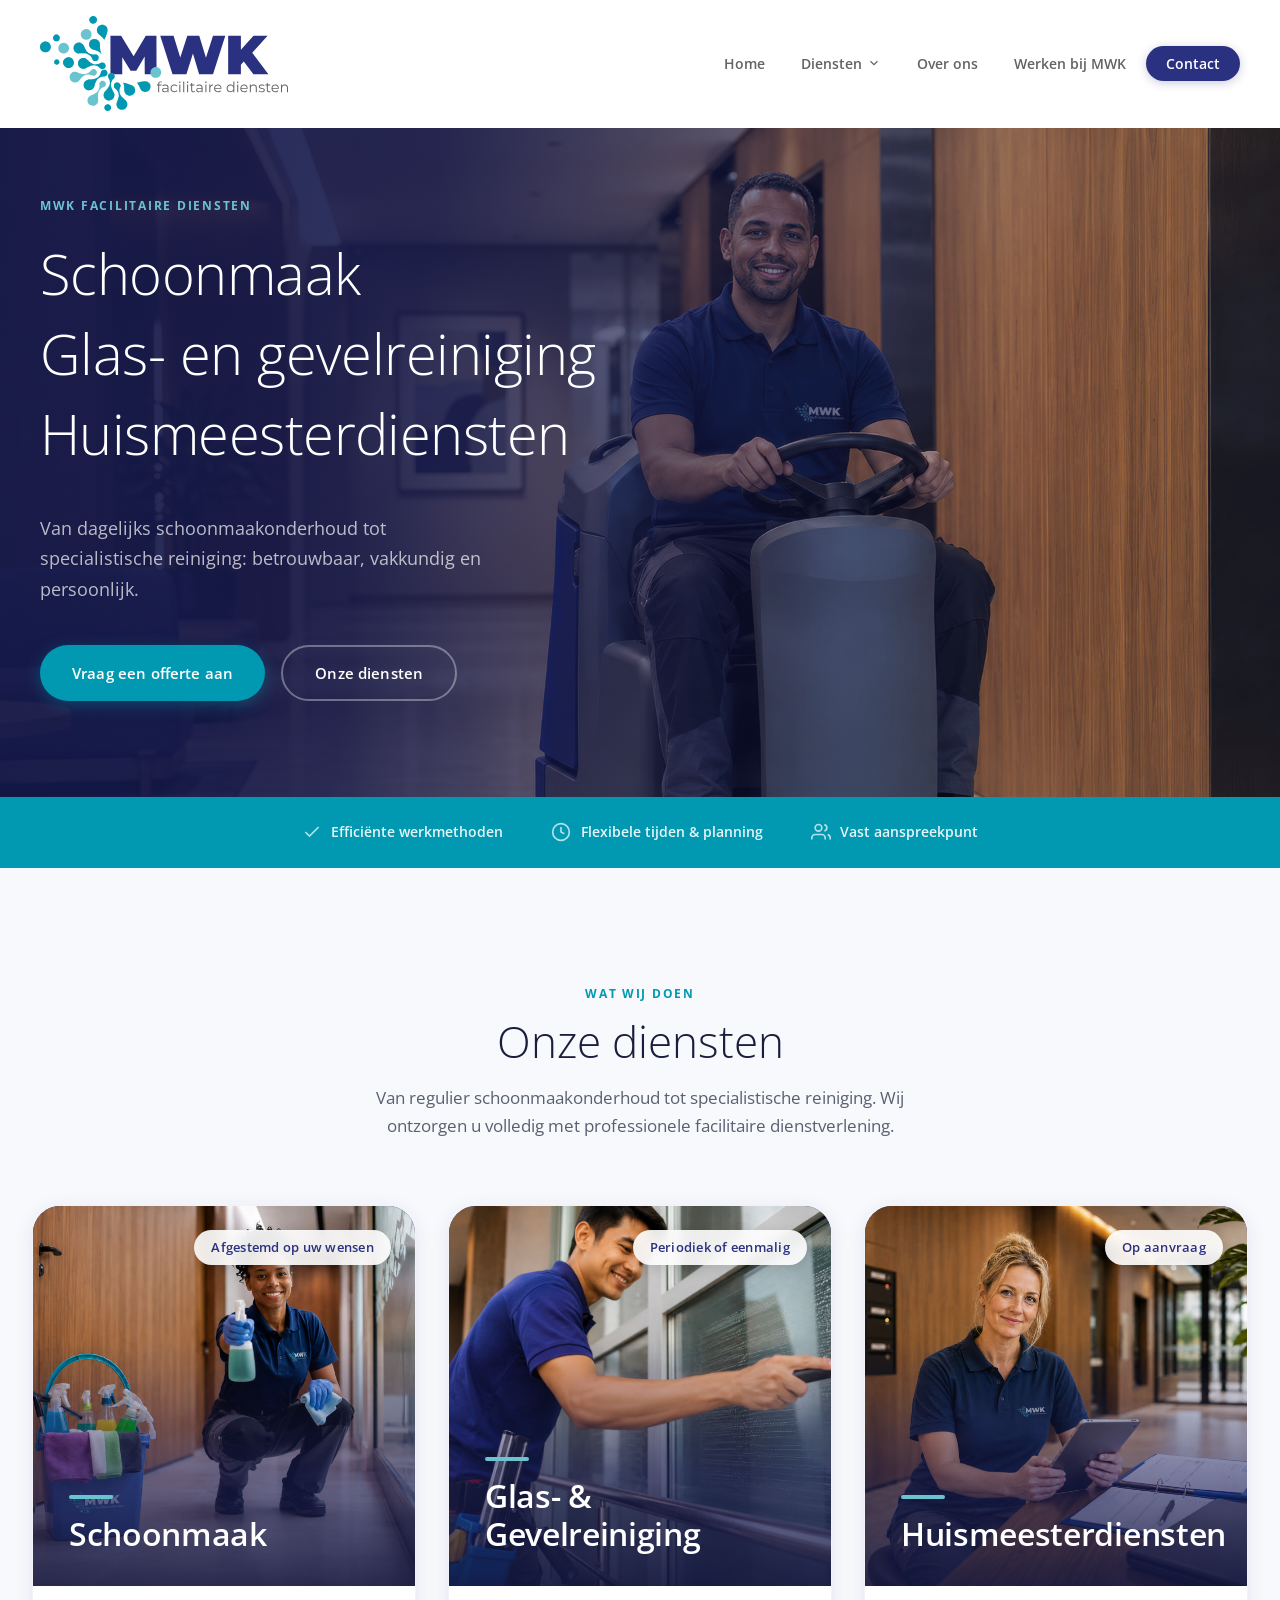
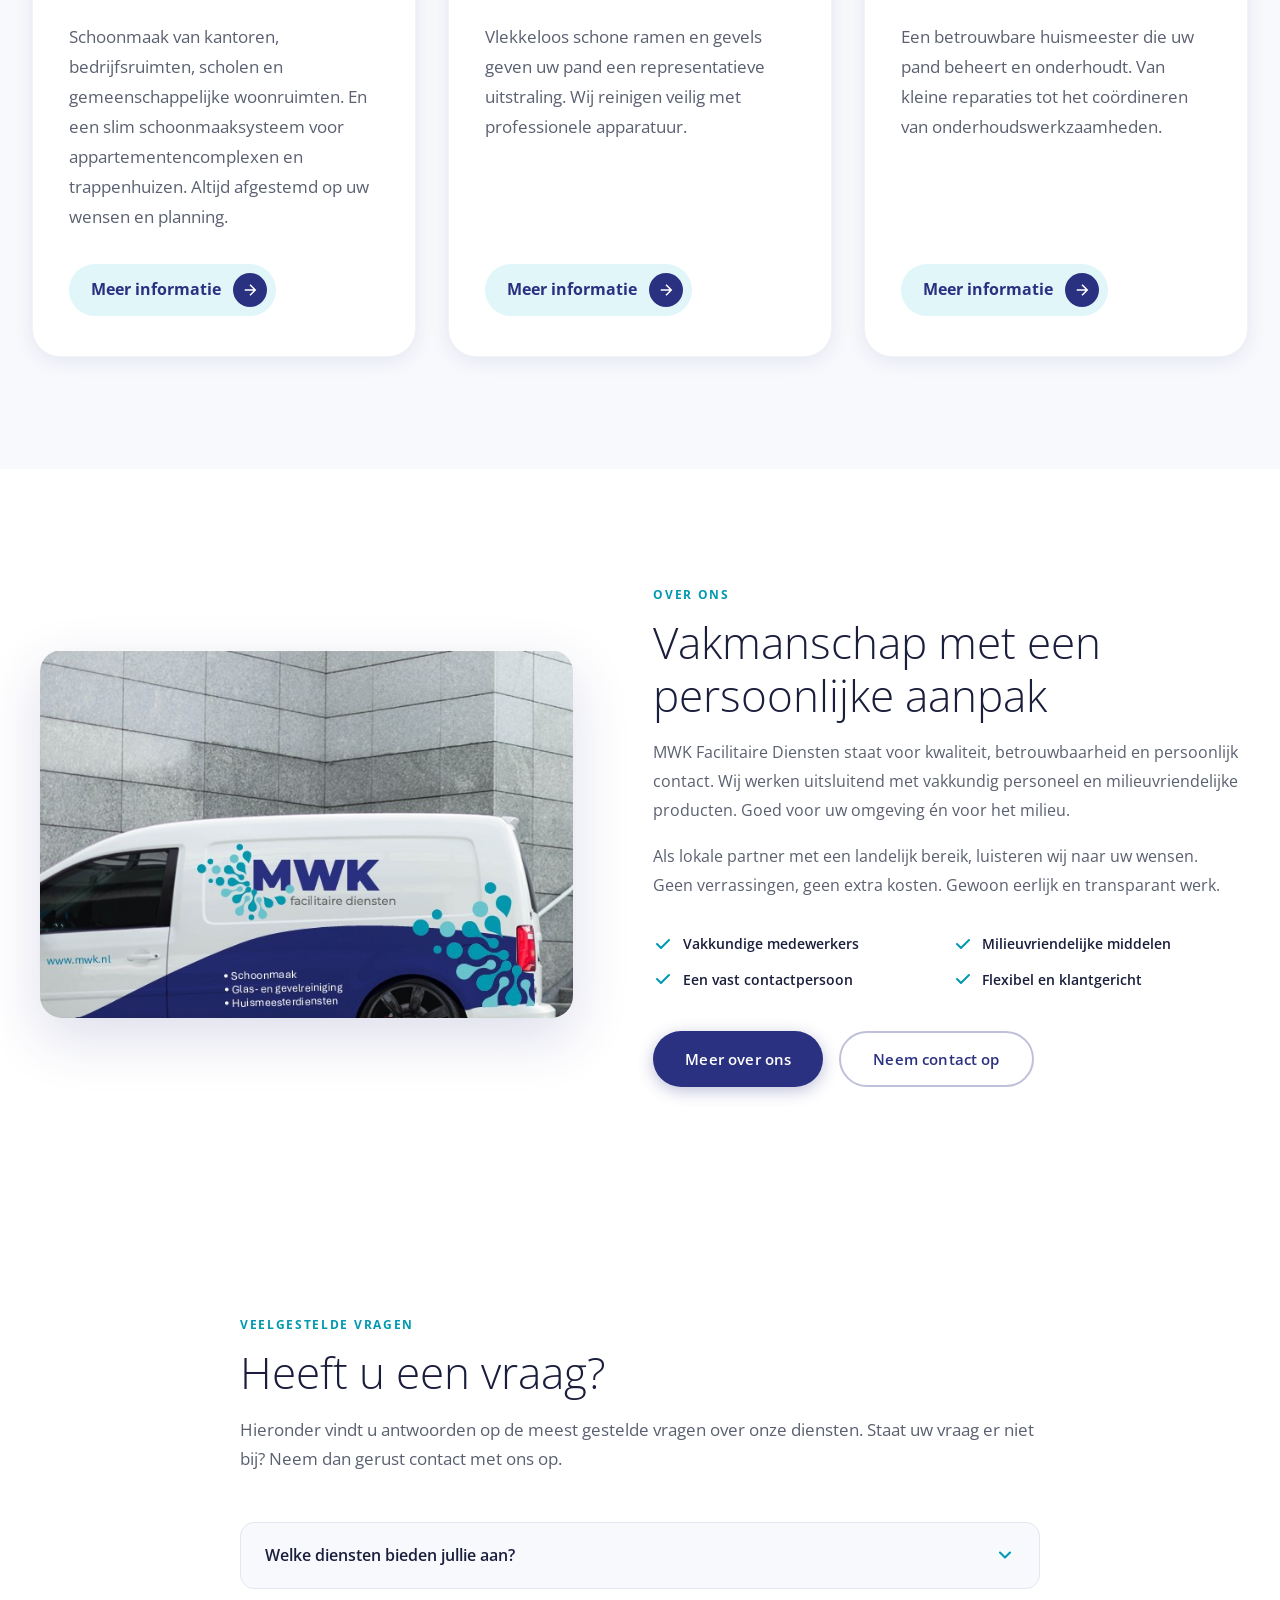
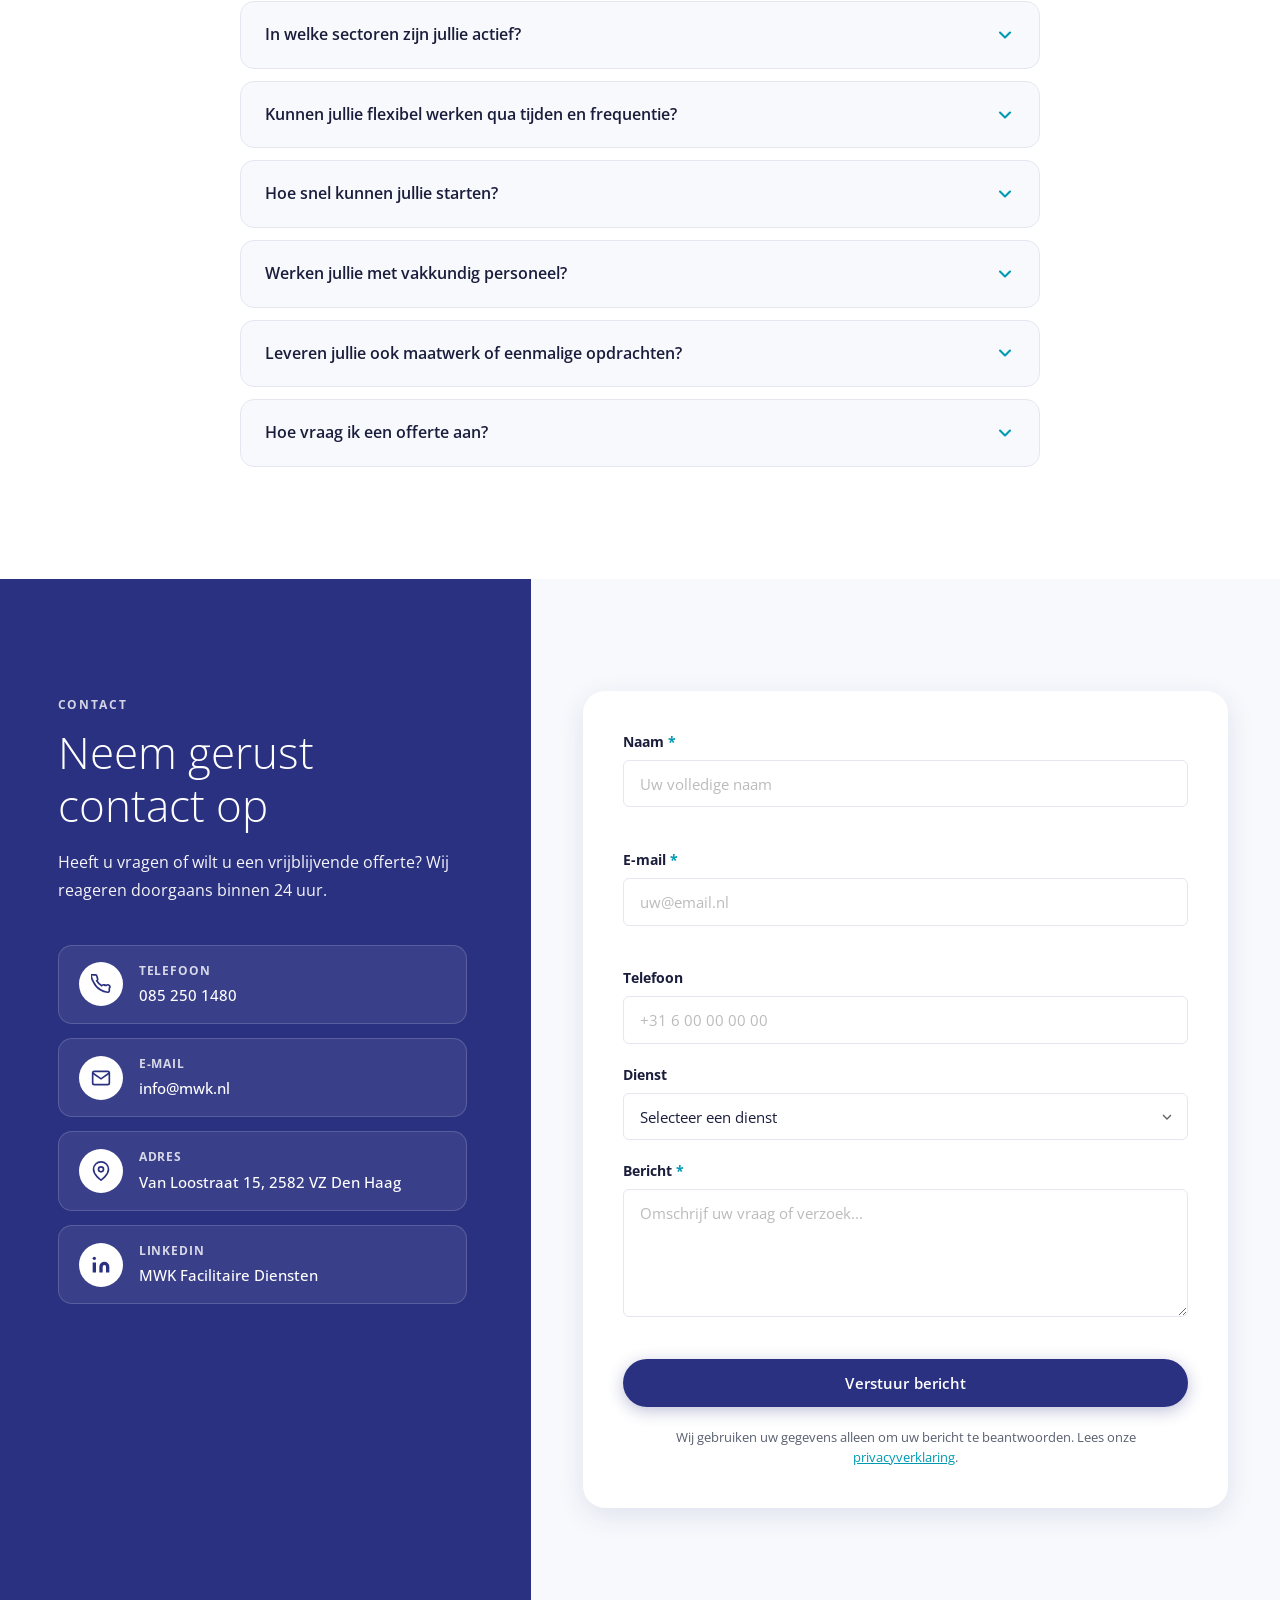
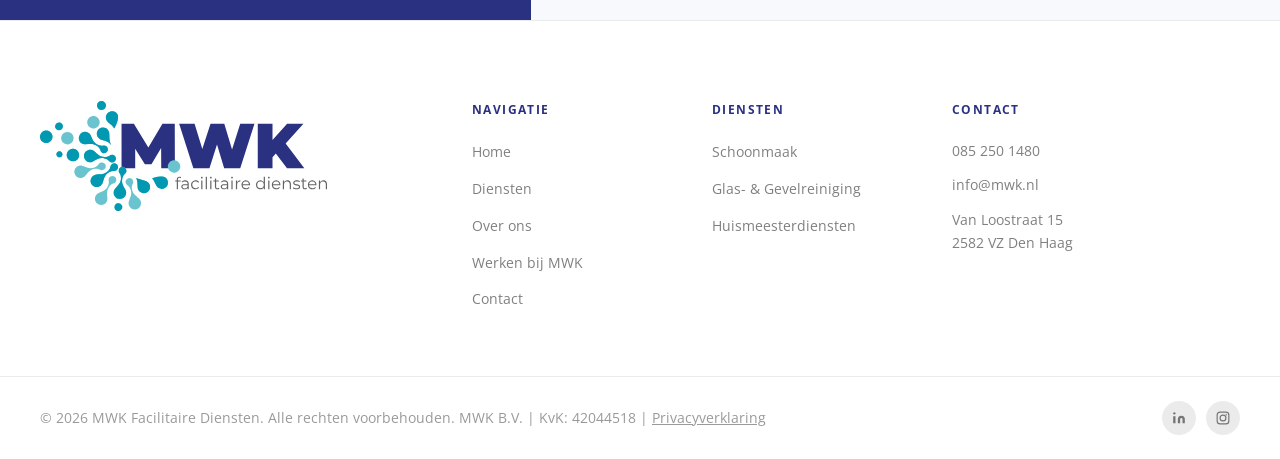
==== commit 9223f9bd: "Vervang favicon door ronde versie met transparante hoeken Co-Authored-By: Claude Opus 5.5 <noreply@a" ====
--- a/index.html
+++ b/index.html
@@ -12,7 +12,7 @@
   <meta property="og:url" content="https://www.mwk.nl/" />
   <meta property="og:image" content="https://www.mwk.nl/images/auto%20MWK.jpg" />
   <link rel="canonical" href="https://www.mwk.nl/" />
-  <link rel="icon" href="images/MWK - Avatars5.png?v=2" type="image/png" />
+  <link rel="icon" href="images/favicon.png?v=3" type="image/png" />
   <title>Professioneel schoonmaakbedrijf | MWK Facilitaire Diensten - Meer schoon, Minder zorgen.</title>
   <link rel="stylesheet" href="css/style.css" />
   <script type="application/ld+json">
@@ -443,7 +443,7 @@
               </span>
             </a>
 
-            <a href="https://www.google.com/maps/search/?api=1&amp;query=Van+Loostraat+15%2C+2582+VZ+Den+Haag" class="contact__detail" aria-label="Bekijk ons adres op de kaart" target="_blank" rel="noopener">
+            <div class="contact__detail">
               <span class="contact__detail-icon" aria-hidden="true">
                 <svg viewBox="0 0 24 24" fill="none" stroke="currentColor" stroke-width="2">
                   <path d="M21 10c0 7-9 13-9 13s-9-6-9-13a9 9 0 0118 0z"/>
@@ -454,7 +454,7 @@
                 <strong>Adres</strong>
                 Van Loostraat 15, 2582 VZ Den Haag
               </span>
-            </a>
+            </div>
 
             <a href="https://www.linkedin.com/company/mwkfacilitairediensten" class="contact__detail" aria-label="Bezoek onze LinkedIn pagina" target="_blank" rel="noopener">
               <span class="contact__detail-icon" aria-hidden="true">
--- a/css/style.css
+++ b/css/style.css
@@ -1279,7 +1279,7 @@
   color: var(--clr-white);
   transition: background var(--transition), border-color var(--transition), transform var(--transition);
 }
-.contact__detail:hover {
+a.contact__detail:hover {
   background: rgba(255,255,255,.13);
   border-color: rgba(255,255,255,.45);
   transform: translateX(4px);
@@ -1417,7 +1417,7 @@
   align-items: flex-start;
 }
 
-.footer__logo-svg { height: 130px; width: auto; margin-bottom: 0; }
+.footer__logo-svg { height: 110px; width: auto; margin-bottom: 0; }
 
 .footer__nav-title {
   font-size: .73rem;
@@ -1583,7 +1583,7 @@
   .testimonials__grid { grid-template-columns: 1fr; }
 
   .footer__inner { grid-template-columns: 1fr 1fr; }
-  .footer__brand { grid-column: 1 / -1; }
+  .footer__brand { grid-column: 1 / -1; order: -2; }
   .footer__contact { grid-column: 1 / -1; order: -1; }
 
   .hero__actions { flex-direction: column; align-items: flex-start; }
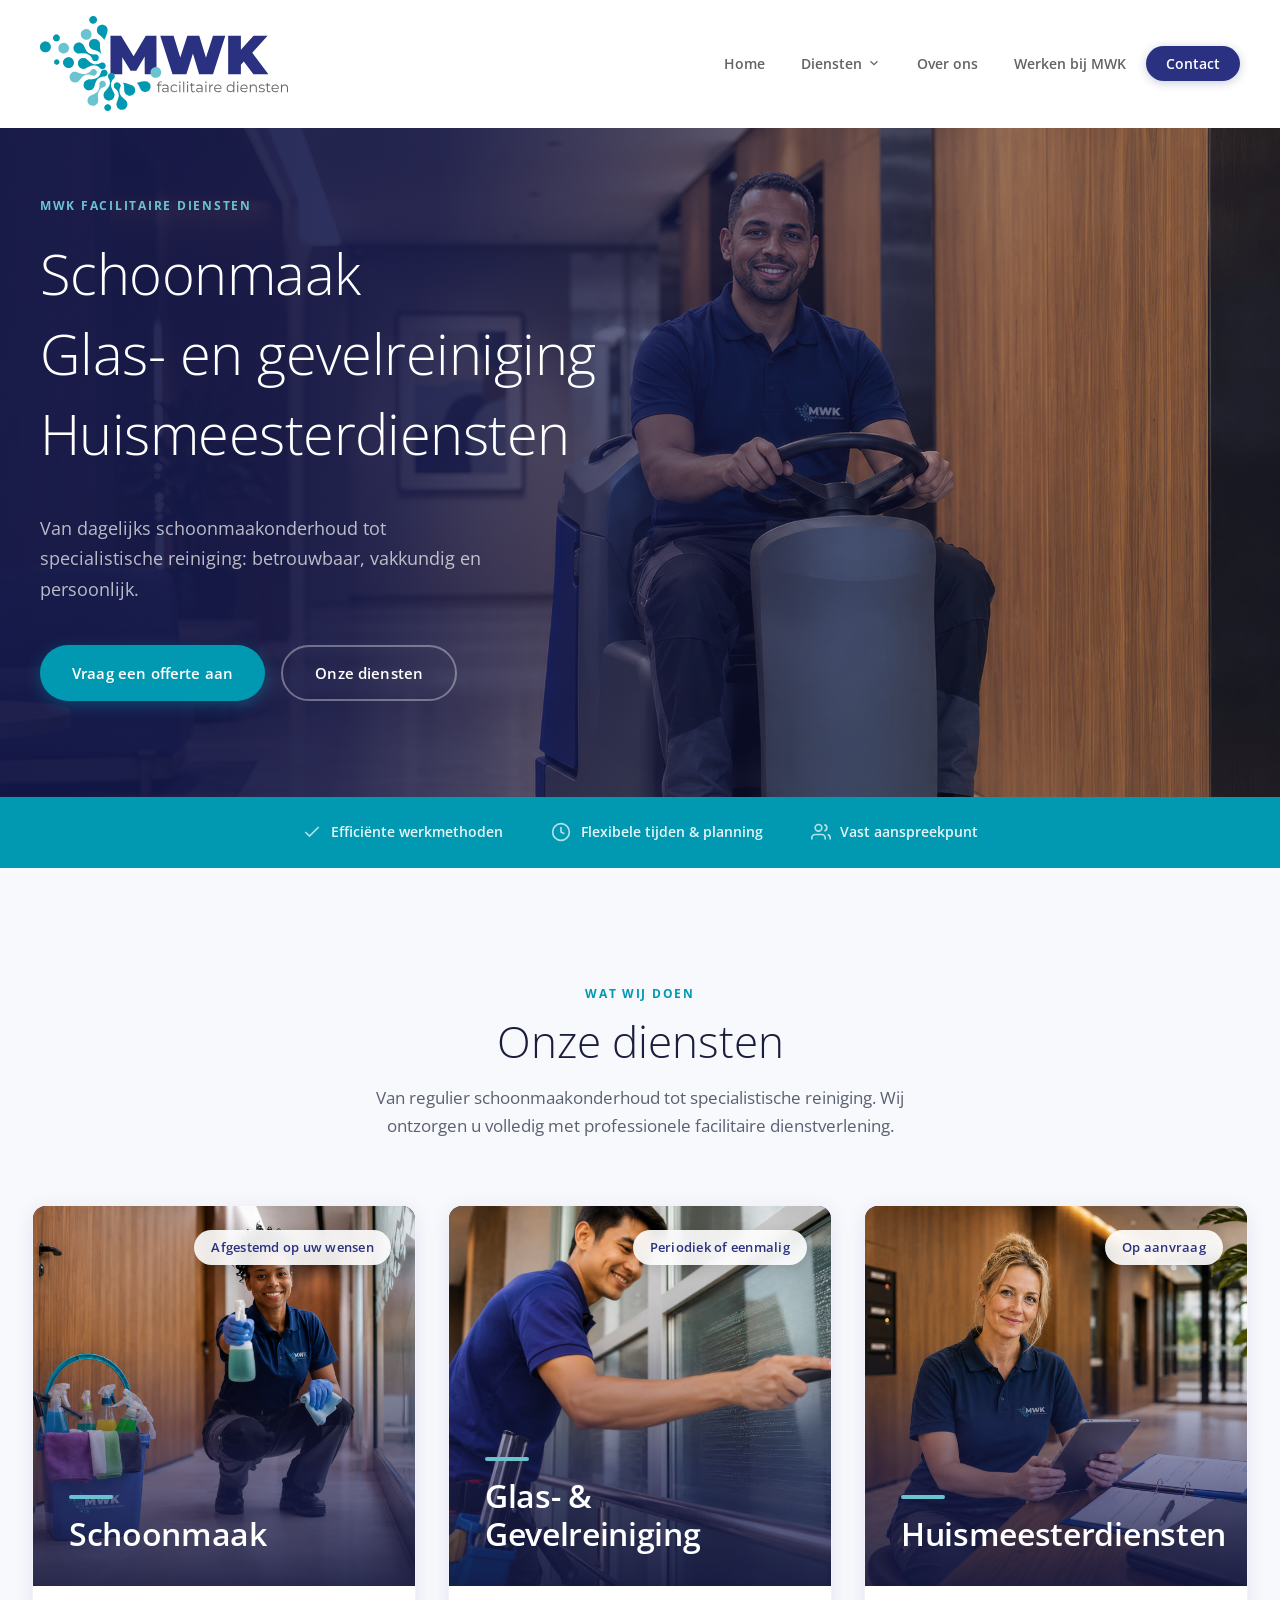
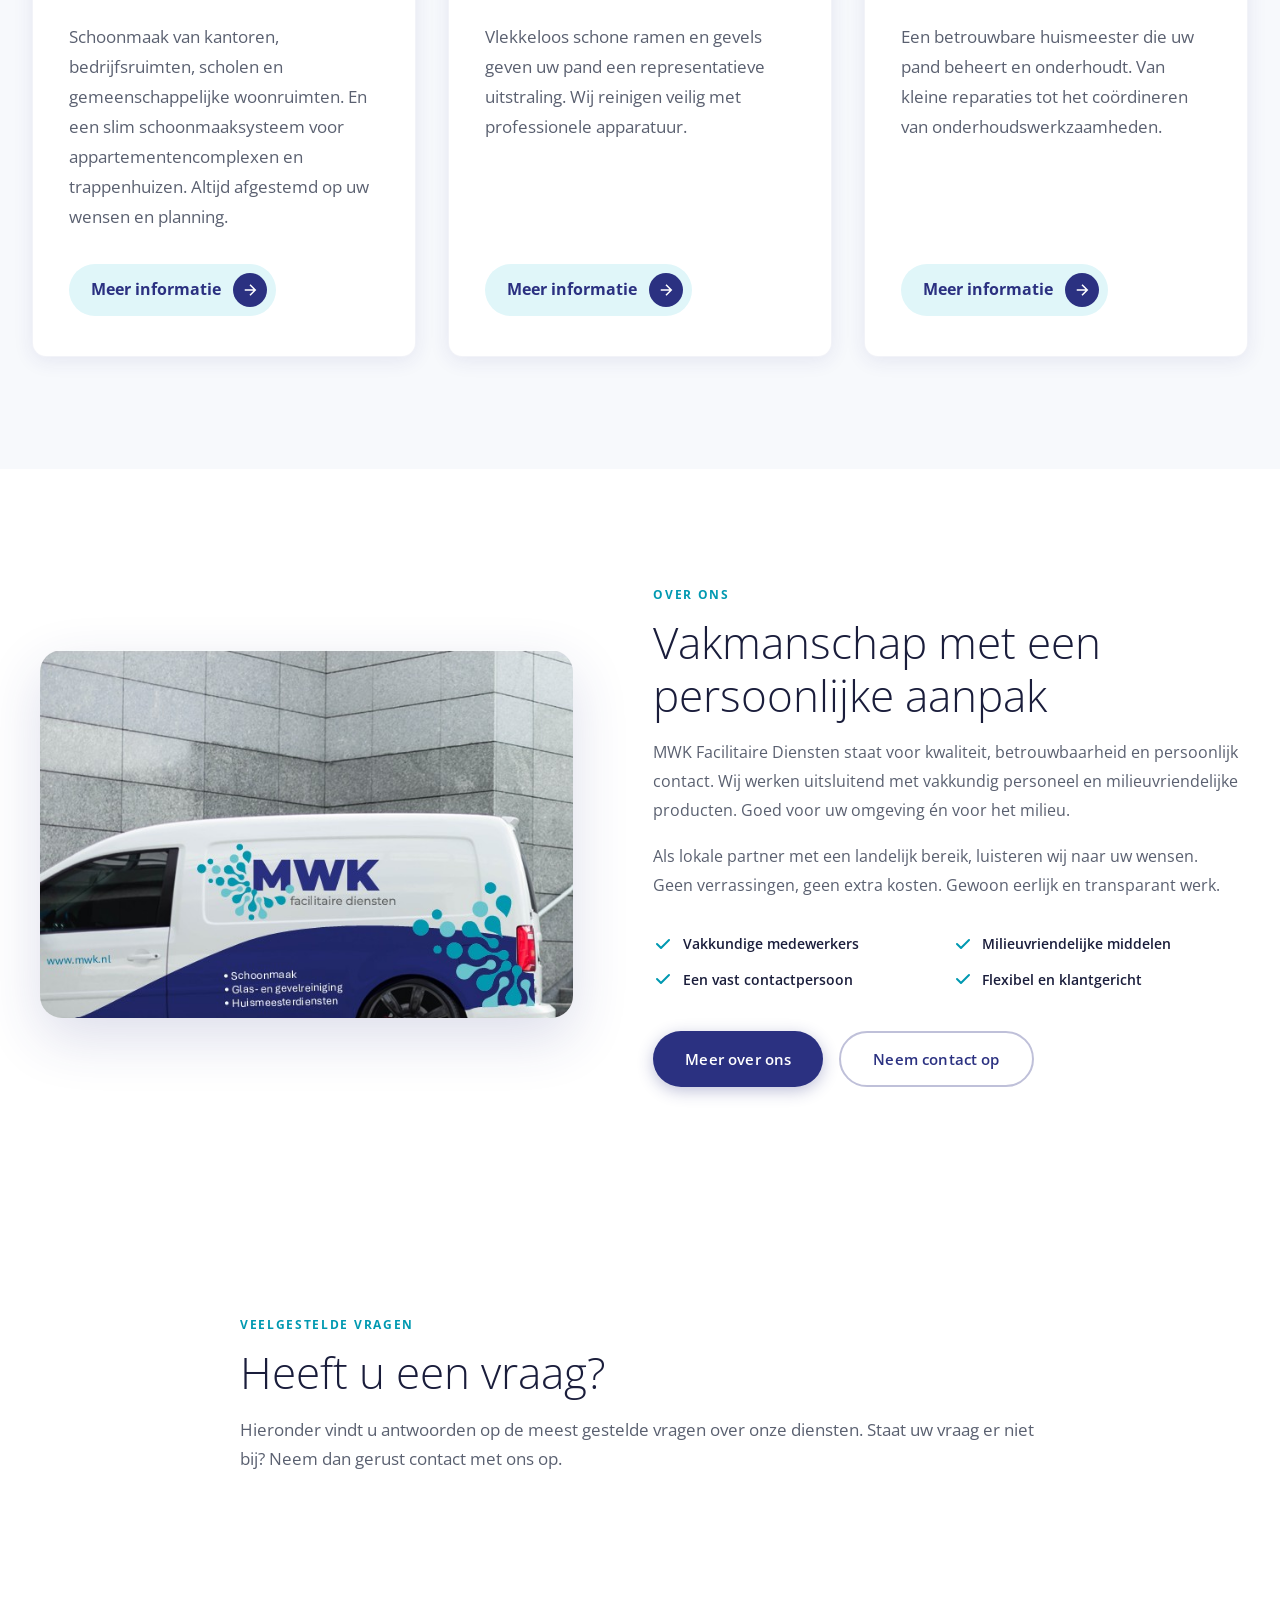
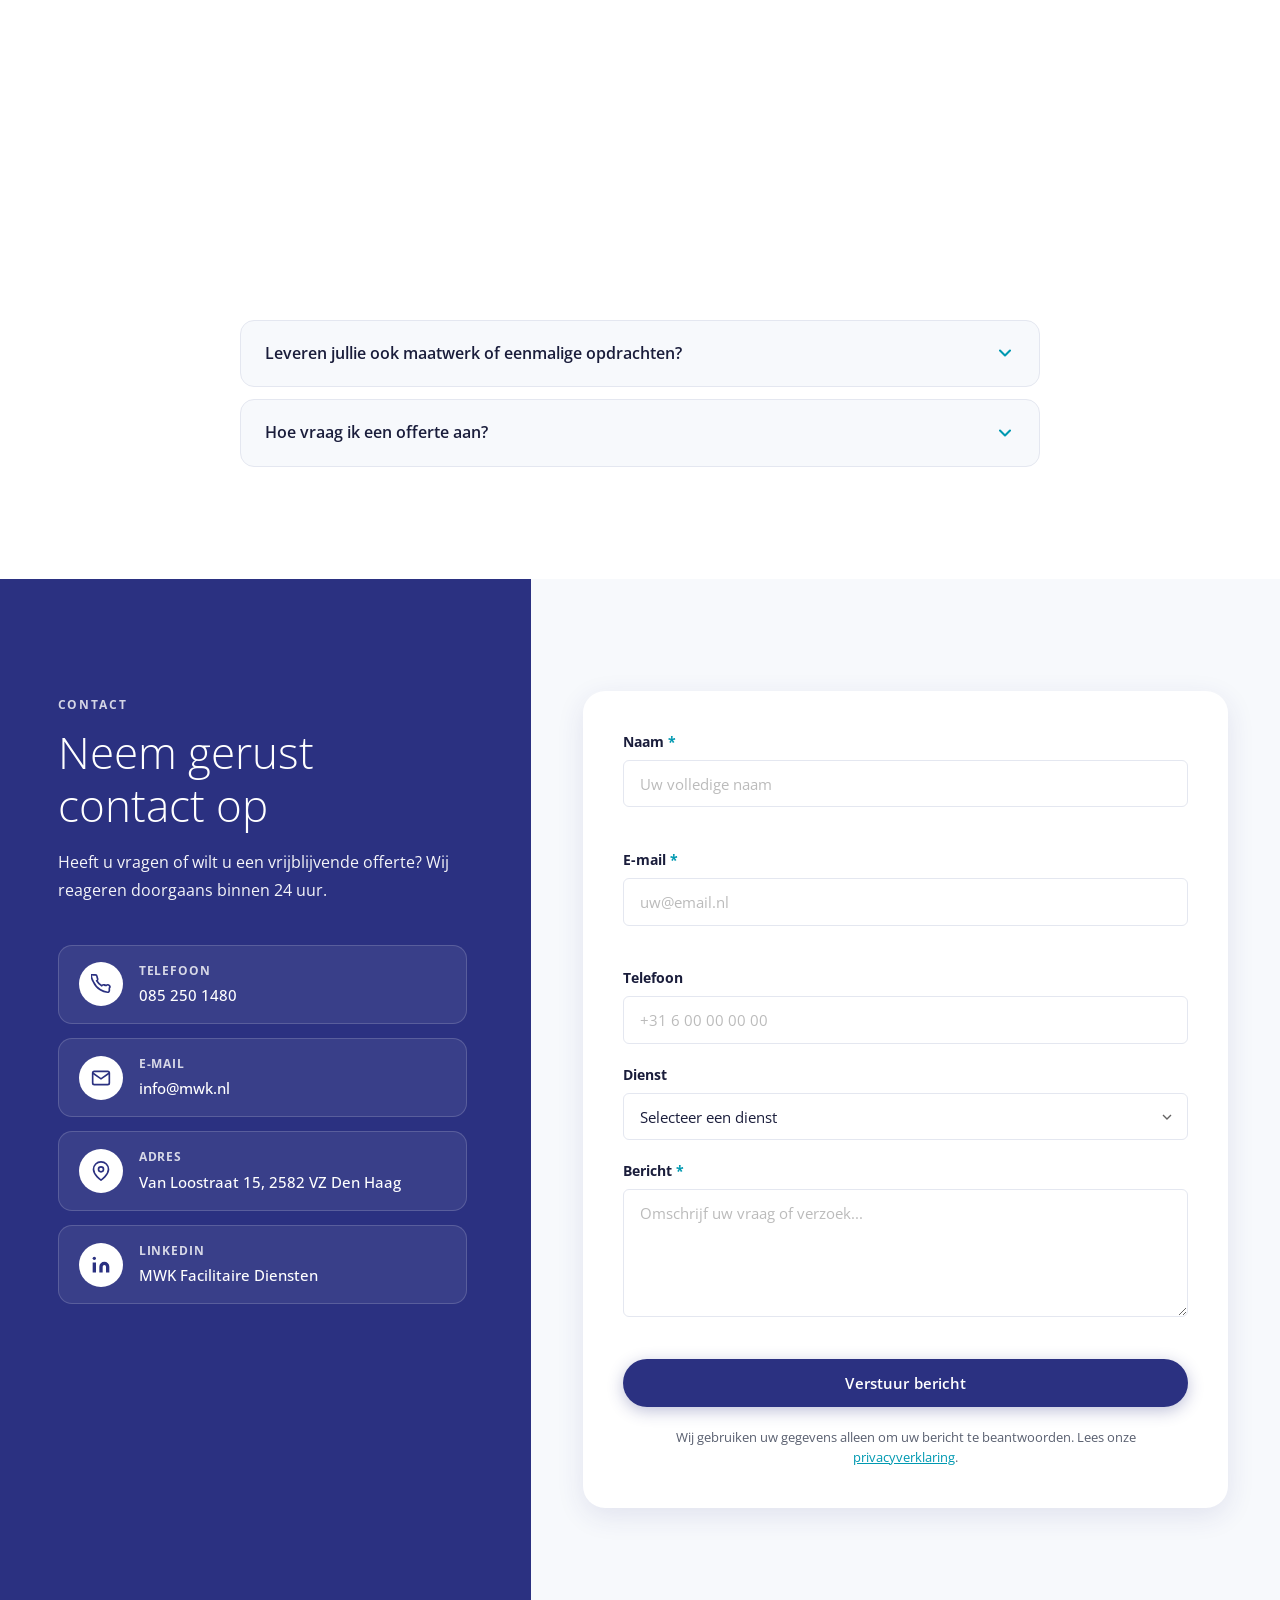
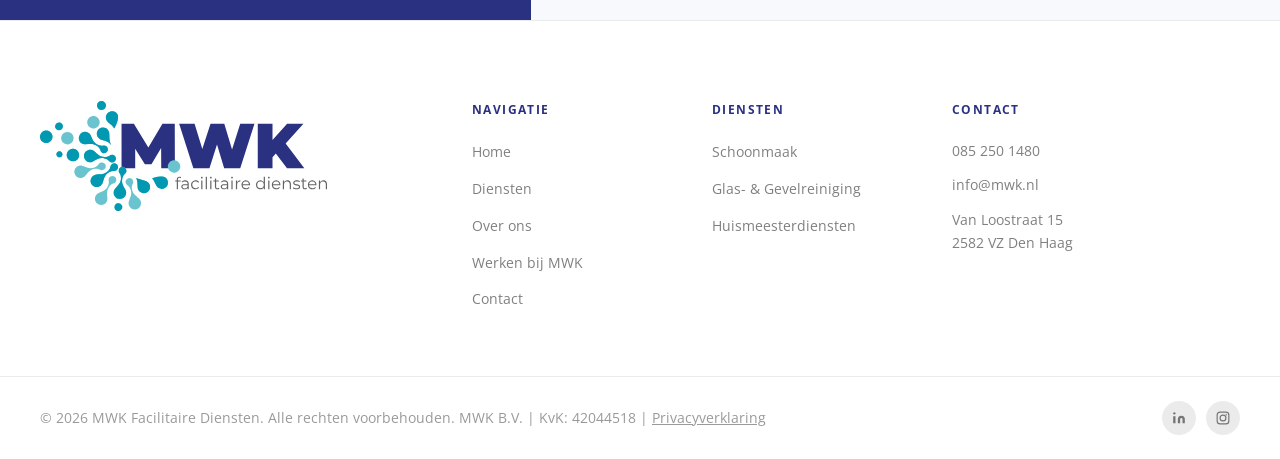
==== commit 0220f2bc: "Mobiel: matglas-header, belknop, verbeterd menu en browserkleur - Zwevende header krijgt matglas-eff" ====
--- a/index.html
+++ b/index.html
@@ -3,6 +3,7 @@
 <head>
   <meta charset="UTF-8" />
   <meta name="viewport" content="width=device-width, initial-scale=1.0" />
+  <meta name="theme-color" content="#2b3181" />
   <meta name="description" content="MWK Facilitaire Diensten is een professioneel schoonmaakbedrijf uit Den Haag met een landelijk bereik. Specialist in de periodieke schoonmaak van appartementencomplexen en trappenhuizen. Ook voor schoonmaak, glas- en gevelreiniging en huismeesterdiensten." />
   <meta name="keywords" content="schoonmaakbedrijf, facilitaire diensten, schoonmaak, gevelreiniging, glasreiniging, huismeester, MWK, schoonmaakbedrijf Den Haag, schoonmaakbedrijf Randstad, facilitair bedrijf Den Haag" />
   <meta name="author" content="MWK Facilitaire Diensten" />
@@ -12,7 +13,10 @@
   <meta property="og:url" content="https://www.mwk.nl/" />
   <meta property="og:image" content="https://www.mwk.nl/images/auto%20MWK.jpg" />
   <link rel="canonical" href="https://www.mwk.nl/" />
-  <link rel="icon" href="images/favicon.png?v=3" type="image/png" />
+  <link rel="icon" href="/favicon.ico?v=5" sizes="48x48" />
+  <link rel="icon" href="images/favicon.png?v=5" type="image/png" sizes="480x480" />
+  <link rel="icon" href="images/favicon.svg?v=5" type="image/svg+xml" />
+  <link rel="apple-touch-icon" href="images/apple-touch-icon.png?v=5" />
   <title>Professioneel schoonmaakbedrijf | MWK Facilitaire Diensten - Meer schoon, Minder zorgen.</title>
   <link rel="stylesheet" href="css/style.css" />
   <script type="application/ld+json">
@@ -167,6 +171,9 @@
         </ul>
       </nav>
 
+      <a href="tel:+31852501480" class="header__call" aria-label="Bel MWK Facilitaire Diensten: 085 250 1480">
+        <svg viewBox="0 0 24 24" fill="none" stroke="currentColor" stroke-width="2" stroke-linecap="round" stroke-linejoin="round" aria-hidden="true"><path d="M22 16.92v3a2 2 0 0 1-2.18 2 19.79 19.79 0 0 1-8.63-3.07 19.5 19.5 0 0 1-6-6 19.79 19.79 0 0 1-3.07-8.67A2 2 0 0 1 4.11 2h3a2 2 0 0 1 2 1.72c.13.96.36 1.9.7 2.81a2 2 0 0 1-.45 2.11L8.09 9.91a16 16 0 0 0 6 6l1.27-1.27a2 2 0 0 1 2.11-.45c.91.34 1.85.57 2.81.7A2 2 0 0 1 22 16.92z"/></svg>
+      </a>
       <button class="hamburger" id="hamburger" aria-label="Menu openen" aria-expanded="false" aria-controls="nav">
         <span></span><span></span><span></span>
       </button>
--- a/css/style.css
+++ b/css/style.css
@@ -244,7 +244,8 @@
   transition: color var(--transition), background var(--transition);
 }
 .nav__link:hover,
-.nav__link.active {
+.nav__link.active,
+.nav__link--active {
   color: var(--clr-primary);
   background: rgba(43,49,129,.06);
 }
@@ -358,6 +359,9 @@
   .mega-menu { display: none; }
 }
 
+/* Belknop (alleen mobiel) */
+.header__call { display: none; }
+
 /* Hamburger */
 .hamburger {
   display: none;
@@ -781,7 +785,7 @@
   .service-card--huismeester { --card-img: url('../images/optimized/Huismeester_28.jpg');   --card-pos: center top; }
 
   .service-card {
-    border-radius: 28px;
+    border-radius: var(--radius-md);
     border: 1px solid rgba(43,49,129,.06);
     transition: transform .45s cubic-bezier(.2,.8,.2,1), box-shadow .45s ease;
   }
@@ -896,7 +900,7 @@
 
 /* Tablet: iets compacter */
 @media (max-width: 1100px) {
-  .service-card { border-radius: 24px; }
+  .service-card { border-radius: var(--radius-md); }
   .service-card--huismeester .service-card__header,
   .service-card--schoonmaak .service-card__header,
   .service-card--glas .service-card__header {
@@ -911,7 +915,7 @@
 
 /* Mobiel */
 @media (max-width: 560px) {
-  .service-card { border-radius: 20px; }
+  .service-card { border-radius: var(--radius-md); }
   .service-card:hover,
   .service-card:focus-within { transform: translateY(-4px); }
   .service-card--huismeester .service-card__header,
@@ -1555,10 +1559,92 @@
 }
 
 @media (max-width: 768px) {
-  :root { --header-h: 72px; }
+  /* --header-h = hoogte bovenaan de pagina; --header-float-h = zwevende balk */
+  :root { --header-h: 92px; --header-float-h: 72px; }
   .logo-svg { height: 55px; }
 
-  .hamburger { display: flex; }
+  /* Mobiele header (wit)
+     - bovenaan de pagina: ruime balk over de volle breedte
+     - na scrollen (.scrolled): compactere zwevende balk met ronde hoeken */
+  .header {
+    border: 1px solid transparent;
+    transition: top var(--transition), left var(--transition), right var(--transition),
+                height var(--transition), border-radius var(--transition),
+                background-color var(--transition),
+                border-color var(--transition), box-shadow var(--transition);
+  }
+  /* Matglas-laag: op een pseudo-element, zodat backdrop-filter het
+     vaste (position: fixed) menu in de header niet beïnvloedt */
+  .header::before {
+    content: '';
+    position: absolute;
+    inset: 0;
+    z-index: -1;
+    border-radius: inherit;
+    background: rgba(255,255,255,.72);
+    -webkit-backdrop-filter: blur(16px) saturate(170%);
+    backdrop-filter: blur(16px) saturate(170%);
+    opacity: 0;
+    transition: opacity var(--transition);
+    pointer-events: none;
+  }
+  @supports ((backdrop-filter: blur(1px)) or (-webkit-backdrop-filter: blur(1px))) {
+    .header.scrolled { background-color: transparent; }
+    .header.scrolled::before { opacity: 1; }
+  }
+
+  /* Belknop naast het menu */
+  .header__call {
+    display: flex;
+    align-items: center;
+    justify-content: center;
+    width: 44px; height: 44px;
+    margin-left: auto;
+    margin-right: -.75rem;
+    border-radius: 50%;
+    background: var(--clr-primary);
+    color: var(--clr-white);
+    box-shadow: 0 2px 10px rgba(43,49,129,.25);
+    transition: background var(--transition), transform var(--transition);
+  }
+  .header__call svg { width: 20px; height: 20px; }
+  .header__call:active { transform: scale(.94); background: var(--clr-primary-l); }
+
+  /* Menu open: pagina erachter verduisteren en niet laten scrollen */
+  html.nav-open,
+  html.nav-open body { overflow: hidden; }
+  body::after {
+    content: '';
+    position: fixed;
+    inset: 0;
+    z-index: 99;
+    background: rgba(26,29,59,.35);
+    opacity: 0;
+    pointer-events: none;
+    transition: opacity var(--transition);
+  }
+  html.nav-open body::after { opacity: 1; pointer-events: auto; }
+  /* Meer ruimte tussen logo/menuknop en de zijkanten */
+  .header__inner { width: calc(100% - 3.5rem); }
+
+  .header.scrolled {
+    top: 10px;
+    left: 12px;
+    right: 12px;
+    height: var(--header-float-h);
+    border-color: var(--clr-gray-md);
+    border-radius: var(--radius-lg);
+    box-shadow: 0 8px 28px rgba(43,49,129,.18);
+  }
+  .header.scrolled .header__inner { width: calc(100% - 2.5rem); }
+
+  .hamburger {
+    display: flex;
+    align-items: center;
+    justify-content: center;
+    width: 44px; height: 44px;
+    padding: 0;
+  }
 
   .nav {
     position: fixed;
@@ -1567,6 +1653,8 @@
     background: var(--clr-white);
     border-bottom: 1px solid var(--clr-gray-md);
     box-shadow: var(--shadow-md);
+    max-height: calc(100svh - var(--header-h));
+    overflow-y: auto;
     padding: 1rem 1.25rem 1.5rem;
     transform: translateY(-10px);
     opacity: 0;
@@ -1574,6 +1662,16 @@
     transition: opacity var(--transition), transform var(--transition);
   }
   .nav.open { transform: none; opacity: 1; pointer-events: auto; }
+
+  /* Menu als los kaartje onder de zwevende balk */
+  .header.scrolled .nav {
+    top: calc(var(--header-float-h) + 18px);
+    left: 12px; right: 12px;
+    border-bottom: 0;
+    border-radius: var(--radius-lg);
+    box-shadow: 0 14px 32px rgba(43,49,129,.18);
+    max-height: calc(100svh - var(--header-float-h) - 40px);
+  }
 
   .nav__list { flex-direction: column; align-items: stretch; gap: .25rem; }
   .nav__link { display: block; border-radius: var(--radius-sm); padding: .75rem 1rem; }
@@ -1792,7 +1890,7 @@
 .specialisme__visual { position: relative; }
 .specialisme__tag {
   position: absolute;
-  top: 1.5rem; right: -1.25rem;
+  top: 1.5rem; left: -1.25rem;
   z-index: 1;
   display: inline-flex;
   align-items: center;
@@ -1963,7 +2061,7 @@
   .specialisme__top { grid-template-columns: 1fr; gap: 3.5rem; margin-bottom: 3rem; }
   .specialisme__visual { max-width: 480px; width: calc(100% - 1.25rem); margin-inline: auto; }
   .specialisme__badge { left: -.75rem; bottom: 1.25rem; }
-  .specialisme__tag { right: -.75rem; }
+  .specialisme__tag { left: -.75rem; }
 }
 @media (max-width: 768px) {
   .specialisme { padding: 4rem 0; }
@@ -1981,6 +2079,6 @@
   .specialisme__pillar:hover .specialisme__pillar-icon { transform: none; }
 }
 @media (max-width: 480px) {
-  .specialisme .section-title { font-size: 1.45rem; }
-  .specialisme .section-title strong { -webkit-hyphens: auto; hyphens: auto; }
-}
+  .specialisme .section-title { font-size: clamp(1.1rem, 6vw, 1.45rem); }
+  .specialisme .section-title strong { -webkit-hyphens: manual; hyphens: manual; }
+}
